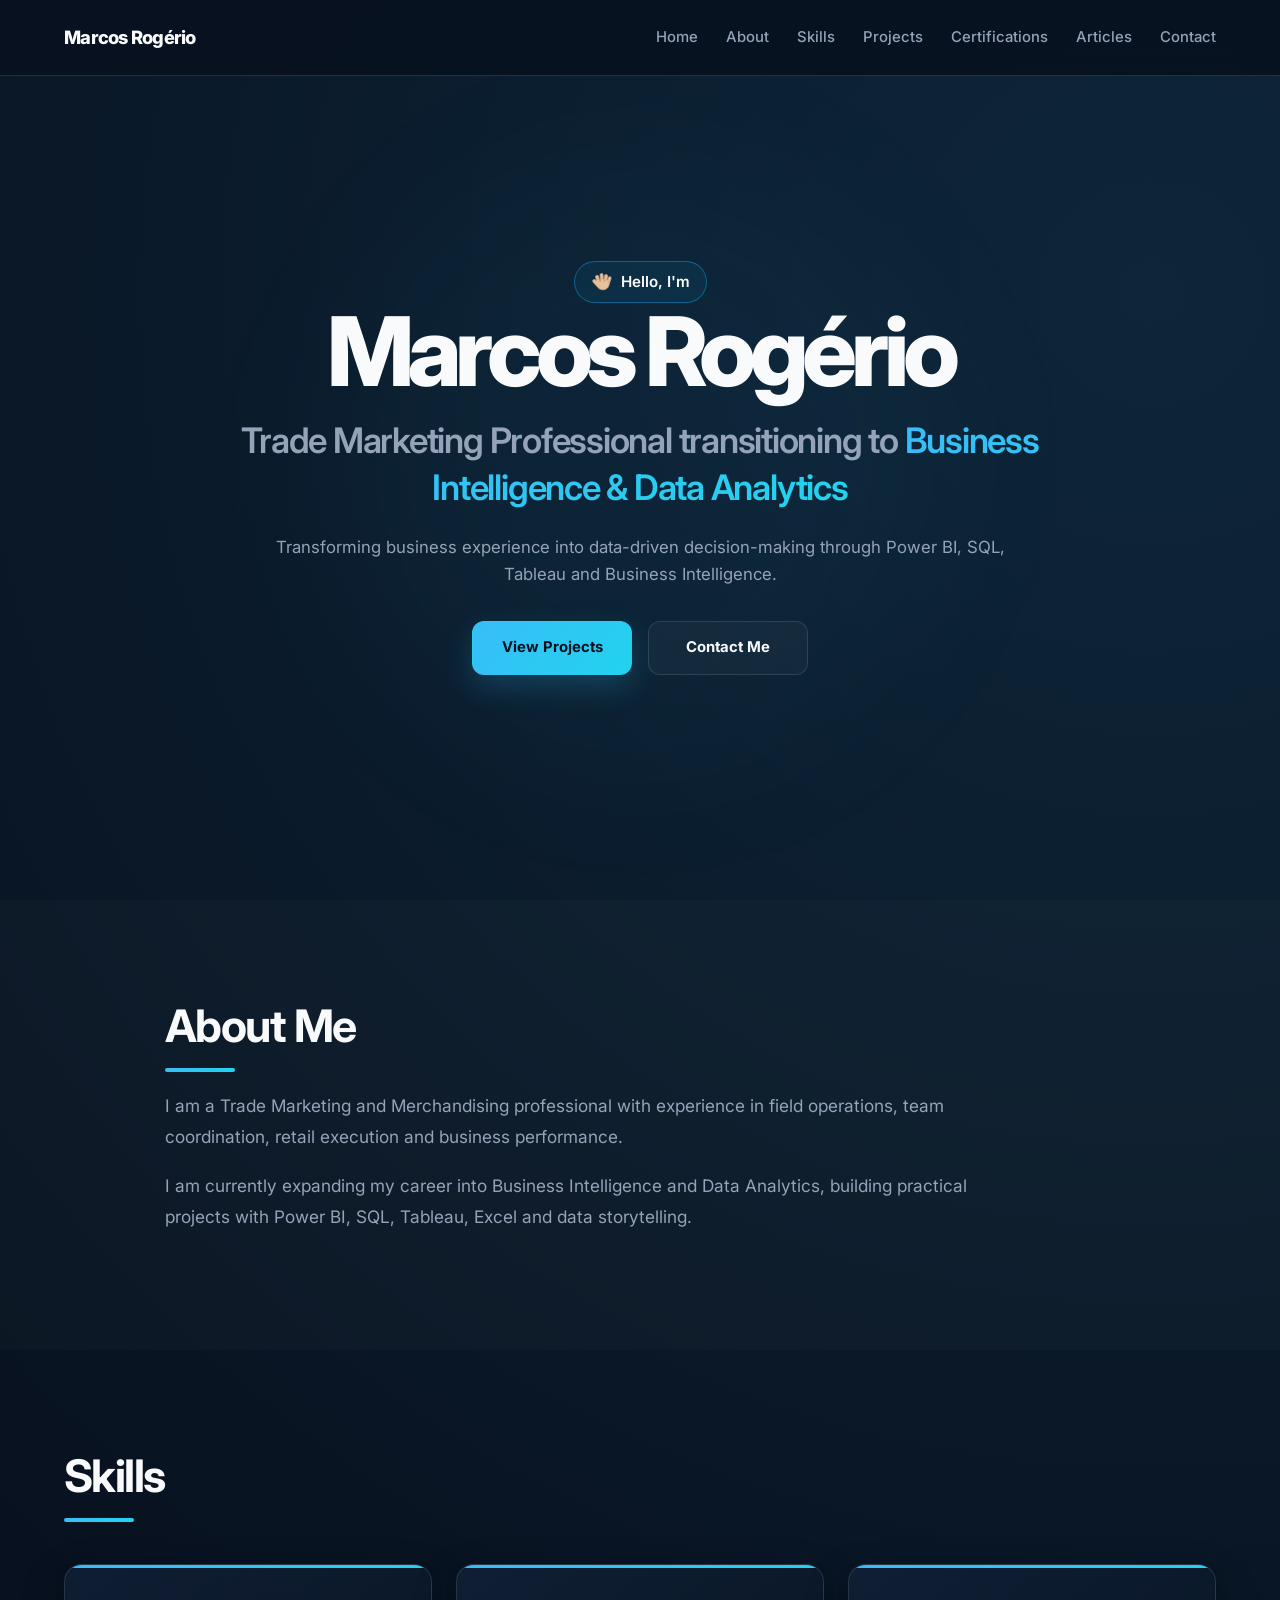
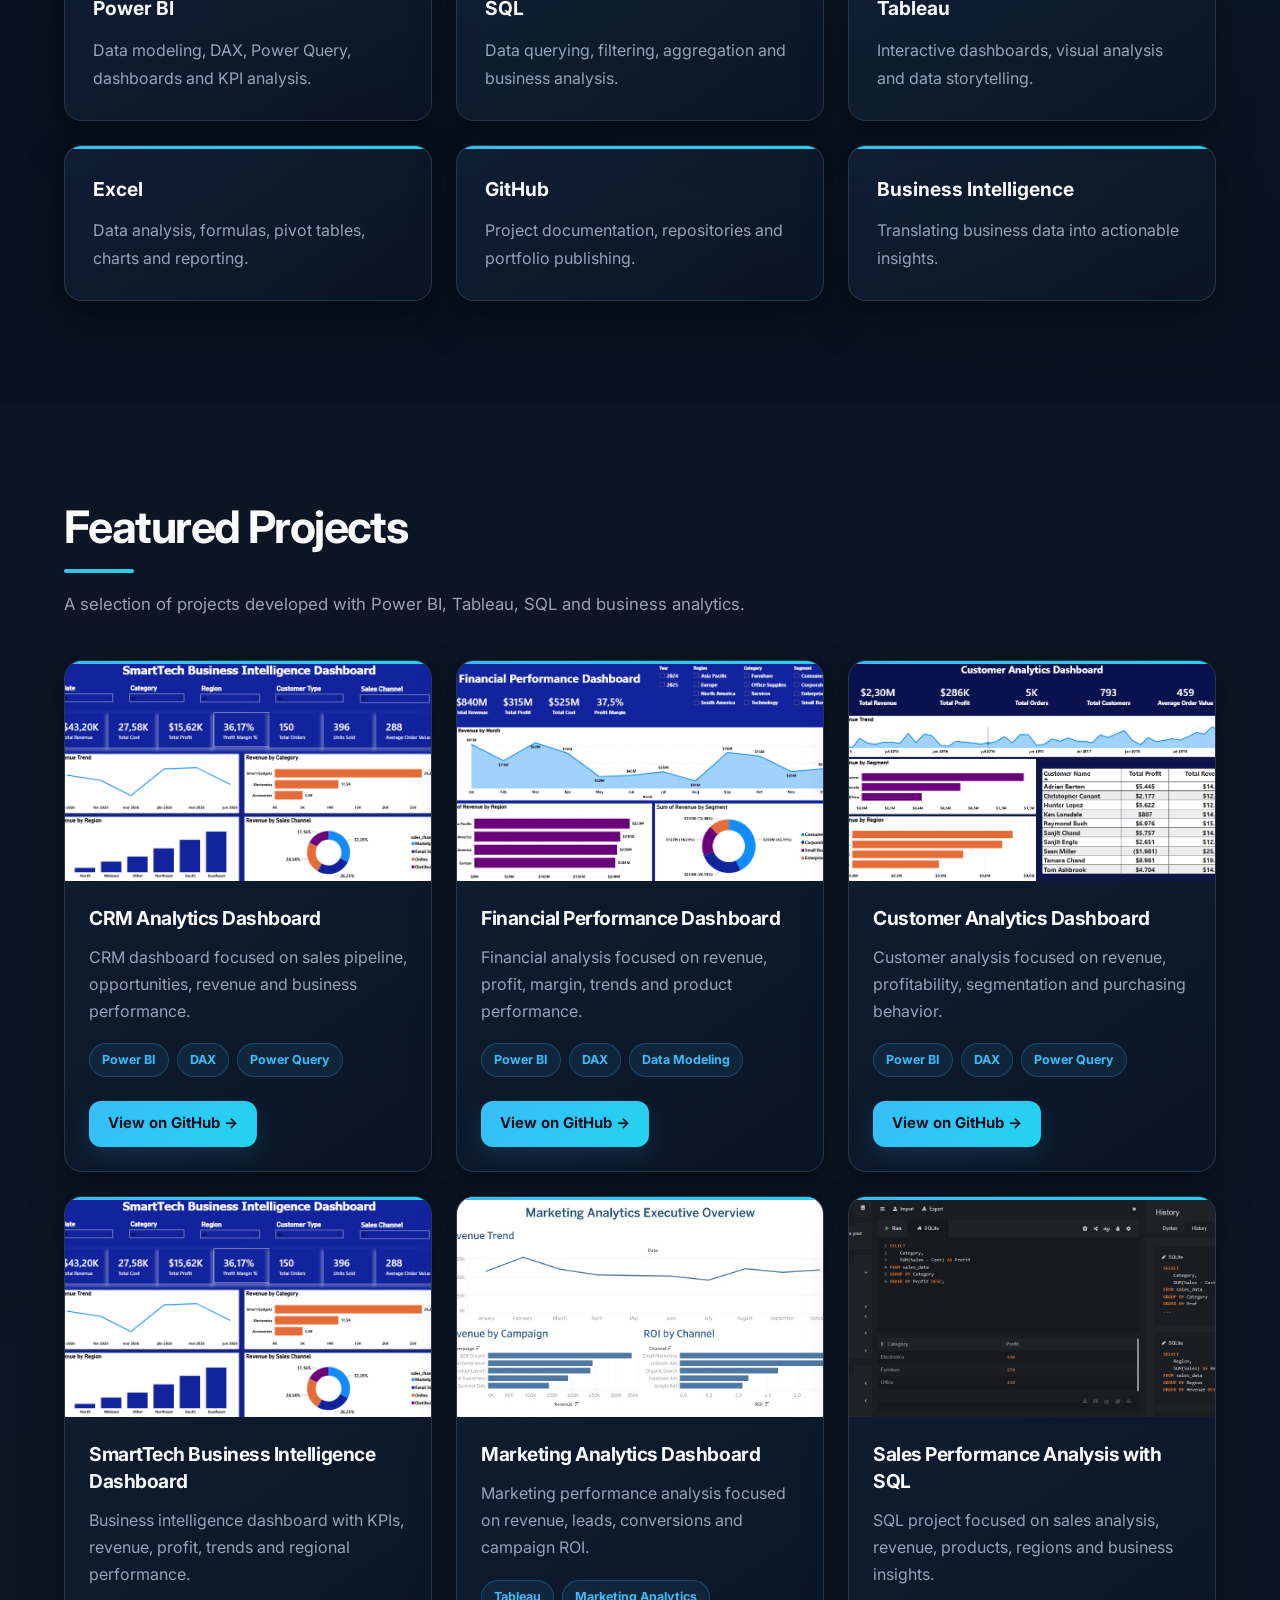
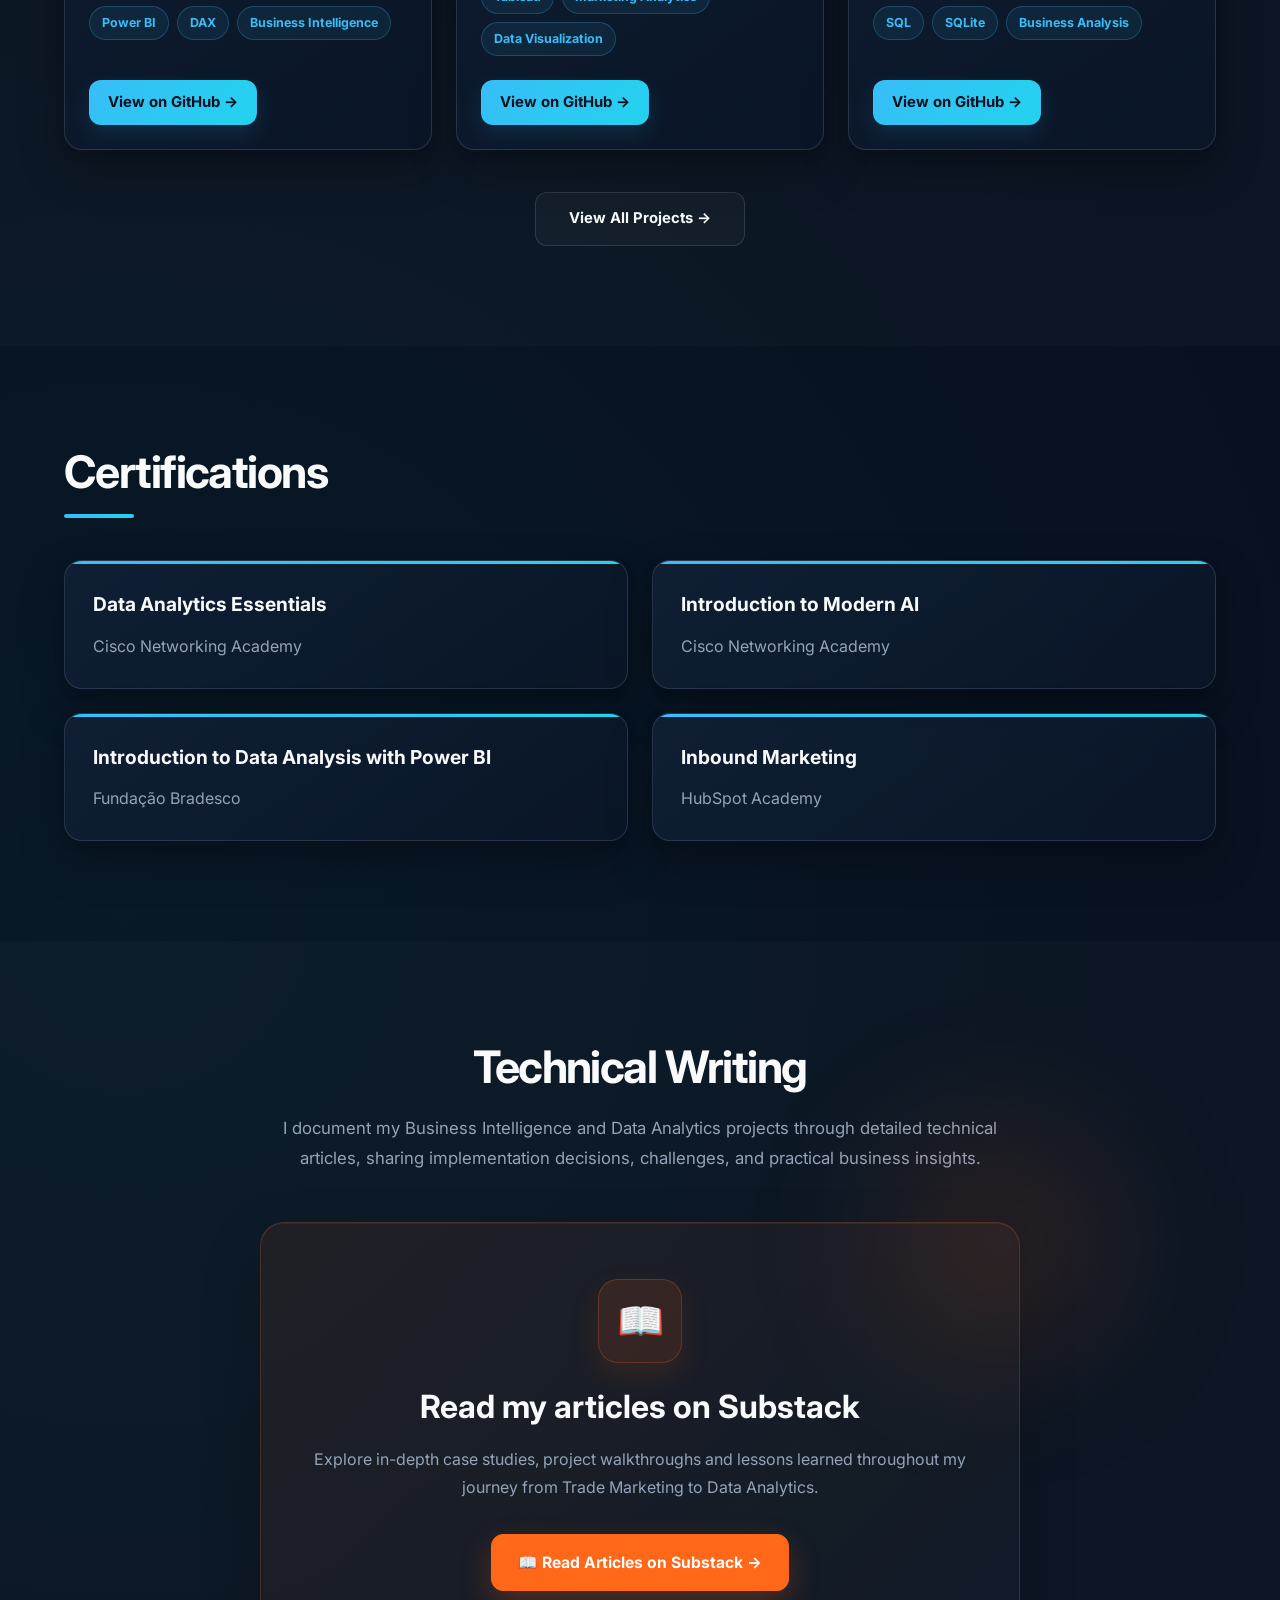
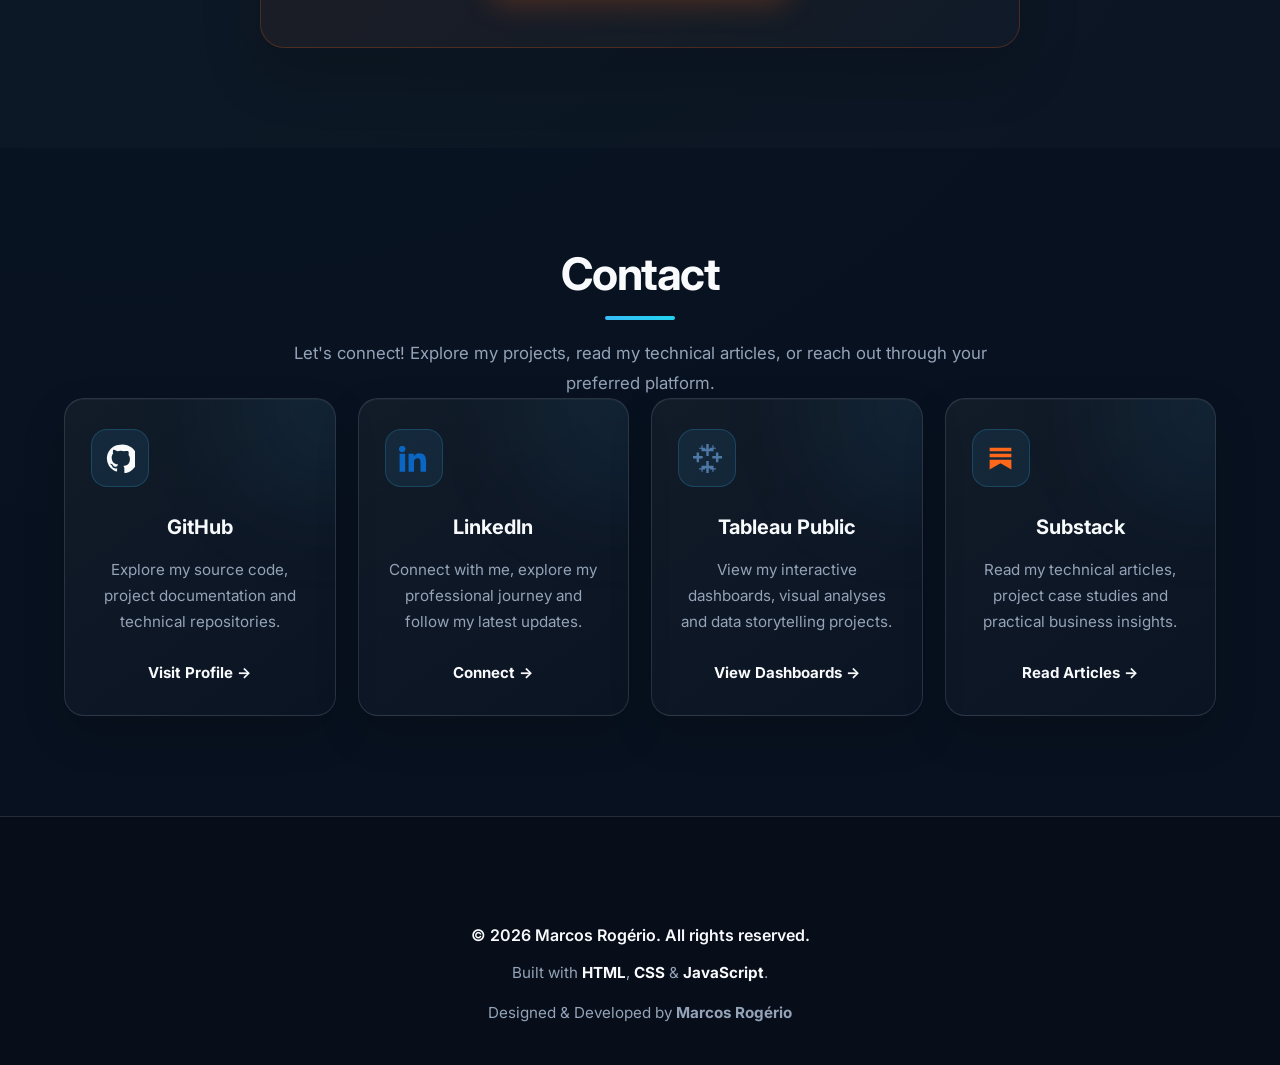
==== index.html @ d287474d "Finalize portfolio version 1.0" ====
<!doctype html>
<html lang="en">
  <head>
    <meta charset="UTF-8" />

    <meta name="viewport" content="width=device-width, initial-scale=1.0" />

    <meta
      name="description"
      content="Marcos Rogério's professional portfolio focused on Business Intelligence, Data Analytics, Power BI, SQL and Tableau."
    />

    <title>Marcos Rogério | Data Analytics</title>

    <link rel="stylesheet" href="assets/css/style.css" />
  </head>

  <body>
    <!-- Header -->
    <header class="header">
      <div class="container navbar">
        <a href="#home" class="logo"> Marcos Rogério </a>

        <nav class="nav-menu">
          <a href="#home">Home</a>
          <a href="#about">About</a>
          <a href="#skills">Skills</a>
          <a href="projects.html">Projects</a>
          <a href="#certifications">Certifications</a>
          <a href="#articles">Articles</a>
          <a href="#contact">Contact</a>
        </nav>
      </div>
    </header>

    <main>
      <!-- Hero Section -->
      <section id="home" class="section hero">
        <div class="container hero-content">
          <div class="hero-greeting">
            <span class="waving-hand" aria-hidden="true">
              <svg
                viewBox="0 0 64 64"
                xmlns="http://www.w3.org/2000/svg"
                role="img"
              >
                <g fill="#e6c19c" stroke="#c99d76" stroke-width="2">
                  <rect
                    x="27"
                    y="7"
                    width="9"
                    height="31"
                    rx="4.5"
                    transform="rotate(-4 31.5 22.5)"
                  />

                  <rect
                    x="38"
                    y="10"
                    width="9"
                    height="29"
                    rx="4.5"
                    transform="rotate(8 42.5 24.5)"
                  />

                  <rect
                    x="48"
                    y="16"
                    width="8"
                    height="25"
                    rx="4"
                    transform="rotate(18 52 28.5)"
                  />

                  <rect
                    x="16"
                    y="12"
                    width="9"
                    height="29"
                    rx="4.5"
                    transform="rotate(-16 20.5 26.5)"
                  />

                  <path
                    d="M17 29
             C13 25 9 23 6 26
             C3 29 6 33 10 37
             L20 48
             C25 54 35 57 43 53
             C51 49 54 42 52 34
             L49 27
             C47 23 42 24 41 28
             L40 32
             L36 24
             C34 20 29 21 28 25
             L27 32
             L23 25
             C21 21 16 23 16 27
             Z"
                  />
                </g>
              </svg>
            </span>

            <span>Hello, I'm</span>
          </div>

          <h1>Marcos Rogério</h1>

          <h2>
            Trade Marketing Professional transitioning to
            <span>Business Intelligence & Data Analytics</span>
          </h2>

          <p>
            Transforming business experience into data-driven decision-making
            through Power BI, SQL, Tableau and Business Intelligence.
          </p>

          <div class="hero-buttons">
            <a href="#projects" class="btn-primary"> View Projects </a>

            <a href="#contact" class="btn-secondary"> Contact Me </a>
          </div>
        </div>
      </section>

      <!-- About Section -->
      <section id="about" class="section">
        <div class="container">
          <h2>About Me</h2>

          <p>
            I am a Trade Marketing and Merchandising professional with
            experience in field operations, team coordination, retail execution
            and business performance.
          </p>

          <p>
            I am currently expanding my career into Business Intelligence and
            Data Analytics, building practical projects with Power BI, SQL,
            Tableau, Excel and data storytelling.
          </p>
        </div>
      </section>

      <!-- Skills Section -->
      <section id="skills" class="section">
        <div class="container">
          <h2>Skills</h2>

          <div class="skills-grid">
            <div class="skill-card">
              <h3>Power BI</h3>
              <p>
                Data modeling, DAX, Power Query, dashboards and KPI analysis.
              </p>
            </div>

            <div class="skill-card">
              <h3>SQL</h3>
              <p>
                Data querying, filtering, aggregation and business analysis.
              </p>
            </div>

            <div class="skill-card">
              <h3>Tableau</h3>
              <p>
                Interactive dashboards, visual analysis and data storytelling.
              </p>
            </div>

            <div class="skill-card">
              <h3>Excel</h3>
              <p>
                Data analysis, formulas, pivot tables, charts and reporting.
              </p>
            </div>

            <div class="skill-card">
              <h3>GitHub</h3>
              <p>
                Project documentation, repositories and portfolio publishing.
              </p>
            </div>

            <div class="skill-card">
              <h3>Business Intelligence</h3>
              <p>Translating business data into actionable insights.</p>
            </div>
          </div>
        </div>
      </section>

      <!-- Projects Section -->
      <section id="projects" class="section">
        <div class="container">
          <h2>Featured Projects</h2>

          <p>
            A selection of projects developed with Power BI, Tableau, SQL and
            business analytics.
          </p>

          <div class="projects-grid" id="featured-projects"></div>
          <div class="projects-page-link">
            <a href="projects.html" class="btn-secondary">
              View All Projects →
            </a>
          </div>
        </div>
      </section>

      <!-- Certifications Section -->
      <section id="certifications" class="section">
        <div class="container">
          <h2>Certifications</h2>

          <div class="certifications-grid">
            <article class="certification-card">
              <h3>Data Analytics Essentials</h3>
              <p>Cisco Networking Academy</p>
            </article>

            <article class="certification-card">
              <h3>Introduction to Modern AI</h3>
              <p>Cisco Networking Academy</p>
            </article>

            <article class="certification-card">
              <h3>Introduction to Data Analysis with Power BI</h3>
              <p>Fundação Bradesco</p>
            </article>

            <article class="certification-card">
              <h3>Inbound Marketing</h3>
              <p>HubSpot Academy</p>
            </article>
          </div>
        </div>
      </section>

      <!-- Articles Section -->
      <section id="articles" class="section">
        <div class="container">
          <h2>Technical Writing</h2>

          <p>
            I document my Business Intelligence and Data Analytics projects
            through detailed technical articles, sharing implementation
            decisions, challenges, and practical business insights.
          </p>

          <div class="technical-writing-card">
            <div class="technical-writing-icon">📖</div>

            <h3>Read my articles on Substack</h3>

            <p>
              Explore in-depth case studies, project walkthroughs and lessons
              learned throughout my journey from Trade Marketing to Data
              Analytics.
            </p>

            <a
              href="https://substack.com/@marcosrogerio1978"
              target="_blank"
              rel="noopener noreferrer"
              class="substack-button"
            >
              📖 Read Articles on Substack →
            </a>
          </div>
        </div>
      </section>

      <!-- Contact Section -->
      <section id="contact" class="section">
        <div class="container">
          <h2>Contact</h2>

          <p class="contact-intro">
            Let's connect! Explore my projects, read my technical articles, or
            reach out through your preferred platform.
          </p>

          <div class="contact-grid">
            <a
              href="https://github.com/marcosrdevbr"
              target="_blank"
              rel="noopener noreferrer"
              class="contact-card"
            >
              <div class="contact-icon github-icon" aria-hidden="true">
                <svg viewBox="0 0 24 24" role="img">
                  <path
                    fill="currentColor"
                    d="M12 .7a11.3 11.3 0 0 0-3.6 22c.6.1.8-.2.8-.5v-2.1c-3.3.7-4-1.4-4-1.4-.5-1.3-1.3-1.7-1.3-1.7-1.1-.7.1-.7.1-.7 1.2.1 1.8 1.2 1.8 1.2 1.1 1.8 2.8 1.3 3.5 1 .1-.8.4-1.3.8-1.6-2.6-.3-5.4-1.3-5.4-5.8 0-1.3.5-2.3 1.2-3.2-.1-.3-.5-1.6.1-3.2 0 0 1-.3 3.3 1.2a11.4 11.4 0 0 1 6 0C17.5 5.7 18.5 6 18.5 6c.6 1.6.2 2.9.1 3.2.8.9 1.2 1.9 1.2 3.2 0 4.5-2.7 5.5-5.4 5.8.4.4.8 1.1.8 2.2v3.2c0 .3.2.6.8.5A11.3 11.3 0 0 0 12 .7Z"
                  />
                </svg>
              </div>

              <h3>GitHub</h3>

              <p>
                Explore my source code, project documentation and technical
                repositories.
              </p>

              <span>Visit Profile →</span>
            </a>

            <a
              href="https://www.linkedin.com/in/marcos-rog%C3%A9rio-017923302/"
              target="_blank"
              rel="noopener noreferrer"
              class="contact-card"
            >
              <div class="contact-icon linkedin-icon" aria-hidden="true">
                <svg viewBox="0 0 24 24" role="img">
                  <path
                    fill="currentColor"
                    d="M5.3 3.6A2.7 2.7 0 1 1 0 3.6a2.7 2.7 0 0 1 5.3 0ZM.5 8h4.6v15H.5V8Zm7.4 0h4.4v2.1h.1c.6-1.2 2.1-2.5 4.4-2.5 4.7 0 5.6 3.1 5.6 7.2V23h-4.6v-7.3c0-1.7 0-4-2.5-4s-2.9 1.9-2.9 3.9V23H7.9V8Z"
                  />
                </svg>
              </div>

              <h3>LinkedIn</h3>

              <p>
                Connect with me, explore my professional journey and follow my
                latest updates.
              </p>

              <span>Connect →</span>
            </a>

            <a
              href="https://public.tableau.com/app/profile/marcos.rogerio5761/vizzes"
              target="_blank"
              rel="noopener noreferrer"
              class="contact-card"
            >
              <div class="contact-icon tableau-icon" aria-hidden="true">
                <svg viewBox="0 0 24 24" role="img">
                  <path
                    fill="currentColor"
                    d="M11 0h2v4h3v2h-3v4h-2V6H8V4h3V0ZM3 7h2v3h3v2H5v3H3v-3H0v-2h3V7Zm16 0h2v3h3v2h-3v3h-2v-3h-3v-2h3V7ZM11 14h2v4h3v2h-3v4h-2v-4H8v-2h3v-4ZM7 1h1v2h2v1H8v2H7V4H5V3h2V1Zm9 0h1v2h2v1h-2v2h-1V4h-2V3h2V1ZM7 18h1v2h2v1H8v2H7v-2H5v-1h2v-2Zm9 0h1v2h2v1h-2v2h-1v-2h-2v-1h2v-2Z"
                  />
                </svg>
              </div>

              <h3>Tableau Public</h3>

              <p>
                View my interactive dashboards, visual analyses and data
                storytelling projects.
              </p>

              <span>View Dashboards →</span>
            </a>

            <a
              href="https://substack.com/@marcosrogerio1978"
              target="_blank"
              rel="noopener noreferrer"
              class="contact-card"
            >
              <div class="contact-icon substack-icon" aria-hidden="true">
                <svg viewBox="0 0 24 24" role="img">
                  <path
                    fill="currentColor"
                    d="M3 3h18v3H3V3Zm0 5h18v3H3V8Zm0 5h18v8l-9-5-9 5v-8Z"
                  />
                </svg>
              </div>

              <h3>Substack</h3>

              <p>
                Read my technical articles, project case studies and practical
                business insights.
              </p>

              <span>Read Articles →</span>
            </a>
          </div>
        </div>
      </section>
    </main>

    <!-- Footer -->
    <footer class="footer">
      <div class="container">
        <div class="footer-divider"></div>

        <p class="footer-copyright">
          © 2026 Marcos Rogério. All rights reserved.
        </p>

        <p class="footer-tech">
          Built with <strong>HTML</strong>, <strong>CSS</strong> &amp;
          <strong>JavaScript</strong>.
        </p>

        <p class="footer-author">
          Designed &amp; Developed by
          <span>Marcos Rogério</span>
        </p>
      </div>
    </footer>

    <script src="assets/js/projects.js"></script>
    <script src="assets/js/script.js"></script>
  </body>
</html>
---- assets/css/style.css ----
/* ==================================================
   GOOGLE FONT
================================================== */

@import url("https://fonts.googleapis.com/css2?family=Inter:wght@400;500;600;700;800&display=swap");

/* ==================================================
   VARIABLES
================================================== */

:root {
  --background: #08111f;
  --background-soft: #0b1728;
  --background-light: #0d1a2d;
  --card-background: #101f35;

  --primary: #38bdf8;
  --primary-dark: #0284c7;
  --secondary: #22d3ee;
  --substack: #ff6719;

  --text-primary: #f8fafc;
  --text-secondary: #94a3b8;
  --text-muted: #64748b;

  --border: rgba(148, 163, 184, 0.2);
  --border-highlight: rgba(56, 189, 248, 0.55);

  --shadow: 0 20px 45px rgba(0, 0, 0, 0.25), 0 4px 12px rgba(0, 0, 0, 0.12);

  --shadow-hover:
    0 28px 60px rgba(0, 0, 0, 0.34), 0 0 30px rgba(56, 189, 248, 0.08);

  --container-width: 1180px;
  --project-container-width: 1280px;
  --header-height: 76px;

  --radius-small: 8px;
  --radius-medium: 12px;
  --radius-large: 18px;
  --radius-extra-large: 24px;

  --transition-fast: 0.2s ease;
  --transition-normal: 0.3s ease;
  --transition-slow: 0.45s ease;
}

/* ==================================================
   RESET
================================================== */

* {
  margin: 0;
  padding: 0;
  box-sizing: border-box;
}

html {
  scroll-behavior: smooth;
  scroll-padding-top: var(--header-height);
}

body {
  min-height: 100vh;

  color: var(--text-primary);

  background:
    radial-gradient(
      circle at 90% 5%,
      rgba(56, 189, 248, 0.12),
      transparent 30%
    ),
    radial-gradient(
      circle at 10% 70%,
      rgba(34, 211, 238, 0.04),
      transparent 30%
    ),
    var(--background);

  font-family: "Inter", sans-serif;
  line-height: 1.6;

  overflow-x: hidden;
}

img {
  display: block;
  max-width: 100%;
}

a {
  color: inherit;
  text-decoration: none;
}

ul {
  list-style: none;
}

button,
input,
textarea {
  font: inherit;
}

button {
  border: 0;
}

::selection {
  color: #04111f;
  background: var(--primary);
}

/* ==================================================
   ACCESSIBILITY
================================================== */

a:focus-visible,
button:focus-visible {
  outline: 3px solid var(--primary);
  outline-offset: 4px;
}

/* ==================================================
   GENERAL
================================================== */

.container {
  width: min(90%, var(--container-width));
  margin: 0 auto;
}

.section {
  position: relative;
  padding: 100px 0;
}

.section:nth-of-type(even) {
  background: rgba(255, 255, 255, 0.015);
}

.section h2 {
  margin-bottom: 18px;

  font-size: clamp(2rem, 4vw, 2.8rem);
  letter-spacing: -0.035em;
  line-height: 1.2;
}

.section > .container > p {
  max-width: 760px;

  color: var(--text-secondary);

  font-size: 1.05rem;
}

.section h2::after {
  display: block;

  width: 70px;
  height: 4px;

  margin-top: 14px;

  border-radius: 999px;

  background: linear-gradient(90deg, var(--primary), var(--secondary));

  content: "";
}

.hero h2::after,
.project-detail-section h2::after,
.project-information-card h2::after,
.project-next-step h2::after {
  display: none;
}

/* ==================================================
   HEADER
================================================== */

.header {
  position: fixed;
  z-index: 1000;
  top: 0;
  right: 0;
  left: 0;

  height: var(--header-height);

  border-bottom: 1px solid var(--border);

  background: rgba(8, 17, 31, 0.86);

  backdrop-filter: blur(18px);
  -webkit-backdrop-filter: blur(18px);

  transition:
    border-color var(--transition-normal),
    background var(--transition-normal);
}

.navbar {
  display: flex;
  align-items: center;
  justify-content: space-between;

  height: 100%;
}

.logo {
  font-size: 1.15rem;
  font-weight: 800;
  letter-spacing: -0.04em;

  transition:
    color var(--transition-normal),
    transform var(--transition-normal);
}

.logo:hover {
  color: var(--primary);
  transform: translateY(-1px);
}

.nav-menu {
  display: flex;
  align-items: center;
  gap: 28px;
}

.nav-menu a {
  position: relative;

  color: var(--text-secondary);

  font-size: 0.93rem;
  font-weight: 500;

  transition: color var(--transition-normal);
}

.nav-menu a:hover {
  color: var(--text-primary);
}

.nav-menu a::after {
  position: absolute;
  right: 0;
  bottom: -8px;
  left: 0;

  width: 0;
  height: 2px;

  margin: auto;

  border-radius: 999px;

  background: linear-gradient(90deg, var(--primary), var(--secondary));

  content: "";

  transition: width var(--transition-normal);
}

.nav-menu a:hover::after {
  width: 100%;
}

/* ==================================================
   HERO
================================================== */

.hero {
  display: flex;
  align-items: center;

  min-height: 100vh;

  padding-top: calc(var(--header-height) + 60px);
}

.hero::before {
  position: absolute;
  top: 18%;
  left: 50%;

  width: 600px;
  height: 600px;

  border-radius: 50%;

  background: rgba(56, 189, 248, 0.035);

  content: "";

  filter: blur(80px);
  pointer-events: none;
  transform: translateX(-50%);
}

.hero-content {
  position: relative;
  z-index: 1;

  max-width: 900px;

  text-align: center;

  animation: hero-entry 0.8s ease both;
}

.hero-tag {
  display: inline-flex;
  align-items: center;
  justify-content: center;

  margin-bottom: 22px;
  padding: 8px 16px;

  border: 1px solid rgba(56, 189, 248, 0.3);
  border-radius: 999px;

  color: var(--primary);
  background: rgba(56, 189, 248, 0.08);

  font-size: 0.95rem;
  font-weight: 600;

  box-shadow: inset 0 0 20px rgba(56, 189, 248, 0.03);
}

.hero h1 {
  margin-bottom: 18px;

  font-size: clamp(3rem, 8vw, 6rem);
  font-weight: 800;
  letter-spacing: -0.065em;
  line-height: 1;
}

.hero h2 {
  max-width: 900px;
  margin: 0 auto 22px;

  color: var(--text-secondary);

  font-size: clamp(1.35rem, 3vw, 2.2rem);
  font-weight: 600;
  line-height: 1.35;
}

.hero h2 span {
  color: var(--text-primary);

  background: linear-gradient(90deg, var(--primary), var(--secondary));
  background-clip: text;

  -webkit-background-clip: text;
  -webkit-text-fill-color: transparent;
}

.hero p {
  max-width: 720px;
  margin: 0 auto;

  color: var(--text-secondary);

  font-size: 1.08rem;
}

.hero-buttons {
  display: flex;
  justify-content: center;
  gap: 16px;

  margin-top: 34px;
}

/* ==================================================
   BUTTONS
================================================== */

.btn-primary,
.btn-secondary,
.project-button {
  display: inline-flex;
  align-items: center;
  justify-content: center;

  min-height: 44px;

  border-radius: var(--radius-medium);

  font-size: 0.93rem;
  font-weight: 700;

  transition:
    color var(--transition-normal),
    background var(--transition-normal),
    border-color var(--transition-normal),
    box-shadow var(--transition-normal),
    transform var(--transition-normal);
}

.btn-primary,
.btn-secondary {
  min-width: 160px;
  padding: 14px 24px;
}

.btn-primary {
  border: 1px solid transparent;

  color: #04111f;

  background: linear-gradient(135deg, var(--primary), var(--secondary));

  box-shadow: 0 12px 30px rgba(56, 189, 248, 0.2);
}

.btn-primary:hover {
  transform: translateY(-3px);

  box-shadow:
    0 18px 40px rgba(56, 189, 248, 0.3),
    0 0 18px rgba(56, 189, 248, 0.08);
}

.btn-secondary {
  border: 1px solid var(--border);

  color: var(--text-primary);

  background: rgba(255, 255, 255, 0.03);
}

.btn-secondary:hover {
  border-color: var(--primary);

  color: var(--primary);

  background: rgba(56, 189, 248, 0.05);

  transform: translateY(-3px);
}

/* ==================================================
   ABOUT
================================================== */

#about .container {
  max-width: 950px;
}

#about p {
  max-width: 850px;
  margin-bottom: 18px;

  color: var(--text-secondary);

  font-size: 1.08rem;
  line-height: 1.8;
}

/* ==================================================
   GRIDS
================================================== */

.skills-grid,
.projects-grid,
.certifications-grid,
.articles-grid {
  display: grid;
  gap: 24px;

  margin-top: 42px;
}

.skills-grid {
  grid-template-columns: repeat(3, minmax(0, 1fr));
}

.projects-grid {
  grid-template-columns: repeat(3, minmax(0, 1fr));
}

.certifications-grid,
.articles-grid {
  grid-template-columns: repeat(2, minmax(0, 1fr));
}

/* ==================================================
   STANDARD CARDS
================================================== */

.skill-card,
.certification-card,
.article-card {
  position: relative;
  overflow: hidden;

  padding: 28px;

  border: 1px solid var(--border);
  border-radius: var(--radius-large);

  background: linear-gradient(
    145deg,
    rgba(16, 31, 53, 0.95),
    rgba(10, 22, 39, 0.95)
  );

  box-shadow: var(--shadow);

  transition:
    border-color var(--transition-normal),
    box-shadow var(--transition-normal),
    transform var(--transition-normal);
}

.skill-card::before,
.certification-card::before,
.article-card::before {
  position: absolute;
  top: 0;
  left: 0;

  width: 100%;
  height: 3px;

  background: linear-gradient(90deg, var(--primary), var(--secondary));

  content: "";
}

.skill-card:hover,
.certification-card:hover,
.article-card:hover {
  border-color: var(--border-highlight);

  box-shadow: var(--shadow-hover);

  transform: translateY(-7px);
}

.skill-card h3,
.certification-card h3,
.article-card h3 {
  margin-bottom: 12px;

  font-size: 1.2rem;
}

.skill-card p,
.certification-card p,
.article-card p {
  color: var(--text-secondary);

  line-height: 1.75;
}

/* ==================================================
   PROJECT CARDS
================================================== */

.project-card {
  position: relative;
  display: flex;
  overflow: hidden;
  flex-direction: column;

  min-width: 0;

  border: 1px solid var(--border);
  border-radius: var(--radius-large);

  background: linear-gradient(
    145deg,
    rgba(16, 31, 53, 0.98),
    rgba(10, 22, 39, 0.98)
  );

  box-shadow: var(--shadow);

  transition:
    border-color var(--transition-normal),
    box-shadow var(--transition-normal),
    transform var(--transition-normal);
}

.project-card::before {
  position: absolute;
  z-index: 2;
  top: 0;
  left: 0;

  width: 100%;
  height: 3px;

  background: linear-gradient(90deg, var(--primary), var(--secondary));

  content: "";
}

.project-card:hover {
  border-color: var(--border-highlight);

  box-shadow: var(--shadow-hover);

  transform: translateY(-8px);
}

.project-card[role="link"] {
  cursor: pointer;
}

.project-card[role="link"]:focus-visible {
  outline: 3px solid var(--primary);
  outline-offset: 5px;
}

.project-image {
  width: 100%;
  height: 220px;

  object-fit: cover;

  transition:
    filter var(--transition-slow),
    transform var(--transition-slow);
}

.project-card:hover .project-image {
  filter: brightness(1.05);
  transform: scale(1.025);
}

.project-content {
  display: flex;
  flex: 1;
  flex-direction: column;

  padding: 24px;
}

.project-content h3 {
  margin-bottom: 12px;

  font-size: 1.2rem;
  letter-spacing: -0.025em;
  line-height: 1.4;
}

.project-content > p {
  color: var(--text-secondary);

  line-height: 1.7;
}

.project-technologies {
  display: flex;
  flex-wrap: wrap;
  gap: 8px;

  margin-top: 18px;
  margin-bottom: 20px;
}

.project-tag {
  display: inline-flex;
  align-items: center;

  margin: 0;
  padding: 6px 12px;

  border: 1px solid rgba(56, 189, 248, 0.25);
  border-radius: 999px;

  color: var(--primary);
  background: rgba(56, 189, 248, 0.08);

  font-size: 0.78rem;
  font-weight: 700;

  transition:
    background var(--transition-fast),
    border-color var(--transition-fast),
    transform var(--transition-fast);
}

.project-tag:hover {
  border-color: rgba(56, 189, 248, 0.55);

  background: rgba(56, 189, 248, 0.13);

  transform: translateY(-1px);
}

.project-links {
  display: flex;
  flex-wrap: wrap;
  gap: 10px;

  margin-top: auto;
  padding-top: 4px;
}

.project-button {
  padding: 10px 18px;

  border: 1px solid transparent;

  color: #08111f;

  background: linear-gradient(135deg, var(--primary), var(--secondary));

  box-shadow: 0 9px 22px rgba(56, 189, 248, 0.13);
}

.project-button:hover {
  color: #08111f;

  box-shadow: 0 13px 28px rgba(56, 189, 248, 0.23);

  transform: translateY(-2px);
}

.project-button-substack {
  color: #ffffff;

  background: var(--substack);

  box-shadow: 0 9px 22px rgba(255, 103, 25, 0.15);
}

.project-button-substack:hover {
  color: #ffffff;

  box-shadow: 0 13px 28px rgba(255, 103, 25, 0.25);
}

/* ==================================================
   PROJECTS PAGE
================================================== */

.projects-page-hero {
  padding-top: calc(var(--header-height) + 90px);
  padding-bottom: 60px;

  text-align: center;
}

.projects-page-hero .container {
  max-width: 850px;
}

.projects-page-hero h1 {
  margin-bottom: 18px;

  font-size: clamp(2.8rem, 7vw, 5rem);
  letter-spacing: -0.055em;
  line-height: 1.05;
}

.projects-page-hero p {
  margin: 0 auto;

  color: var(--text-secondary);

  font-size: 1.05rem;
  line-height: 1.8;
}

.project-filters {
  display: flex;
  flex-wrap: wrap;
  justify-content: center;
  gap: 12px;

  margin-bottom: 42px;
}

.filter-button {
  padding: 10px 20px;

  border: 1px solid var(--border);
  border-radius: 999px;

  color: var(--text-secondary);

  background: rgba(255, 255, 255, 0.03);

  cursor: pointer;

  font-weight: 700;

  transition:
    color var(--transition-normal),
    background var(--transition-normal),
    border-color var(--transition-normal),
    box-shadow var(--transition-normal),
    transform var(--transition-normal);
}

.filter-button:hover {
  border-color: var(--primary);

  color: var(--primary);

  background: rgba(56, 189, 248, 0.08);

  transform: translateY(-2px);
}

.filter-button.active {
  border-color: var(--primary);

  color: #08111f;

  background: linear-gradient(135deg, var(--primary), var(--secondary));

  box-shadow: 0 10px 25px rgba(56, 189, 248, 0.18);
}

/* ==================================================
   PROJECT DETAIL PAGE
================================================== */

.project-detail-page {
  padding-top: calc(var(--header-height) + 70px);
}

.project-detail-page .container {
  width: min(92%, var(--project-container-width));
}

.back-link {
  display: inline-flex;
  align-items: center;

  margin-bottom: 38px;

  color: var(--text-secondary);

  font-size: 0.95rem;
  font-weight: 600;

  transition:
    color var(--transition-normal),
    transform var(--transition-normal);
}

.back-link:hover {
  color: var(--primary);
  transform: translateX(-5px);
}

.project-detail-header {
  display: flex;
  justify-content: space-between;
  gap: 40px;

  max-width: 1180px;
  margin-bottom: 54px;
}

.project-detail-heading {
  max-width: 1100px;

  animation: content-entry 0.65s ease both;
}

.project-detail-heading h1 {
  max-width: 1150px;

  margin: 18px 0 20px;

  font-size: clamp(2.8rem, 6vw, 5.4rem);
  letter-spacing: -0.055em;
  line-height: 1.02;

  text-wrap: balance;
}

.project-detail-heading > p {
  max-width: 850px;

  color: var(--text-secondary);

  font-size: 1.12rem;
  line-height: 1.8;
}

.project-detail-actions {
  display: flex;
  flex-wrap: wrap;
  gap: 12px;

  margin-top: 30px;
}

.project-detail-showcase {
  position: relative;
  overflow: hidden;

  width: 100%;

  padding: 34px;

  border: 1px solid var(--border);
  border-radius: var(--radius-extra-large);

  background:
    radial-gradient(
      circle at top right,
      rgba(56, 189, 248, 0.14),
      transparent 38%
    ),
    linear-gradient(145deg, rgba(16, 31, 53, 0.98), rgba(8, 17, 31, 0.98));

  box-shadow: var(--shadow);

  animation: content-entry 0.75s 0.08s ease both;
}

.project-detail-showcase::before {
  position: absolute;
  top: 0;
  left: 0;

  width: 100%;
  height: 4px;

  background: linear-gradient(90deg, var(--primary), var(--secondary));

  content: "";
}

.project-detail-image {
  width: 100%;

  border-radius: var(--radius-medium);

  object-fit: contain;

  transition:
    filter var(--transition-slow),
    transform var(--transition-slow);
}

.project-detail-showcase:hover .project-detail-image {
  filter: brightness(1.03);
  transform: scale(1.008);
}

.project-detail-layout {
  display: grid;
  grid-template-columns: minmax(0, 1fr) 370px;
  align-items: start;
  gap: 36px;

  margin-top: 58px;
}

.project-detail-main {
  display: grid;
  gap: 30px;
}

.project-detail-section,
.project-information-card {
  padding: 36px;

  border: 1px solid var(--border);
  border-radius: 20px;

  background: linear-gradient(
    145deg,
    rgba(16, 31, 53, 0.96),
    rgba(10, 22, 39, 0.96)
  );

  box-shadow: var(--shadow);

  transition:
    border-color var(--transition-normal),
    box-shadow var(--transition-normal),
    transform var(--transition-normal);
}

.project-detail-section:hover,
.project-information-card:hover {
  border-color: rgba(56, 189, 248, 0.34);

  box-shadow: var(--shadow-hover);

  transform: translateY(-3px);
}

.project-detail-section h2,
.project-information-card h2 {
  margin: 8px 0 18px;

  font-size: clamp(1.55rem, 3vw, 2rem);
  letter-spacing: -0.025em;
  line-height: 1.2;
}

.project-detail-section p {
  margin-bottom: 16px;

  color: var(--text-secondary);

  font-size: 1rem;
  line-height: 1.8;
}

.project-section-label {
  display: inline-block;

  color: var(--primary);

  font-size: 0.75rem;
  font-weight: 800;
  letter-spacing: 0.12em;
  text-transform: uppercase;
}

.project-objectives {
  display: grid;
  gap: 14px;
}

.project-objectives li {
  position: relative;

  padding-left: 28px;

  color: var(--text-secondary);

  line-height: 1.7;
}

.project-objectives li::before {
  position: absolute;
  top: 2px;
  left: 0;

  color: var(--primary);

  content: "✓";

  font-size: 1rem;
  font-weight: 800;
}

.project-detail-technologies {
  margin-top: 24px;
  margin-bottom: 0;
}

.project-information-card {
  position: sticky;
  top: calc(var(--header-height) + 24px);
}

.project-information-list {
  display: grid;

  margin-top: 24px;
}

.project-information-item {
  display: flex;
  align-items: center;
  justify-content: space-between;
  gap: 18px;

  padding: 16px 0;

  border-bottom: 1px solid var(--border);
}

.project-information-item:first-child {
  border-top: 1px solid var(--border);
}

.project-information-item span {
  color: var(--text-secondary);

  font-size: 0.9rem;
}

.project-information-item strong {
  color: var(--text-primary);

  font-size: 0.92rem;
  text-align: right;
}

.project-information-link {
  color: var(--primary);

  font-size: 0.92rem;
  font-weight: 700;

  transition: color var(--transition-normal);
}

.project-information-link:hover {
  color: var(--secondary);
}

.project-sidebar-technologies {
  margin-top: 28px;
}

.project-sidebar-technologies > span {
  display: block;

  margin-bottom: 14px;

  color: var(--text-secondary);

  font-size: 0.85rem;
  font-weight: 700;
}

.project-sidebar-technologies .project-technologies {
  margin: 0;
}

.project-sidebar-actions {
  display: grid;
  gap: 10px;

  margin-top: 28px;
}

.project-sidebar-actions .project-button {
  width: 100%;

  text-align: center;
}

.project-next-step {
  display: flex;
  align-items: center;
  justify-content: space-between;
  gap: 30px;

  min-height: 230px;

  margin-top: 58px;
  padding: 48px;

  border: 1px solid rgba(56, 189, 248, 0.32);
  border-radius: 20px;

  background:
    radial-gradient(
      circle at top right,
      rgba(56, 189, 248, 0.2),
      transparent 44%
    ),
    linear-gradient(145deg, rgba(16, 31, 53, 0.98), rgba(8, 17, 31, 0.98));

  box-shadow: var(--shadow);
}

.project-next-step-content {
  max-width: 730px;
}

.project-next-step h2 {
  margin: 10px 0 14px;

  font-size: clamp(2rem, 5vw, 3.4rem);
  letter-spacing: -0.04em;
}

.project-next-step p {
  max-width: 650px;

  color: var(--text-secondary);

  font-size: 1.05rem;
  line-height: 1.7;
}

.project-next-step .btn-primary {
  flex-shrink: 0;
}

/* ==================================================
   PROJECT NOT FOUND
================================================== */

.project-not-found {
  max-width: 720px;

  margin: 90px auto;

  text-align: center;
}

.project-not-found h1 {
  margin: 20px 0;

  font-size: clamp(2.5rem, 7vw, 4.5rem);
}

.project-not-found p {
  margin-bottom: 30px;

  color: var(--text-secondary);
}

/* ==================================================
   CONTACT
================================================== */

#contact {
  text-align: center;
}

#contact h2::after {
  margin-right: auto;
  margin-left: auto;
}

#contact .container > p {
  margin: 0 auto;
}

.contact-links {
  display: flex;
  flex-wrap: wrap;
  justify-content: center;
  gap: 16px;

  margin-top: 34px;
}

.contact-links a {
  padding: 12px 22px;

  border: 1px solid var(--border);
  border-radius: var(--radius-medium);

  color: var(--text-secondary);

  background: rgba(255, 255, 255, 0.03);

  font-weight: 600;

  transition:
    color var(--transition-normal),
    background var(--transition-normal),
    border-color var(--transition-normal),
    box-shadow var(--transition-normal),
    transform var(--transition-normal);
}

.contact-links a:hover {
  border-color: var(--primary);

  color: var(--primary);

  background: rgba(56, 189, 248, 0.05);

  box-shadow: 0 12px 24px rgba(0, 0, 0, 0.16);

  transform: translateY(-3px);
}

/* ==================================================
   FOOTER
================================================== */

.footer {
  padding: 28px 0;

  border-top: 1px solid var(--border);

  color: var(--text-secondary);

  background: rgba(0, 0, 0, 0.15);

  text-align: center;
  font-size: 0.9rem;
}

/* ==================================================
   ANIMATIONS
================================================== */

@keyframes hero-entry {
  from {
    opacity: 0;
    transform: translateY(22px);
  }

  to {
    opacity: 1;
    transform: translateY(0);
  }
}

@keyframes content-entry {
  from {
    opacity: 0;
    transform: translateY(18px);
  }

  to {
    opacity: 1;
    transform: translateY(0);
  }
}

/* ==================================================
   SCROLLBAR
================================================== */

::-webkit-scrollbar {
  width: 10px;
}

::-webkit-scrollbar-track {
  background: var(--background);
}

::-webkit-scrollbar-thumb {
  border: 2px solid var(--background);
  border-radius: 999px;

  background: #24364e;
}

::-webkit-scrollbar-thumb:hover {
  background: var(--primary-dark);
}

/* ==================================================
   RESPONSIVE — TABLET
================================================== */

@media (max-width: 950px) {
  .nav-menu {
    gap: 16px;
  }

  .nav-menu a {
    font-size: 0.82rem;
  }

  .skills-grid,
  .projects-grid {
    grid-template-columns: repeat(2, minmax(0, 1fr));
  }

  .project-detail-layout {
    grid-template-columns: 1fr;
  }

  .project-information-card {
    position: static;
  }
}

/* ==================================================
   RESPONSIVE — MOBILE
================================================== */

@media (max-width: 760px) {
  :root {
    --header-height: 68px;
  }

  .section {
    padding: 78px 0;
  }

  .navbar {
    justify-content: center;
  }

  .logo {
    text-align: center;
  }

  .nav-menu {
    display: none;
  }

  .hero {
    min-height: auto;

    padding-top: 150px;
    padding-bottom: 100px;
  }

  .hero-buttons {
    flex-direction: column;
    align-items: center;
  }

  .btn-primary,
  .btn-secondary {
    width: min(100%, 320px);
  }

  .skills-grid,
  .projects-grid,
  .certifications-grid,
  .articles-grid {
    grid-template-columns: 1fr;
  }

  .projects-page-hero {
    padding-top: calc(var(--header-height) + 70px);
  }

  .project-detail-page {
    padding-top: calc(var(--header-height) + 50px);
  }

  .project-detail-heading h1 {
    font-size: 2.75rem;
  }

  .project-detail-showcase {
    padding: 14px;

    border-radius: var(--radius-large);
  }

  .project-detail-layout {
    margin-top: 38px;
  }

  .project-detail-section,
  .project-information-card {
    padding: 26px;
  }

  .project-detail-actions {
    flex-direction: column;
  }

  .project-detail-actions .project-button {
    width: 100%;
  }

  .project-next-step {
    align-items: stretch;
    flex-direction: column;

    min-height: auto;

    padding: 30px;
  }

  .project-next-step .btn-primary {
    width: 100%;
  }
}

/* ==================================================
   RESPONSIVE — SMALL MOBILE
================================================== */

@media (max-width: 480px) {
  .container,
  .project-detail-page .container {
    width: min(92%, var(--project-container-width));
  }

  .hero h1 {
    font-size: 3rem;
  }

  .hero h2 {
    font-size: 1.25rem;
  }

  .hero p {
    font-size: 1rem;
  }

  .skill-card,
  .certification-card,
  .article-card {
    padding: 22px;
  }

  .project-content {
    padding: 22px;
  }

  .project-image {
    height: 200px;
  }

  .project-filters {
    align-items: stretch;
    flex-direction: column;
  }

  .filter-button {
    width: 100%;
  }

  .project-detail-heading h1 {
    font-size: 2.2rem;
  }

  .project-detail-heading > p {
    font-size: 1rem;
  }

  .project-detail-section,
  .project-information-card {
    padding: 22px;
  }

  .project-information-item {
    align-items: flex-start;
    flex-direction: column;
    gap: 5px;
  }

  .project-information-item strong {
    text-align: left;
  }

  .project-next-step h2 {
    font-size: 2rem;
  }

  .contact-links {
    flex-direction: column;
  }

  .contact-links a {
    width: 100%;
  }
}
/* ==================================================
   VIEW ALL PROJECTS
================================================== */

.projects-page-link {
  display: flex;
  justify-content: center;

  margin-top: 42px;
}

.projects-page-link .btn-secondary {
  min-width: 210px;
}

@media (max-width: 480px) {
  .projects-page-link .btn-secondary {
    width: 100%;
  }
}

/* ==================================================
   REDUCED MOTION
================================================== */

@media (prefers-reduced-motion: reduce) {
  html {
    scroll-behavior: auto;
  }

  *,
  *::before,
  *::after {
    animation-duration: 0.01ms !important;
    animation-iteration-count: 1 !important;
    scroll-behavior: auto !important;
    transition-duration: 0.01ms !important;
  }
}
/* =========================================================
   TECHNICAL WRITING — SUBSTACK
========================================================= */

#articles {
  position: relative;
  overflow: hidden;
}

#articles .container > h2,
#articles .container > p {
  text-align: center;
}

#articles .container > p {
  max-width: 760px;
  margin: 0 auto 48px;
  color: var(--text-secondary);
  line-height: 1.8;
}

.technical-writing-card {
  position: relative;
  max-width: 900px;
  margin: 0 auto;
  padding: 56px 48px;
  text-align: center;

  background: linear-gradient(
    135deg,
    rgba(255, 103, 25, 0.08),
    rgba(255, 255, 255, 0.02)
  );

  border: 1px solid rgba(255, 103, 25, 0.22);
  border-radius: 24px;

  box-shadow:
    0 24px 60px rgba(0, 0, 0, 0.18),
    inset 0 1px 0 rgba(255, 255, 255, 0.05);

  transition:
    transform 0.35s ease,
    border-color 0.35s ease,
    box-shadow 0.35s ease;
}

.technical-writing-card::before {
  content: "";
  position: absolute;
  top: -100px;
  right: -100px;
  width: 240px;
  height: 240px;

  background: rgba(255, 103, 25, 0.12);
  filter: blur(70px);
  border-radius: 50%;

  pointer-events: none;
}

.technical-writing-card:hover {
  transform: translateY(-6px);
  border-color: rgba(255, 103, 25, 0.45);

  box-shadow:
    0 30px 75px rgba(0, 0, 0, 0.24),
    0 0 40px rgba(255, 103, 25, 0.08);
}

.technical-writing-icon {
  display: flex;
  align-items: center;
  justify-content: center;

  width: 72px;
  height: 72px;
  margin: 0 auto 24px;

  font-size: 32px;

  background: rgba(255, 103, 25, 0.12);
  border: 1px solid rgba(255, 103, 25, 0.24);
  border-radius: 20px;

  box-shadow: 0 12px 30px rgba(255, 103, 25, 0.12);
}

.technical-writing-card h3 {
  margin-bottom: 18px;

  font-size: clamp(1.5rem, 3vw, 2rem);
  line-height: 1.25;
}

.technical-writing-card > p {
  max-width: 680px;
  margin: 0 auto 32px;

  color: var(--text-secondary);
  line-height: 1.8;
}

.substack-button {
  display: inline-flex;
  align-items: center;
  justify-content: center;
  gap: 10px;

  padding: 15px 26px;

  color: #ffffff;
  background: #ff6719;

  border: 1px solid #ff6719;
  border-radius: 12px;

  font-size: 0.98rem;
  font-weight: 700;
  text-decoration: none;

  box-shadow: 0 12px 30px rgba(255, 103, 25, 0.25);

  transition:
    transform 0.25s ease,
    background-color 0.25s ease,
    border-color 0.25s ease,
    box-shadow 0.25s ease;
}

.substack-button:hover {
  color: #ffffff;
  background: #e9570f;
  border-color: #e9570f;

  transform: translateY(-3px);

  box-shadow:
    0 16px 36px rgba(255, 103, 25, 0.34),
    0 0 24px rgba(255, 103, 25, 0.12);
}

.substack-button:focus-visible {
  outline: 3px solid rgba(255, 103, 25, 0.35);
  outline-offset: 4px;
}

/* Responsive */

@media (max-width: 768px) {
  #articles .container > p {
    margin-bottom: 36px;
  }

  .technical-writing-card {
    padding: 42px 24px;
    border-radius: 20px;
  }

  .technical-writing-icon {
    width: 64px;
    height: 64px;
    font-size: 28px;
  }

  .substack-button {
    width: 100%;
    padding: 15px 18px;
  }
}

@media (max-width: 480px) {
  .technical-writing-card {
    padding: 36px 20px;
  }

  .technical-writing-card h3 {
    font-size: 1.4rem;
  }
}
.technical-writing-card {
  max-width: 760px;
}
.technical-writing-icon {
  width: 84px;
  height: 84px;
  font-size: 38px;
}
/* Remove the decorative line only from Technical Writing */
#articles h2::before,
#articles h2::after {
  display: none;
  content: none;
}
/* =========================================================
   HERO GREETING — WAVING HAND
========================================================= */

.hero-greeting {
  display: inline-flex;
  align-items: center;
  justify-content: center;
  gap: 8px;

  padding: 9px 16px;

  color: var(--accent);
  background: rgba(14, 165, 233, 0.08);

  border: 1px solid rgba(14, 165, 233, 0.45);
  border-radius: 999px;

  font-size: 0.95rem;
  font-weight: 600;
  line-height: 1;
}

.waving-hand {
  display: inline-flex;
  width: 22px;
  height: 22px;

  transform-origin: 70% 80%;
  animation: wave-hand 2.4s ease-in-out infinite;
}

.waving-hand svg {
  display: block;
  width: 100%;
  height: 100%;
}

@keyframes wave-hand {
  0%,
  60%,
  100% {
    transform: rotate(0deg);
  }

  10% {
    transform: rotate(16deg);
  }

  20% {
    transform: rotate(-10deg);
  }

  30% {
    transform: rotate(14deg);
  }

  40% {
    transform: rotate(-6deg);
  }

  50% {
    transform: rotate(8deg);
  }
}

@media (prefers-reduced-motion: reduce) {
  .waving-hand {
    animation: none;
  }
}
/* =========================================================
   CONTACT — PREMIUM PLATFORM CARDS
========================================================= */

#contact {
  position: relative;
}

#contact .container > h2,
.contact-intro {
  text-align: center;
}

.contact-intro {
  max-width: 1100;
  margin: 0 auto 46px;
  color: var(--text-secondary);
  line-height: 1.8;
}

.contact-grid {
  display: grid;
  grid-template-columns: repeat(4, minmax(0, 1fr));
  gap: 22px;
}

.contact-card {
  position: relative;
  display: flex;
  flex-direction: column;
  min-height: 290px;
  padding: 30px 26px;

  color: var(--text-primary);
  text-decoration: none;

  background: linear-gradient(
    145deg,
    rgba(255, 255, 255, 0.045),
    rgba(255, 255, 255, 0.015)
  );

  border: 1px solid rgba(148, 163, 184, 0.2);
  border-radius: 20px;

  box-shadow:
    0 18px 45px rgba(0, 0, 0, 0.14),
    inset 0 1px 0 rgba(255, 255, 255, 0.04);

  overflow: hidden;

  transition:
    transform 0.3s ease,
    border-color 0.3s ease,
    box-shadow 0.3s ease;
}

.contact-card::before {
  content: "";
  position: absolute;
  top: -80px;
  right: -80px;

  width: 180px;
  height: 180px;

  background: rgba(56, 189, 248, 0.08);
  border-radius: 50%;
  filter: blur(55px);

  pointer-events: none;
}

.contact-card:hover {
  transform: translateY(-7px);
  border-color: rgba(56, 189, 248, 0.45);

  box-shadow:
    0 26px 60px rgba(0, 0, 0, 0.22),
    0 0 32px rgba(56, 189, 248, 0.08);
}

.contact-icon {
  display: flex;
  align-items: center;
  justify-content: center;

  width: 58px;
  height: 58px;
  margin-bottom: 24px;

  border-radius: 16px;

  background: rgba(56, 189, 248, 0.09);
  border: 1px solid rgba(56, 189, 248, 0.2);

  transition:
    transform 0.3s ease,
    background-color 0.3s ease;
}

.contact-card:hover .contact-icon {
  transform: scale(1.08);
  background: rgba(56, 189, 248, 0.14);
}

.contact-icon svg {
  width: 29px;
  height: 29px;
}

.github-icon {
  color: #f8fafc;
}

.linkedin-icon {
  color: #0a66c2;
}

.tableau-icon {
  color: #4e79a7;
}

.substack-icon {
  color: #ff6719;
}

.contact-card h3 {
  margin-bottom: 14px;
  font-size: 1.25rem;
}

.contact-card p {
  margin-bottom: 26px;

  color: var(--text-secondary);
  font-size: 0.95rem;
  line-height: 1.7;
}

.contact-card span {
  margin-top: auto;

  color: var(--accent);
  font-size: 0.94rem;
  font-weight: 700;

  transition: transform 0.25s ease;
}

.contact-card:hover span {
  transform: translateX(4px);
}

/* Tablet */

@media (max-width: 1024px) {
  .contact-grid {
    grid-template-columns: repeat(2, minmax(0, 1fr));
  }
}

/* Mobile */

@media (max-width: 640px) {
  .contact-intro {
    margin-bottom: 34px;
  }

  .contact-grid {
    grid-template-columns: 1fr;
  }

  .contact-card {
    min-height: 250px;
    padding: 28px 24px;
  }
}
/* =========================================================
   FOOTER
========================================================= */

.footer {
  padding: 70px 0 40px;
  text-align: center;
}

.footer-divider {
  width: 120px;
  height: 2px;
  margin: 0 auto 34px;

  background: linear-gradient(90deg, transparent, var(--accent), transparent);

  opacity: 0.8;
}

.footer-copyright {
  margin-bottom: 12px;

  color: var(--text-primary);
  font-size: 1rem;
  font-weight: 600;
}

.footer-tech {
  margin-bottom: 16px;

  color: var(--text-secondary);
  font-size: 0.95rem;
}

.footer-tech strong {
  color: var(--text-primary);
}

.footer-author {
  color: var(--text-secondary);
  font-size: 0.95rem;
}

.footer-author span {
  color: var(--accent);
  font-weight: 700;
}
/* =========================================================
   CERTIFICATIONS
========================================================= */

.cert-provider {
  margin-bottom: 8px;

  color: var(--text-secondary);

  font-size: 1rem;
}

.cert-date {
  display: inline-block;

  font-size: 0.85rem;
  font-weight: 600;

  color: var(--accent);

  letter-spacing: 0.4px;

  text-transform: uppercase;
}
/* =========================================================
   CERTIFICATIONS
========================================================= */

.cert-provider {
  margin-bottom: 8px;

  color: var(--text-secondary);

  font-size: 1rem;
}

.cert-date {
  display: inline-block;

  font-size: 0.85rem;
  font-weight: 600;

  color: var(--accent);

  letter-spacing: 0.4px;

  text-transform: uppercase;
}
/* =========================================================
   CERTIFICATIONS
========================================================= */

.cert-provider {
  margin-bottom: 8px;

  color: var(--text-secondary);

  font-size: 1rem;
}

.cert-date {
  display: inline-block;

  font-size: 0.85rem;
  font-weight: 600;

  color: var(--accent);

  letter-spacing: 0.4px;

  text-transform: uppercase;
}
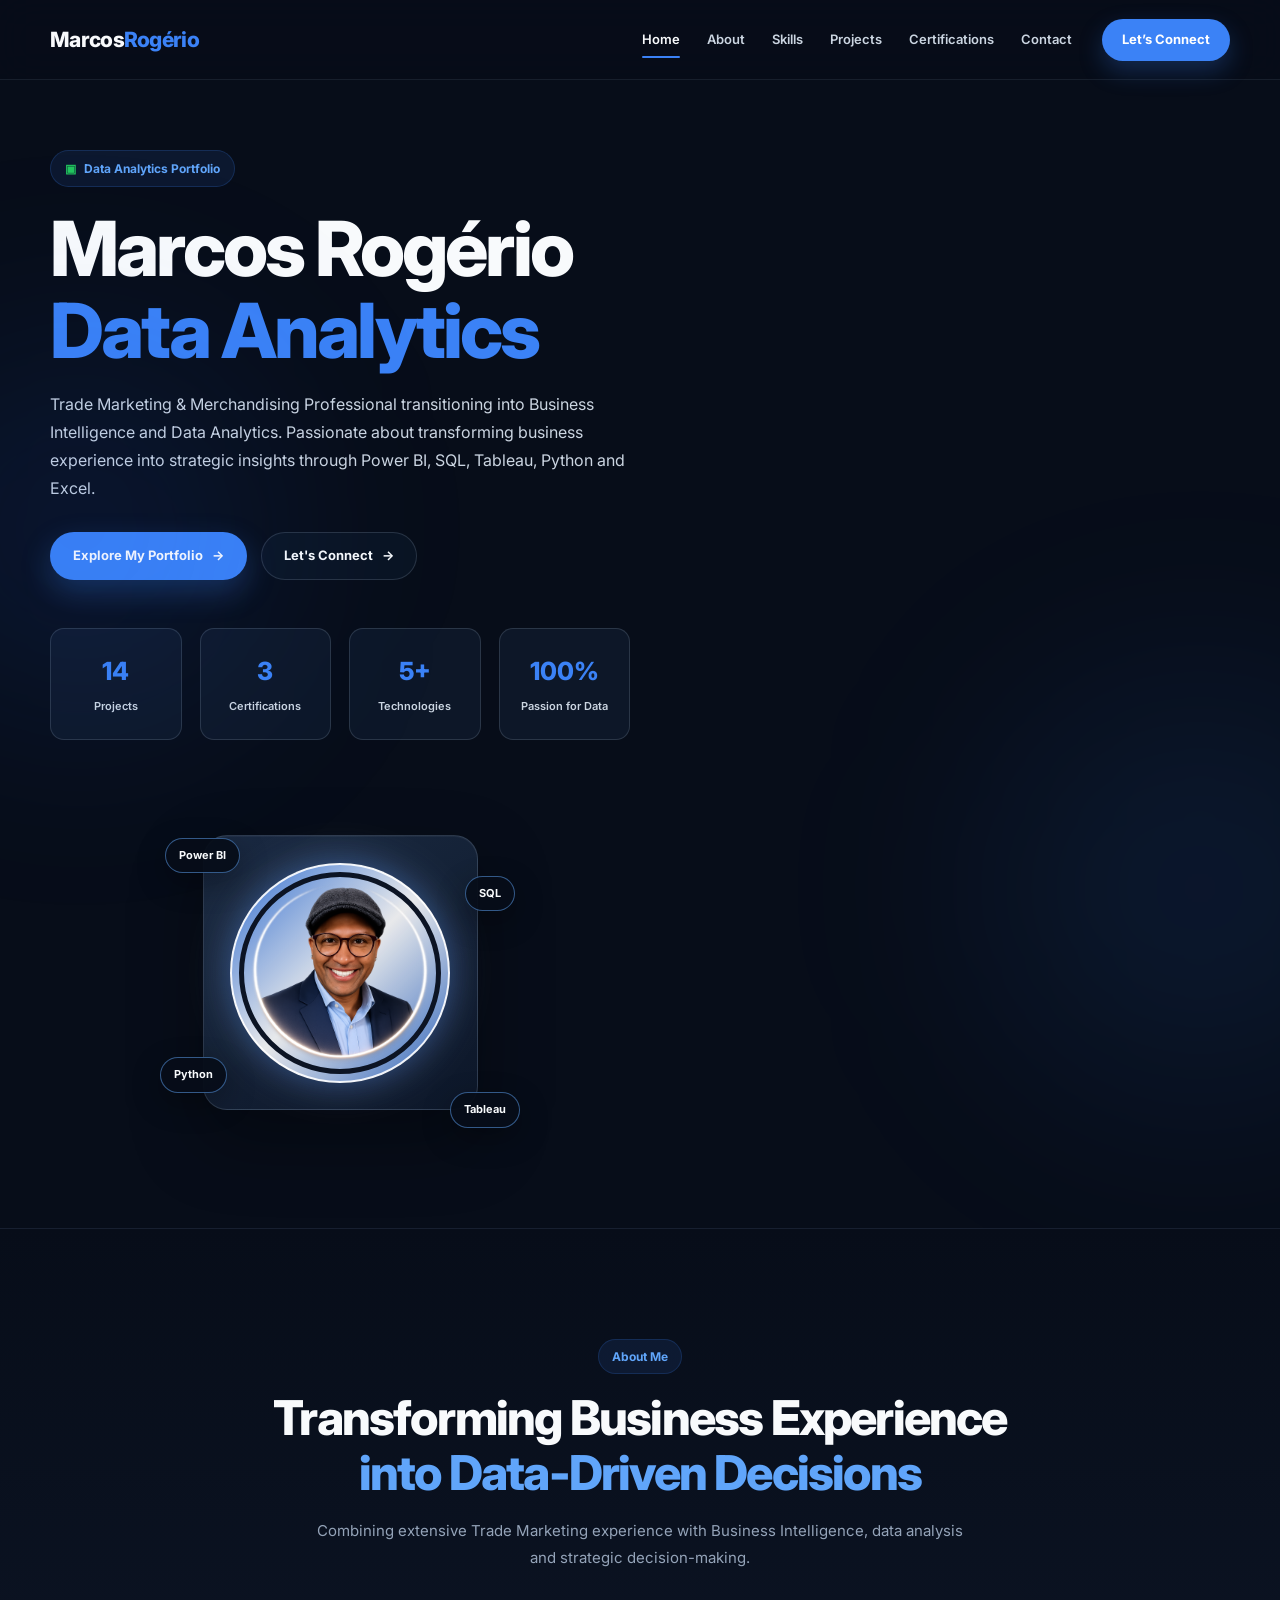
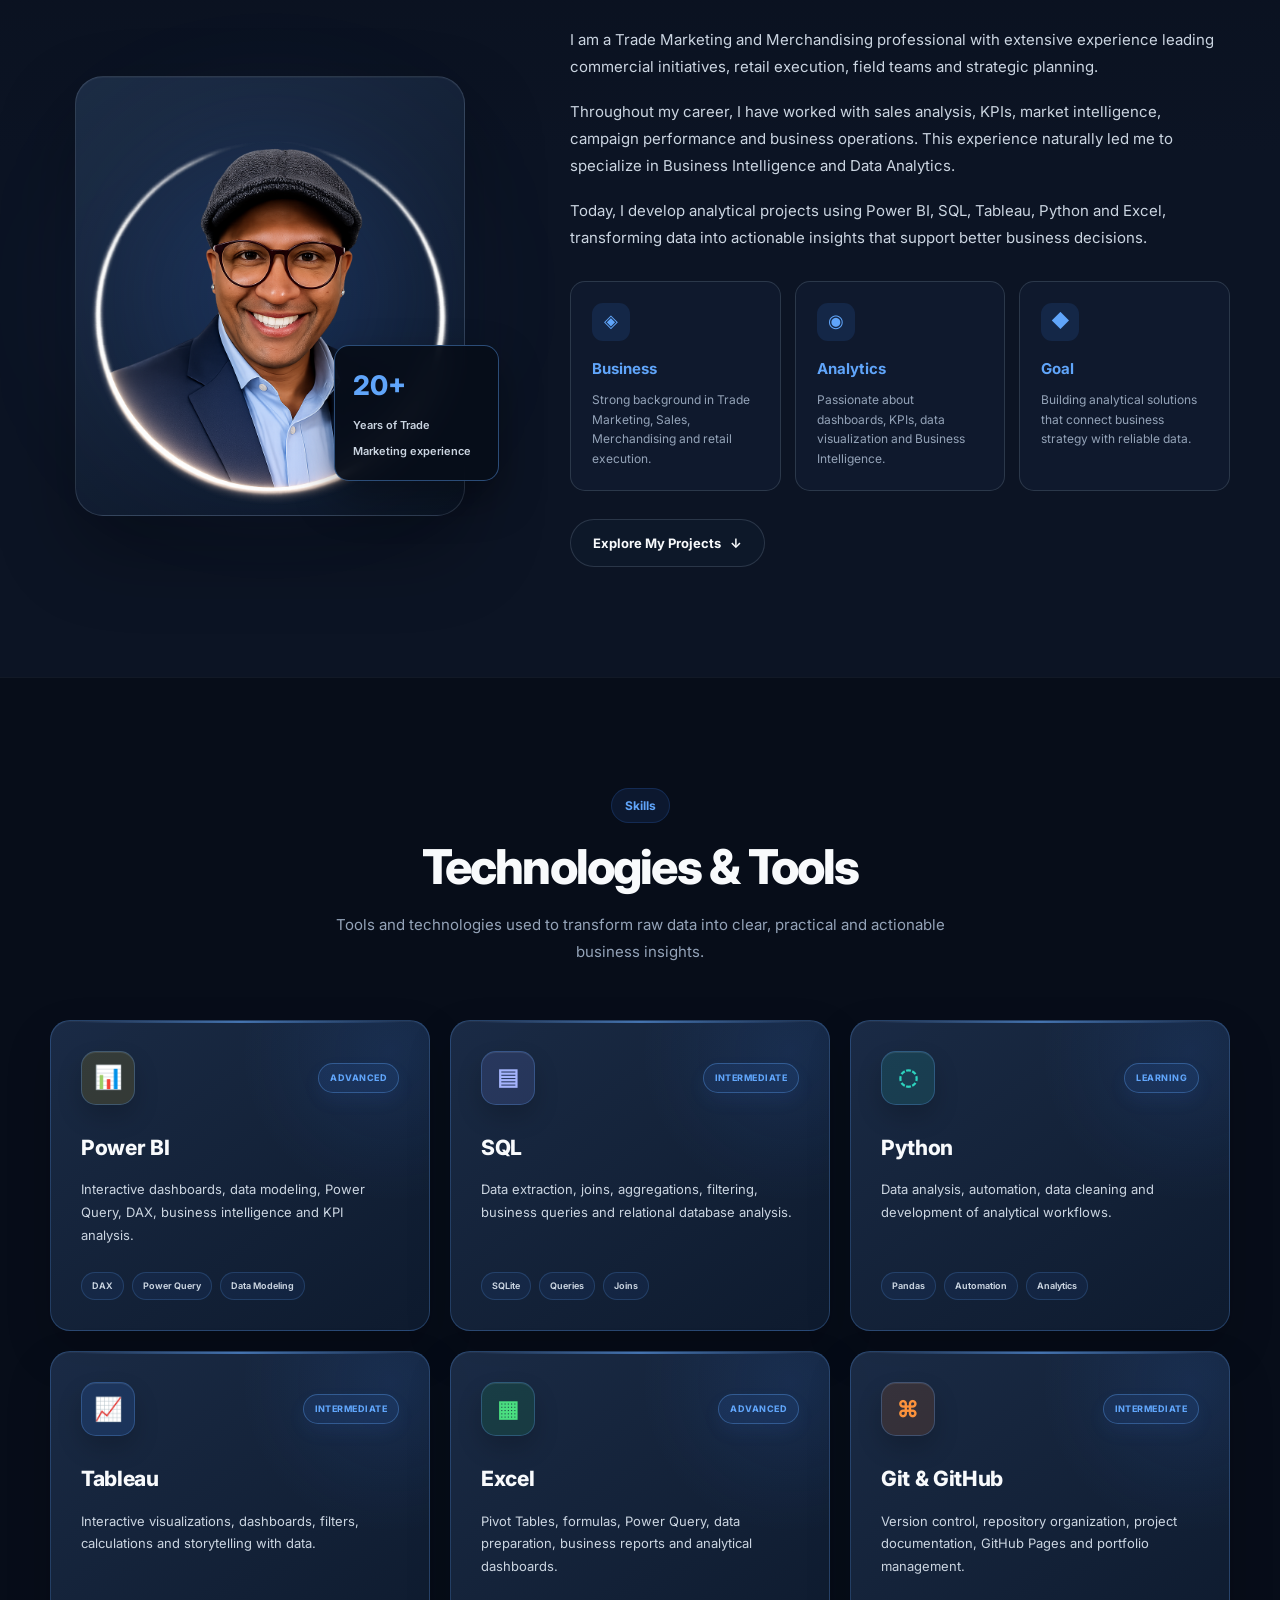
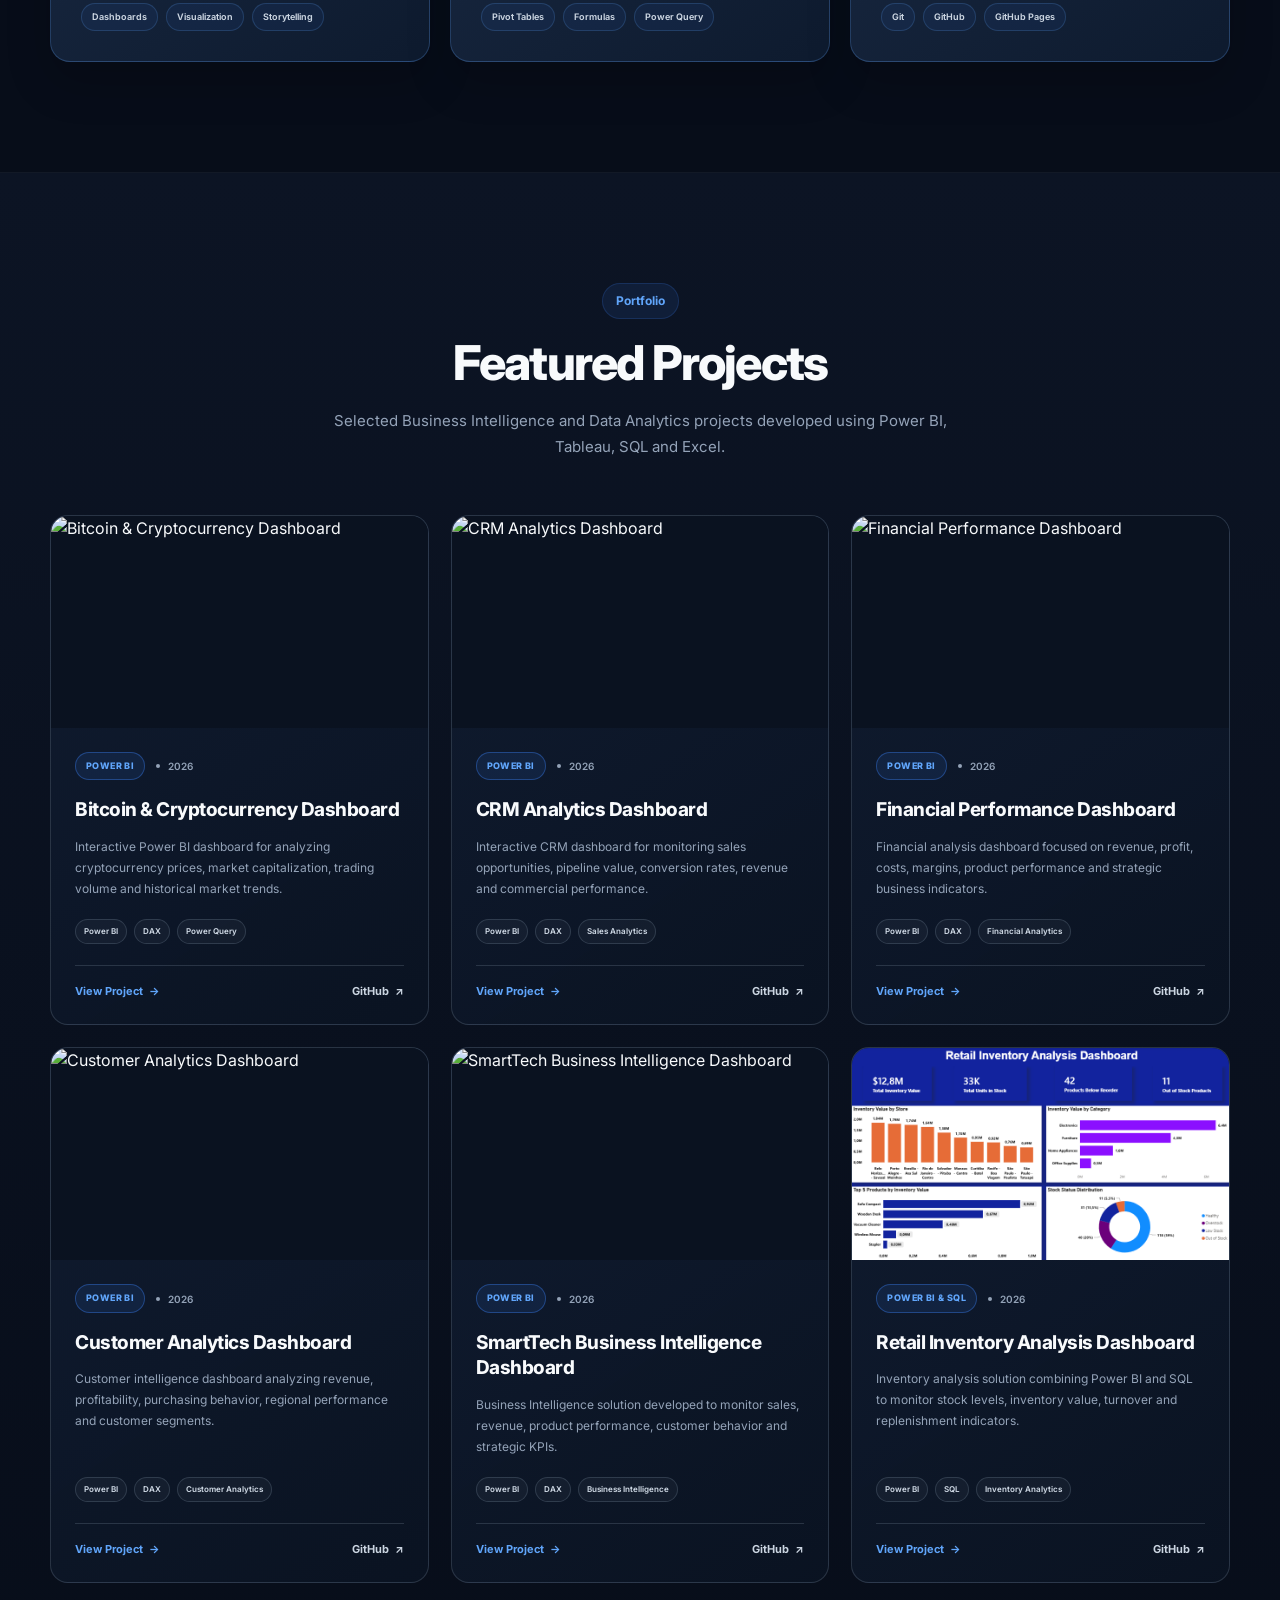
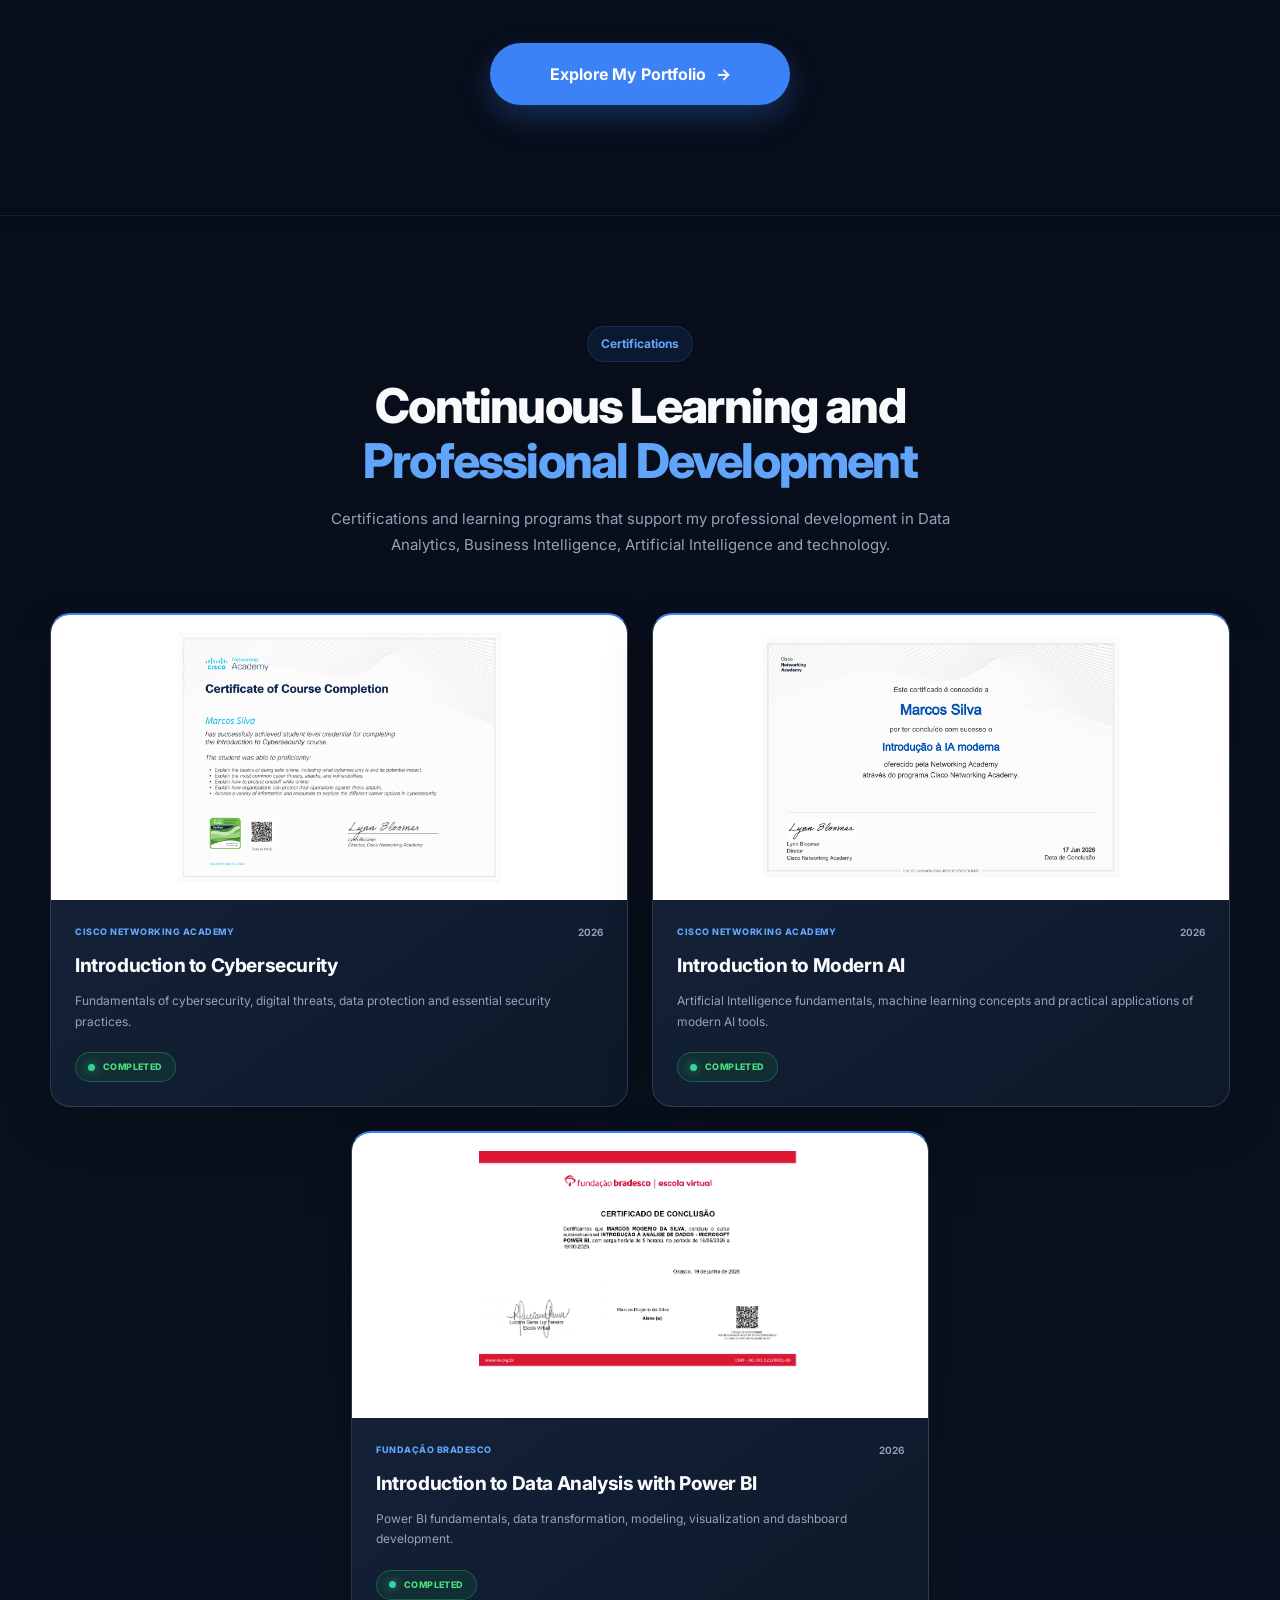
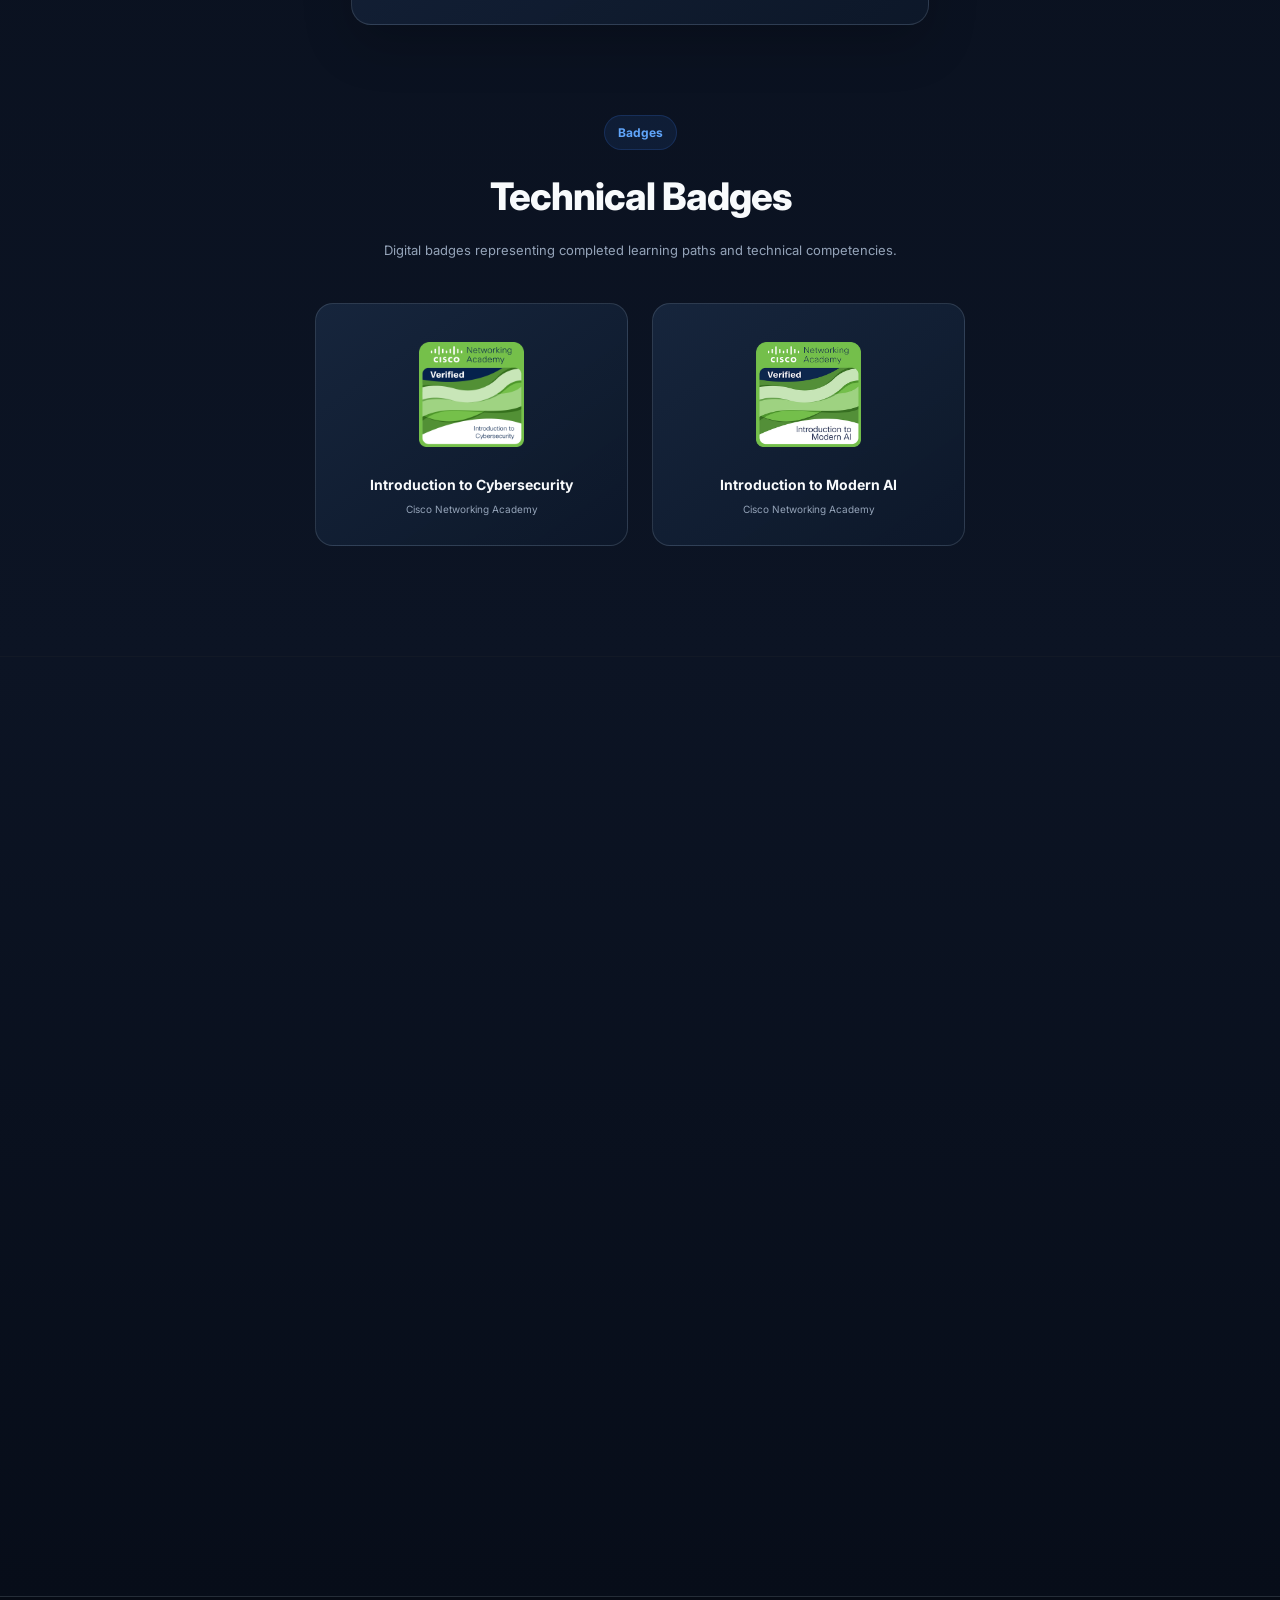
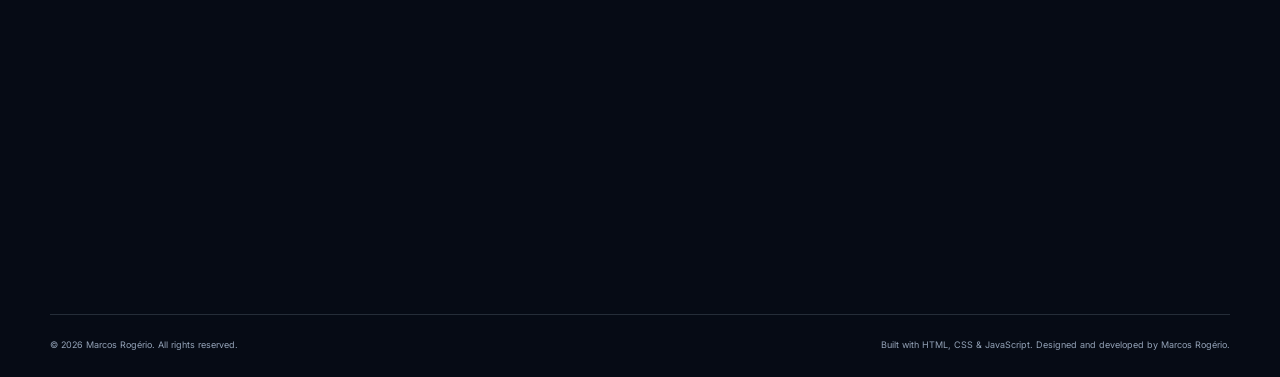
==== commit 61460a29: "Release Portfolio Website v1.0" ====
--- a/index.html
+++ b/index.html
@@ -7,411 +7,1078 @@
 
     <meta
       name="description"
-      content="Marcos Rogério's professional portfolio focused on Business Intelligence, Data Analytics, Power BI, SQL and Tableau."
+      content="Professional portfolio of Marcos Rogério, a Trade Marketing and Merchandising professional transitioning into Business Intelligence and Data Analytics."
     />
 
     <title>Marcos Rogério | Data Analytics</title>
 
+    <!-- Google Fonts -->
+    <link rel="preconnect" href="https://fonts.googleapis.com" />
+
+    <link rel="preconnect" href="https://fonts.gstatic.com" crossorigin />
+
+    <link
+      href="https://fonts.googleapis.com/css2?family=Inter:wght@400;500;600;700;800&display=swap"
+      rel="stylesheet"
+    />
+
+    <!-- CSS -->
     <link rel="stylesheet" href="assets/css/style.css" />
   </head>
 
   <body>
-    <!-- Header -->
-    <header class="header">
+    <!-- ======================================================
+       HEADER
+  ======================================================= -->
+
+    <header class="header" id="header">
       <div class="container navbar">
-        <a href="#home" class="logo"> Marcos Rogério </a>
-
-        <nav class="nav-menu">
-          <a href="#home">Home</a>
-          <a href="#about">About</a>
-          <a href="#skills">Skills</a>
-          <a href="projects.html">Projects</a>
-          <a href="#certifications">Certifications</a>
-          <a href="#articles">Articles</a>
-          <a href="#contact">Contact</a>
+        <!-- Logo -->
+        <a href="#home" class="logo" aria-label="Go to home">
+          Marcos<span>Rogério</span>
+        </a>
+
+        <!-- Navigation -->
+        <nav class="navigation" id="navigation">
+          <a href="#home" class="nav-link active"> Home </a>
+
+          <a href="#about" class="nav-link"> About </a>
+
+          <a href="#skills" class="nav-link"> Skills </a>
+
+          <a href="#projects" class="nav-link"> Projects </a>
+
+          <a href="#certifications" class="nav-link"> Certifications </a>
+
+          <a href="#contact" class="nav-link"> Contact </a>
         </nav>
+
+        <!-- Contact Button -->
+        <a href="#contact" class="header-button"> Let’s Connect </a>
+
+        <!-- Mobile Menu Button -->
+        <button
+          class="menu-button"
+          id="menuButton"
+          type="button"
+          aria-label="Open navigation menu"
+          aria-expanded="false"
+        >
+          <span></span>
+          <span></span>
+          <span></span>
+        </button>
       </div>
     </header>
 
+    <!-- ======================================================
+       MAIN CONTENT
+  ======================================================= -->
+
     <main>
-      <!-- Hero Section -->
-      <section id="home" class="section hero">
-        <div class="container hero-content">
-          <div class="hero-greeting">
-            <span class="waving-hand" aria-hidden="true">
-              <svg
-                viewBox="0 0 64 64"
-                xmlns="http://www.w3.org/2000/svg"
-                role="img"
-              >
-                <g fill="#e6c19c" stroke="#c99d76" stroke-width="2">
-                  <rect
-                    x="27"
-                    y="7"
-                    width="9"
-                    height="31"
-                    rx="4.5"
-                    transform="rotate(-4 31.5 22.5)"
+      <!-- ====================================================
+         HERO
+    ===================================================== -->
+
+      <section class="hero" id="home">
+        <div class="container hero-container">
+          <!-- Hero Content -->
+          <div class="hero-content">
+            <div class="hero-label">
+              <span class="hero-label-icon">▣</span>
+              Data Analytics Portfolio
+            </div>
+
+            <h1 class="hero-title">
+              Marcos Rogério
+              <span>Data Analytics</span>
+            </h1>
+
+            <p class="hero-description">
+              Trade Marketing &amp; Merchandising Professional transitioning
+              into Business Intelligence and Data Analytics. Passionate about
+              transforming business experience into strategic insights through
+              Power BI, SQL, Tableau, Python and Excel.
+            </p>
+
+            <div class="hero-buttons">
+
+  <a
+    href="projects.html"
+    class="button button-primary explore-projects-button"
+  >
+    Explore My Portfolio
+    <span>→</span>
+  </a>
+
+  <a
+    href="#contact"
+    class="button button-secondary"
+  >
+    Let's Connect
+    <span>→</span>
+  </a>
+
+</div>
+          <!-- Hero Visual -->
+          <div class="hero-visual">
+            <!-- Statistics -->
+            <div class="hero-statistics">
+
+  <article class="stat-card">
+    <strong
+      class="counter"
+      data-target="14"
+      data-suffix=""
+    >
+      0
+    </strong>
+
+    <span>
+      Projects
+    </span>
+  </article>
+
+
+  <article class="stat-card">
+    <strong
+      class="counter"
+      data-target="3"
+      data-suffix=""
+    >
+      0
+    </strong>
+
+    <span>
+      Certifications
+    </span>
+  </article>
+
+
+  <article class="stat-card">
+    <strong
+      class="counter"
+      data-target="5"
+      data-suffix="+"
+    >
+      0
+    </strong>
+
+    <span>
+      Technologies
+    </span>
+  </article>
+
+
+  <article class="stat-card">
+    <strong
+      class="counter"
+      data-target="100"
+      data-suffix="%"
+    >
+      0
+    </strong>
+
+    <span>
+      Passion for Data
+    </span>
+  </article>
+
+</div>
+          <!-- Profile Image -->
+            <div class="profile-wrapper">
+              <span class="technology-badge badge-power-bi"> Power BI </span>
+
+              <span class="technology-badge badge-sql"> SQL </span>
+
+              <span class="technology-badge badge-python"> Python </span>
+
+              <span class="technology-badge badge-tableau"> Tableau </span>
+
+                
+              <div class="profile-card">
+                <div class="profile-image-border">
+                  <img
+                    src="assets/images/profile.png"
+                    alt="Marcos Rogério"
+                    class="profile-image"
                   />
-
-                  <rect
-                    x="38"
-                    y="10"
-                    width="9"
-                    height="29"
-                    rx="4.5"
-                    transform="rotate(8 42.5 24.5)"
-                  />
-
-                  <rect
-                    x="48"
-                    y="16"
-                    width="8"
-                    height="25"
-                    rx="4"
-                    transform="rotate(18 52 28.5)"
-                  />
-
-                  <rect
-                    x="16"
-                    y="12"
-                    width="9"
-                    height="29"
-                    rx="4.5"
-                    transform="rotate(-16 20.5 26.5)"
-                  />
-
-                  <path
-                    d="M17 29
-             C13 25 9 23 6 26
-             C3 29 6 33 10 37
-             L20 48
-             C25 54 35 57 43 53
-             C51 49 54 42 52 34
-             L49 27
-             C47 23 42 24 41 28
-             L40 32
-             L36 24
-             C34 20 29 21 28 25
-             L27 32
-             L23 25
-             C21 21 16 23 16 27
-             Z"
-                  />
-                </g>
-              </svg>
-            </span>
-
-            <span>Hello, I'm</span>
-          </div>
-
-          <h1>Marcos Rogério</h1>
-
-          <h2>
-            Trade Marketing Professional transitioning to
-            <span>Business Intelligence & Data Analytics</span>
-          </h2>
-
-          <p>
-            Transforming business experience into data-driven decision-making
-            through Power BI, SQL, Tableau and Business Intelligence.
-          </p>
-
-          <div class="hero-buttons">
-            <a href="#projects" class="btn-primary"> View Projects </a>
-
-            <a href="#contact" class="btn-secondary"> Contact Me </a>
+                </div>
+              </div>
+            </div>
           </div>
         </div>
+
+        <!-- Decorative Elements -->
+        <div class="hero-glow hero-glow-one"></div>
+        <div class="hero-glow hero-glow-two"></div>
       </section>
 
-      <!-- About Section -->
-      <section id="about" class="section">
+      <!-- ====================================================
+         TEMPORARY SECTIONS
+
+         Estas seções serão construídas nas próximas etapas.
+    ===================================================== -->
+
+      <!-- ====================================================
+     ABOUT
+===================================================== -->
+
+      <section class="about section" id="about">
         <div class="container">
-          <h2>About Me</h2>
-
-          <p>
-            I am a Trade Marketing and Merchandising professional with
-            experience in field operations, team coordination, retail execution
-            and business performance.
-          </p>
-
-          <p>
-            I am currently expanding my career into Business Intelligence and
-            Data Analytics, building practical projects with Power BI, SQL,
-            Tableau, Excel and data storytelling.
-          </p>
-        </div>
-      </section>
-
-      <!-- Skills Section -->
-      <section id="skills" class="section">
-        <div class="container">
-          <h2>Skills</h2>
-
-          <div class="skills-grid">
-            <div class="skill-card">
-              <h3>Power BI</h3>
-              <p>
-                Data modeling, DAX, Power Query, dashboards and KPI analysis.
-              </p>
+          <!-- Section Heading -->
+          <div class="section-heading">
+            <span class="section-label"> About Me </span>
+
+            <h2 class="section-title">
+              Transforming Business Experience
+              <span>into Data-Driven Decisions</span>
+            </h2>
+
+            <p class="section-description">
+              Combining extensive Trade Marketing experience with Business
+              Intelligence, data analysis and strategic decision-making.
+            </p>
+          </div>
+
+          <!-- About Content -->
+          <div class="about-grid">
+            <!-- About Image -->
+            <div class="about-visual">
+              <div class="about-image-card">
+                <div class="about-image-glow"></div>
+
+                <img
+                  src="assets/images/profile.png"
+                  alt="Marcos Rogério"
+                  class="about-image"
+                />
+
+                <div class="about-experience-card">
+                  <strong>20+</strong>
+
+                  <span> Years of Trade Marketing experience </span>
+                </div>
+              </div>
             </div>
 
-            <div class="skill-card">
-              <h3>SQL</h3>
-              <p>
-                Data querying, filtering, aggregation and business analysis.
-              </p>
-            </div>
-
-            <div class="skill-card">
-              <h3>Tableau</h3>
-              <p>
-                Interactive dashboards, visual analysis and data storytelling.
-              </p>
-            </div>
-
-            <div class="skill-card">
-              <h3>Excel</h3>
-              <p>
-                Data analysis, formulas, pivot tables, charts and reporting.
-              </p>
-            </div>
-
-            <div class="skill-card">
-              <h3>GitHub</h3>
-              <p>
-                Project documentation, repositories and portfolio publishing.
-              </p>
-            </div>
-
-            <div class="skill-card">
-              <h3>Business Intelligence</h3>
-              <p>Translating business data into actionable insights.</p>
+            <!-- About Text -->
+            <div class="about-content">
+              <div class="about-text">
+                <p>
+                  I am a Trade Marketing and Merchandising professional with
+                  extensive experience leading commercial initiatives, retail
+                  execution, field teams and strategic planning.
+                </p>
+
+                <p>
+                  Throughout my career, I have worked with sales analysis, KPIs,
+                  market intelligence, campaign performance and business
+                  operations. This experience naturally led me to specialize in
+                  Business Intelligence and Data Analytics.
+                </p>
+
+                <p>
+                  Today, I develop analytical projects using Power BI, SQL,
+                  Tableau, Python and Excel, transforming data into actionable
+                  insights that support better business decisions.
+                </p>
+              </div>
+
+              <!-- About Highlights -->
+              <div class="about-highlights">
+                <article class="about-highlight-card">
+                  <div class="about-highlight-icon">◈</div>
+
+                  <h3>Business</h3>
+
+                  <p>
+                    Strong background in Trade Marketing, Sales, Merchandising
+                    and retail execution.
+                  </p>
+                </article>
+
+                <article class="about-highlight-card">
+                  <div class="about-highlight-icon">◉</div>
+
+                  <h3>Analytics</h3>
+
+                  <p>
+                    Passionate about dashboards, KPIs, data visualization and
+                    Business Intelligence.
+                  </p>
+                </article>
+
+                <article class="about-highlight-card">
+                  <div class="about-highlight-icon">◆</div>
+
+                  <h3>Goal</h3>
+
+                  <p>
+                    Building analytical solutions that connect business strategy
+                    with reliable data.
+                  </p>
+                </article>
+              </div>
+
+              <!-- About Button -->
+              <a href="#projects" class="button button-secondary about-button">
+                Explore My Projects
+                <span>↓</span>
+              </a>
             </div>
           </div>
         </div>
       </section>
 
-      <!-- Projects Section -->
-      <section id="projects" class="section">
+      <!-- ====================================================
+     SKILLS
+===================================================== -->
+
+      <section class="skills section" id="skills">
         <div class="container">
-          <h2>Featured Projects</h2>
-
-          <p>
-            A selection of projects developed with Power BI, Tableau, SQL and
-            business analytics.
-          </p>
-
-          <div class="projects-grid" id="featured-projects"></div>
-          <div class="projects-page-link">
-            <a href="projects.html" class="btn-secondary">
-              View All Projects →
-            </a>
+          <!-- Section Heading -->
+          <div class="section-heading">
+            <span class="section-label"> Skills </span>
+
+            <h2 class="section-title">Technologies &amp; Tools</h2>
+
+            <p class="section-description">
+              Tools and technologies used to transform raw data into clear,
+              practical and actionable business insights.
+            </p>
           </div>
-        </div>
-      </section>
-
-      <!-- Certifications Section -->
-      <section id="certifications" class="section">
-        <div class="container">
-          <h2>Certifications</h2>
-
-          <div class="certifications-grid">
-            <article class="certification-card">
-              <h3>Data Analytics Essentials</h3>
-              <p>Cisco Networking Academy</p>
+
+          <!-- Skills Grid -->
+          <div class="skills-grid">
+            <!-- Power BI -->
+            <article class="skill-card skill-card-powerbi">
+              <div class="skill-card-top">
+                <div class="skill-icon skill-icon-powerbi">📊</div>
+
+                <span class="skill-level"> Advanced </span>
+              </div>
+
+              <h3>Power BI</h3>
+
+              <p>
+                Interactive dashboards, data modeling, Power Query, DAX,
+                business intelligence and KPI analysis.
+              </p>
+
+              <div class="skill-tags">
+                <span>DAX</span>
+                <span>Power Query</span>
+                <span>Data Modeling</span>
+              </div>
             </article>
 
-            <article class="certification-card">
-              <h3>Introduction to Modern AI</h3>
-              <p>Cisco Networking Academy</p>
+            <!-- SQL -->
+            <article class="skill-card skill-card-sql">
+              <div class="skill-card-top">
+                <div class="skill-icon skill-icon-sql">▤</div>
+
+                <span class="skill-level"> Intermediate </span>
+              </div>
+
+              <h3>SQL</h3>
+
+              <p>
+                Data extraction, joins, aggregations, filtering, business
+                queries and relational database analysis.
+              </p>
+
+              <div class="skill-tags">
+                <span>SQLite</span>
+                <span>Queries</span>
+                <span>Joins</span>
+              </div>
             </article>
 
-            <article class="certification-card">
-              <h3>Introduction to Data Analysis with Power BI</h3>
-              <p>Fundação Bradesco</p>
+            <!-- Python -->
+            <article class="skill-card skill-card-python">
+              <div class="skill-card-top">
+                <div class="skill-icon skill-icon-python">◌</div>
+
+                <span class="skill-level"> Learning </span>
+              </div>
+
+              <h3>Python</h3>
+
+              <p>
+                Data analysis, automation, data cleaning and development of
+                analytical workflows.
+              </p>
+
+              <div class="skill-tags">
+                <span>Pandas</span>
+                <span>Automation</span>
+                <span>Analytics</span>
+              </div>
             </article>
 
-            <article class="certification-card">
-              <h3>Inbound Marketing</h3>
-              <p>HubSpot Academy</p>
+            <!-- Tableau -->
+            <article class="skill-card skill-card-tableau">
+              <div class="skill-card-top">
+                <div class="skill-icon skill-icon-tableau">📈</div>
+
+                <span class="skill-level"> Intermediate </span>
+              </div>
+
+              <h3>Tableau</h3>
+
+              <p>
+                Interactive visualizations, dashboards, filters, calculations
+                and storytelling with data.
+              </p>
+
+              <div class="skill-tags">
+                <span>Dashboards</span>
+                <span>Visualization</span>
+                <span>Storytelling</span>
+              </div>
+            </article>
+
+            <!-- Excel -->
+            <article class="skill-card skill-card-excel">
+              <div class="skill-card-top">
+                <div class="skill-icon skill-icon-excel">▦</div>
+
+                <span class="skill-level"> Advanced </span>
+              </div>
+
+              <h3>Excel</h3>
+
+              <p>
+                Pivot Tables, formulas, Power Query, data preparation, business
+                reports and analytical dashboards.
+              </p>
+
+              <div class="skill-tags">
+                <span>Pivot Tables</span>
+                <span>Formulas</span>
+                <span>Power Query</span>
+              </div>
+            </article>
+
+            <!-- Git and GitHub -->
+            <article class="skill-card skill-card-git">
+              <div class="skill-card-top">
+                <div class="skill-icon skill-icon-git">⌘</div>
+
+                <span class="skill-level"> Intermediate </span>
+              </div>
+
+              <h3>Git &amp; GitHub</h3>
+
+              <p>
+                Version control, repository organization, project documentation,
+                GitHub Pages and portfolio management.
+              </p>
+
+              <div class="skill-tags">
+                <span>Git</span>
+                <span>GitHub</span>
+                <span>GitHub Pages</span>
+              </div>
             </article>
           </div>
         </div>
       </section>
 
-      <!-- Articles Section -->
-      <section id="articles" class="section">
-        <div class="container">
-          <h2>Technical Writing</h2>
-
-          <p>
-            I document my Business Intelligence and Data Analytics projects
-            through detailed technical articles, sharing implementation
-            decisions, challenges, and practical business insights.
-          </p>
-
-          <div class="technical-writing-card">
-            <div class="technical-writing-icon">📖</div>
-
-            <h3>Read my articles on Substack</h3>
-
-            <p>
-              Explore in-depth case studies, project walkthroughs and lessons
-              learned throughout my journey from Trade Marketing to Data
-              Analytics.
-            </p>
-
-            <a
-              href="https://substack.com/@marcosrogerio1978"
-              target="_blank"
-              rel="noopener noreferrer"
-              class="substack-button"
-            >
-              📖 Read Articles on Substack →
-            </a>
-          </div>
+      <!-- ====================================================
+     PROJECTS
+===================================================== -->
+
+<section class="projects section" id="projects">
+
+  <div class="container">
+
+    <div class="section-heading">
+
+      <span class="section-label">
+        Portfolio
+      </span>
+
+      <h2 class="section-title">
+        Featured Projects
+      </h2>
+
+      <p class="section-description">
+        Selected Business Intelligence and Data Analytics projects
+        developed using Power BI, Tableau, SQL and Excel.
+      </p>
+
+    </div>
+
+
+    <div
+      class="projects-grid"
+      id="projectsGrid"
+    ></div>
+
+
+    <div class="projects-button">
+
+      <a
+        href="projects.html"
+        class="button button-primary"
+      >
+         Explore My Portfolio
+  <span>→</span>
+</a>
+
+    </div>
+
+  </div>
+
+</section>
+
+      <!-- ====================================================
+     CERTIFICATIONS
+===================================================== -->
+
+<section class="certifications section" id="certifications">
+
+  <div class="container">
+
+    <!-- Section Heading -->
+    <div class="section-heading">
+
+      <span class="section-label">
+        Certifications
+      </span>
+
+      <h2 class="section-title">
+        Continuous Learning and
+        <span>Professional Development</span>
+      </h2>
+
+      <p class="section-description">
+        Certifications and learning programs that support my professional
+        development in Data Analytics, Business Intelligence, Artificial
+        Intelligence and technology.
+      </p>
+
+    </div>
+
+
+    <!-- Certifications generated by JavaScript -->
+    <div
+      class="certifications-grid"
+      id="certificationsGrid"
+    ></div>
+
+
+    <!-- Technical Badges -->
+    <div class="badges-section">
+
+      <div class="badges-heading">
+
+        <span class="section-label">
+          Badges
+        </span>
+
+        <h3 class="badges-title">
+          Technical Badges
+        </h3>
+
+        <p class="badges-description">
+          Digital badges representing completed learning paths and
+          technical competencies.
+        </p>
+
+      </div>
+
+
+      <div
+        class="badges-grid"
+        id="badgesGrid"
+      ></div>
+
+    </div>
+
+  </div>
+
+</section>
+      <!-- ====================================================
+     CONTACT
+===================================================== -->
+
+<section class="contact section" id="contact">
+
+  <div class="container">
+
+    <div class="contact-grid">
+
+      <!-- Contact Introduction -->
+      <div class="contact-content">
+
+        <span class="section-label">
+          Contact
+        </span>
+
+        <h2 class="contact-title">
+          Let’s connect and transform
+          <span>data into better decisions</span>
+        </h2>
+
+        <p class="contact-description">
+          I am open to professional opportunities, connections and
+          conversations involving Business Intelligence, Data Analytics,
+          Trade Marketing and data-driven projects.
+        </p>
+
+
+        <!-- Areas of Interest -->
+        <div class="contact-interests">
+
+          <span>Business Intelligence</span>
+          <span>Data Analytics</span>
+          <span>Power BI</span>
+          <span>SQL</span>
+          <span>Tableau</span>
+
         </div>
-      </section>
-
-      <!-- Contact Section -->
-      <section id="contact" class="section">
-        <div class="container">
-          <h2>Contact</h2>
-
-          <p class="contact-intro">
-            Let's connect! Explore my projects, read my technical articles, or
-            reach out through your preferred platform.
-          </p>
-
-          <div class="contact-grid">
-            <a
-              href="https://github.com/marcosrdevbr"
-              target="_blank"
-              rel="noopener noreferrer"
-              class="contact-card"
-            >
-              <div class="contact-icon github-icon" aria-hidden="true">
-                <svg viewBox="0 0 24 24" role="img">
-                  <path
-                    fill="currentColor"
-                    d="M12 .7a11.3 11.3 0 0 0-3.6 22c.6.1.8-.2.8-.5v-2.1c-3.3.7-4-1.4-4-1.4-.5-1.3-1.3-1.7-1.3-1.7-1.1-.7.1-.7.1-.7 1.2.1 1.8 1.2 1.8 1.2 1.1 1.8 2.8 1.3 3.5 1 .1-.8.4-1.3.8-1.6-2.6-.3-5.4-1.3-5.4-5.8 0-1.3.5-2.3 1.2-3.2-.1-.3-.5-1.6.1-3.2 0 0 1-.3 3.3 1.2a11.4 11.4 0 0 1 6 0C17.5 5.7 18.5 6 18.5 6c.6 1.6.2 2.9.1 3.2.8.9 1.2 1.9 1.2 3.2 0 4.5-2.7 5.5-5.4 5.8.4.4.8 1.1.8 2.2v3.2c0 .3.2.6.8.5A11.3 11.3 0 0 0 12 .7Z"
-                  />
-                </svg>
-              </div>
-
-              <h3>GitHub</h3>
-
-              <p>
-                Explore my source code, project documentation and technical
-                repositories.
-              </p>
-
-              <span>Visit Profile →</span>
-            </a>
-
-            <a
-              href="https://www.linkedin.com/in/marcos-rog%C3%A9rio-017923302/"
-              target="_blank"
-              rel="noopener noreferrer"
-              class="contact-card"
-            >
-              <div class="contact-icon linkedin-icon" aria-hidden="true">
-                <svg viewBox="0 0 24 24" role="img">
-                  <path
-                    fill="currentColor"
-                    d="M5.3 3.6A2.7 2.7 0 1 1 0 3.6a2.7 2.7 0 0 1 5.3 0ZM.5 8h4.6v15H.5V8Zm7.4 0h4.4v2.1h.1c.6-1.2 2.1-2.5 4.4-2.5 4.7 0 5.6 3.1 5.6 7.2V23h-4.6v-7.3c0-1.7 0-4-2.5-4s-2.9 1.9-2.9 3.9V23H7.9V8Z"
-                  />
-                </svg>
-              </div>
-
-              <h3>LinkedIn</h3>
-
-              <p>
-                Connect with me, explore my professional journey and follow my
-                latest updates.
-              </p>
-
-              <span>Connect →</span>
-            </a>
-
-            <a
-              href="https://public.tableau.com/app/profile/marcos.rogerio5761/vizzes"
-              target="_blank"
-              rel="noopener noreferrer"
-              class="contact-card"
-            >
-              <div class="contact-icon tableau-icon" aria-hidden="true">
-                <svg viewBox="0 0 24 24" role="img">
-                  <path
-                    fill="currentColor"
-                    d="M11 0h2v4h3v2h-3v4h-2V6H8V4h3V0ZM3 7h2v3h3v2H5v3H3v-3H0v-2h3V7Zm16 0h2v3h3v2h-3v3h-2v-3h-3v-2h3V7ZM11 14h2v4h3v2h-3v4h-2v-4H8v-2h3v-4ZM7 1h1v2h2v1H8v2H7V4H5V3h2V1Zm9 0h1v2h2v1h-2v2h-1V4h-2V3h2V1ZM7 18h1v2h2v1H8v2H7v-2H5v-1h2v-2Zm9 0h1v2h2v1h-2v2h-1v-2h-2v-1h2v-2Z"
-                  />
-                </svg>
-              </div>
-
-              <h3>Tableau Public</h3>
-
-              <p>
-                View my interactive dashboards, visual analyses and data
-                storytelling projects.
-              </p>
-
-              <span>View Dashboards →</span>
-            </a>
-
-            <a
-              href="https://substack.com/@marcosrogerio1978"
-              target="_blank"
-              rel="noopener noreferrer"
-              class="contact-card"
-            >
-              <div class="contact-icon substack-icon" aria-hidden="true">
-                <svg viewBox="0 0 24 24" role="img">
-                  <path
-                    fill="currentColor"
-                    d="M3 3h18v3H3V3Zm0 5h18v3H3V8Zm0 5h18v8l-9-5-9 5v-8Z"
-                  />
-                </svg>
-              </div>
-
-              <h3>Substack</h3>
-
-              <p>
-                Read my technical articles, project case studies and practical
-                business insights.
-              </p>
-
-              <span>Read Articles →</span>
-            </a>
-          </div>
+
+
+        <!-- Professional Information -->
+        <div class="contact-information">
+
+          <article class="contact-information-card">
+
+            <div class="contact-information-icon">
+              ◉
+            </div>
+
+            <div>
+
+              <span class="contact-information-label">
+                Location
+              </span>
+
+              <strong>
+                São Paulo, Brazil
+              </strong>
+
+            </div>
+
+          </article>
+
+
+          <article class="contact-information-card">
+
+            <div class="contact-information-icon">
+              ◈
+            </div>
+
+            <div>
+
+              <span class="contact-information-label">
+                Professional Focus
+              </span>
+
+              <strong>
+                Business Intelligence &amp; Data Analytics
+              </strong>
+
+            </div>
+
+          </article>
+
+
+          <article class="contact-information-card">
+
+            <div class="contact-information-icon">
+              ◆
+            </div>
+
+            <div>
+
+              <span class="contact-information-label">
+                Availability
+              </span>
+
+              <strong>
+                Remote, Hybrid and On-site Opportunities
+              </strong>
+
+            </div>
+
+          </article>
+
         </div>
-      </section>
+
+      </div>
+
+
+      <!-- Contact Card -->
+      <div class="contact-card">
+
+        <div class="contact-card-status">
+
+          <span class="contact-status-dot"></span>
+
+          Available for new opportunities
+
+        </div>
+
+
+        <div class="contact-card-divider"></div>
+
+
+        <div class="contact-links">
+
+          <!-- Email -->
+          <a
+            href="mailto:thebestofblack@gmail.com"
+            class="contact-link"
+          >
+
+            <span class="contact-link-icon">
+              ✉
+            </span>
+
+            <span class="contact-link-content">
+
+              <small>
+                Email
+              </small>
+
+              <strong>
+                Send me a message
+              </strong>
+
+            </span>
+
+            <span class="contact-link-arrow">
+              →
+            </span>
+
+          </a>
+
+
+          <!-- LinkedIn -->
+          <a
+            href="https://www.linkedin.com/in/marcos-rog%C3%A9rio-017923302/"
+            class="contact-link"
+            target="_blank"
+            rel="noopener noreferrer"
+          >
+
+            <span class="contact-link-icon">
+              in
+            </span>
+
+            <span class="contact-link-content">
+
+              <small>
+                LinkedIn
+              </small>
+
+              <strong>
+                Connect professionally
+              </strong>
+
+            </span>
+
+            <span class="contact-link-arrow">
+              ↗
+            </span>
+
+          </a>
+
+
+          <!-- GitHub -->
+          <a
+            href="https://github.com/marcosrdevbr"
+            class="contact-link"
+            target="_blank"
+            rel="noopener noreferrer"
+          >
+
+            <span class="contact-link-icon">
+              &lt;/&gt;
+            </span>
+
+            <span class="contact-link-content">
+
+              <small>
+                GitHub
+              </small>
+
+              <strong>
+                Explore my projects
+              </strong>
+
+            </span>
+
+            <span class="contact-link-arrow">
+              ↗
+            </span>
+
+          </a>
+
+
+          <!-- Tableau -->
+          <a
+            href="https://public.tableau.com/app/profile/marcos.rogerio5761/vizzes"
+            class="contact-link"
+            target="_blank"
+            rel="noopener noreferrer"
+          >
+
+            <span class="contact-link-icon">
+              ◫
+            </span>
+
+            <span class="contact-link-content">
+
+              <small>
+                Tableau Public
+              </small>
+
+              <strong>
+                View my dashboards
+              </strong>
+
+            </span>
+
+            <span class="contact-link-arrow">
+              ↗
+            </span>
+
+          </a>
+
+        </div>
+
+
+        <!-- Resume Button -->
+        <a
+          href="assets/documents/marcos-rogerio-resume.pdf"
+          class="contact-resume-button"
+          download
+        >
+          Download Resume
+          <span>↓</span>
+        </a>
+
+      </div>
+
+    </div>
+
+  </div>
+
+</section>
     </main>
 
-    <!-- Footer -->
-    <footer class="footer">
-      <div class="container">
-        <div class="footer-divider"></div>
-
-        <p class="footer-copyright">
-          © 2026 Marcos Rogério. All rights reserved.
+    <!-- ======================================================
+     FOOTER
+======================================================= -->
+
+<footer class="footer">
+
+  <div class="container">
+
+    <div class="footer-grid">
+
+      <!-- Footer Brand -->
+      <div class="footer-brand">
+
+        <a href="#home" class="footer-logo">
+          Marcos<span>Rogério</span>
+        </a>
+
+        <p>
+          Trade Marketing and Merchandising professional transitioning
+          into Business Intelligence and Data Analytics.
         </p>
 
-        <p class="footer-tech">
-          Built with <strong>HTML</strong>, <strong>CSS</strong> &amp;
-          <strong>JavaScript</strong>.
-        </p>
-
-        <p class="footer-author">
-          Designed &amp; Developed by
-          <span>Marcos Rogério</span>
-        </p>
+        <div class="footer-technologies">
+
+          <span>Power BI</span>
+          <span>SQL</span>
+          <span>Tableau</span>
+          <span>Python</span>
+
+        </div>
+
       </div>
-    </footer>
-
-    <script src="assets/js/projects.js"></script>
+
+
+      <!-- Navigation -->
+      <div class="footer-column">
+
+        <h3>
+          Navigation
+        </h3>
+
+        <nav class="footer-navigation">
+
+          <a href="#home">
+            Home
+          </a>
+
+          <a href="#about">
+            About
+          </a>
+
+          <a href="#skills">
+            Skills
+          </a>
+
+          <a href="#projects">
+            Projects
+          </a>
+
+          <a href="#certifications">
+            Certifications
+          </a>
+
+          <a href="#contact">
+            Contact
+          </a>
+
+        </nav>
+
+      </div>
+
+
+      <!-- Explore -->
+      <div class="footer-column">
+
+        <h3>
+          Explore
+        </h3>
+
+        <nav class="footer-navigation">
+
+          <a href="projects.html">
+            All Projects
+          </a>
+
+          <a
+            href="https://github.com/marcosrdevbr?tab=repositories"
+            target="_blank"
+            rel="noopener noreferrer"
+          >
+            GitHub Repositories ↗
+          </a>
+
+          <a
+            href="SEU-TABLEAU-PUBLIC-AQUI"
+            target="_blank"
+            rel="noopener noreferrer"
+          >
+            Tableau Public ↗
+          </a>
+
+          <a
+            href="assets/documents/marcos-rogerio-resume.pdf"
+            download
+          >
+            Download Resume ↓
+          </a>
+
+        </nav>
+
+      </div>
+
+
+      <!-- Connect -->
+      <div class="footer-column">
+
+        <h3>
+          Connect
+        </h3>
+
+        <nav class="footer-navigation">
+
+          <a
+            href="https://github.com/marcosrdevbr"
+            target="_blank"
+            rel="noopener noreferrer"
+          >
+            GitHub ↗
+          </a>
+
+          <a
+            href="SEU-LINKEDIN-AQUI"
+            target="_blank"
+            rel="noopener noreferrer"
+          >
+            LinkedIn ↗
+          </a>
+
+          <a
+            href="SEU-TABLEAU-PUBLIC-AQUI"
+            target="_blank"
+            rel="noopener noreferrer"
+          >
+            Tableau ↗
+          </a>
+
+          <a href="mailto:SEU-EMAIL-AQUI">
+            Email ↗
+          </a>
+
+        </nav>
+
+      </div>
+
+    </div>
+
+
+    <!-- Footer Bottom -->
+    <div class="footer-bottom">
+
+      <p>
+        © <span id="currentYear">2026</span>
+        Marcos Rogério. All rights reserved.
+      </p>
+
+      <p>
+        Built with HTML, CSS &amp; JavaScript.
+        Designed and developed by Marcos Rogério.
+      </p>
+
+    </div>
+
+  </div>
+
+</footer>
+
+    <!-- ======================================================
+       BACK TO TOP BUTTON
+  ======================================================= -->
+
+    <button
+      class="back-to-top"
+      id="backToTop"
+      type="button"
+      aria-label="Back to top"
+      title="Back to top"
+    >
+      ↑
+    </button>
+
+    <!-- Certifications Data and Rendering -->
+    <script src="assets/js/certifications.js"></script>
+
+    <!-- Main JavaScript -->
     <script src="assets/js/script.js"></script>
   </body>
 </html>
+
+<!-- ======================================================
+     JAVASCRIPT FILES
+====================================================== -->
+
+<script src="assets/js/projects.js"></script>
+
+<script src="assets/js/certifications.js"></script>
+
+<script src="assets/js/script.js"></script>
+
+</body>
+</html>
--- a/assets/css/style.css
+++ b/assets/css/style.css
@@ -1,53 +1,33 @@
-/* ==================================================
-   GOOGLE FONT
-================================================== */
-
-@import url("https://fonts.googleapis.com/css2?family=Inter:wght@400;500;600;700;800&display=swap");
-
-/* ==================================================
-   VARIABLES
-================================================== */
+/* ==========================================================
+   CSS VARIABLES
+========================================================== */
 
 :root {
-  --background: #08111f;
-  --background-soft: #0b1728;
-  --background-light: #0d1a2d;
-  --card-background: #101f35;
-
-  --primary: #38bdf8;
-  --primary-dark: #0284c7;
-  --secondary: #22d3ee;
-  --substack: #ff6719;
+  --background-primary: #070d19;
+  --background-secondary: #0c1424;
+  --background-card: #111d31;
+  --background-card-hover: #16243b;
+
+  --primary-color: #3b82f6;
+  --primary-light: #60a5fa;
+  --primary-dark: #2563eb;
 
   --text-primary: #f8fafc;
-  --text-secondary: #94a3b8;
-  --text-muted: #64748b;
-
-  --border: rgba(148, 163, 184, 0.2);
-  --border-highlight: rgba(56, 189, 248, 0.55);
-
-  --shadow: 0 20px 45px rgba(0, 0, 0, 0.25), 0 4px 12px rgba(0, 0, 0, 0.12);
-
-  --shadow-hover:
-    0 28px 60px rgba(0, 0, 0, 0.34), 0 0 30px rgba(56, 189, 248, 0.08);
+  --text-secondary: #cbd5e1;
+  --text-muted: #94a3b8;
+
+  --border-color: rgba(148, 163, 184, 0.22);
+  --border-highlight: rgba(59, 130, 246, 0.5);
 
   --container-width: 1180px;
-  --project-container-width: 1280px;
-  --header-height: 76px;
-
-  --radius-small: 8px;
-  --radius-medium: 12px;
-  --radius-large: 18px;
-  --radius-extra-large: 24px;
-
-  --transition-fast: 0.2s ease;
-  --transition-normal: 0.3s ease;
-  --transition-slow: 0.45s ease;
-}
-
-/* ==================================================
+  --header-height: 80px;
+
+  --transition: 0.3s ease;
+}
+
+/* ==========================================================
    RESET
-================================================== */
+========================================================== */
 
 * {
   margin: 0;
@@ -63,25 +43,18 @@
 body {
   min-height: 100vh;
 
+  overflow-x: hidden;
+
+  background: var(--background-primary);
   color: var(--text-primary);
 
-  background:
-    radial-gradient(
-      circle at 90% 5%,
-      rgba(56, 189, 248, 0.12),
-      transparent 30%
-    ),
-    radial-gradient(
-      circle at 10% 70%,
-      rgba(34, 211, 238, 0.04),
-      transparent 30%
-    ),
-    var(--background);
-
   font-family: "Inter", sans-serif;
+
   line-height: 1.6;
-
-  overflow-x: hidden;
+}
+
+body.menu-open {
+  overflow: hidden;
 }
 
 img {
@@ -92,10 +65,6 @@
 a {
   color: inherit;
   text-decoration: none;
-}
-
-ul {
-  list-style: none;
 }
 
 button,
@@ -105,1533 +74,1388 @@
 }
 
 button {
-  border: 0;
-}
-
-::selection {
-  color: #04111f;
-  background: var(--primary);
-}
-
-/* ==================================================
-   ACCESSIBILITY
-================================================== */
-
-a:focus-visible,
-button:focus-visible {
-  outline: 3px solid var(--primary);
-  outline-offset: 4px;
-}
-
-/* ==================================================
-   GENERAL
-================================================== */
+  border: none;
+}
+
+/* ==========================================================
+   GENERAL CLASSES
+========================================================== */
 
 .container {
-  width: min(90%, var(--container-width));
-  margin: 0 auto;
-}
+  width: min(100% - 40px, var(--container-width));
+  margin-inline: auto;
+}
+
+/* ==========================================================
+   HEADER
+========================================================== */
+
+.header {
+  position: fixed;
+
+  top: 0;
+  left: 0;
+
+  width: 100%;
+  height: var(--header-height);
+
+  z-index: 1000;
+
+  background: rgba(7, 13, 25, 0.86);
+
+  border-bottom: 1px solid rgba(148, 163, 184, 0.12);
+
+  backdrop-filter: blur(18px);
+  -webkit-backdrop-filter: blur(18px);
+
+  transition:
+    background var(--transition),
+    border-color var(--transition),
+    box-shadow var(--transition);
+}
+
+.header.scrolled {
+  background: rgba(7, 13, 25, 0.96);
+
+  border-color: rgba(148, 163, 184, 0.2);
+
+  box-shadow: 0 12px 40px rgba(0, 0, 0, 0.25);
+}
+
+.navbar {
+  height: 100%;
+
+  display: flex;
+  align-items: center;
+  justify-content: space-between;
+
+  gap: 30px;
+}
+
+/* ==========================================================
+   LOGO
+========================================================== */
+
+.logo {
+  flex-shrink: 0;
+
+  font-size: 21px;
+  font-weight: 800;
+
+  letter-spacing: -0.7px;
+
+  color: var(--text-primary);
+}
+
+.logo span {
+  color: var(--primary-color);
+}
+
+/* ==========================================================
+   NAVIGATION
+========================================================== */
+
+.navigation {
+  display: flex;
+  align-items: center;
+
+  gap: 27px;
+
+  margin-left: auto;
+}
+
+.nav-link {
+  position: relative;
+
+  padding-block: 8px;
+
+  color: var(--text-secondary);
+
+  font-size: 13px;
+  font-weight: 600;
+
+  transition: color var(--transition);
+}
+
+.nav-link::after {
+  content: "";
+
+  position: absolute;
+
+  left: 0;
+  bottom: 0;
+
+  width: 0;
+  height: 2px;
+
+  border-radius: 10px;
+
+  background: var(--primary-color);
+
+  transition: width var(--transition);
+}
+
+.nav-link:hover,
+.nav-link.active {
+  color: var(--text-primary);
+}
+
+.nav-link:hover::after,
+.nav-link.active::after {
+  width: 100%;
+}
+
+/* ==========================================================
+   HEADER BUTTON
+========================================================== */
+
+.header-button {
+  flex-shrink: 0;
+
+  display: inline-flex;
+  align-items: center;
+  justify-content: center;
+
+  min-height: 42px;
+
+  padding: 0 20px;
+
+  border-radius: 999px;
+
+  background: var(--primary-color);
+  color: #ffffff;
+
+  font-size: 13px;
+  font-weight: 700;
+
+  box-shadow: 0 10px 25px rgba(59, 130, 246, 0.25);
+
+  transition:
+    background var(--transition),
+    transform var(--transition),
+    box-shadow var(--transition);
+}
+
+.header-button:hover {
+  background: var(--primary-dark);
+
+  transform: translateY(-2px);
+
+  box-shadow: 0 14px 30px rgba(59, 130, 246, 0.35);
+}
+
+/* ==========================================================
+   MOBILE MENU BUTTON
+========================================================== */
+
+.menu-button {
+  display: none;
+
+  width: 42px;
+  height: 42px;
+
+  align-items: center;
+  justify-content: center;
+  flex-direction: column;
+
+  gap: 5px;
+
+  border-radius: 10px;
+
+  background: var(--background-card);
+
+  cursor: pointer;
+}
+
+.menu-button span {
+  width: 20px;
+  height: 2px;
+
+  border-radius: 10px;
+
+  background: var(--text-primary);
+
+  transition:
+    transform var(--transition),
+    opacity var(--transition);
+}
+
+.menu-button.active span:nth-child(1) {
+  transform: translateY(7px) rotate(45deg);
+}
+
+.menu-button.active span:nth-child(2) {
+  opacity: 0;
+}
+
+.menu-button.active span:nth-child(3) {
+  transform: translateY(-7px) rotate(-45deg);
+}
+
+/* ==========================================================
+   HERO
+========================================================== */
+
+.hero {
+  position: relative;
+
+  min-height: 100vh;
+
+  display: flex;
+  align-items: center;
+
+  padding-top: calc(var(--header-height) + 70px);
+  padding-bottom: 80px;
+
+  overflow: hidden;
+}
+
+.hero-container {
+  position: relative;
+  z-index: 2;
+
+  display: grid;
+
+  grid-template-columns:
+    minmax(0, 1.05fr)
+    minmax(430px, 0.95fr);
+
+  align-items: center;
+
+  gap: 75px;
+}
+
+/* ==========================================================
+   HERO CONTENT
+========================================================== */
+
+.hero-content {
+  max-width: 650px;
+}
+
+.hero-label {
+  width: fit-content;
+
+  display: inline-flex;
+  align-items: center;
+
+  gap: 8px;
+
+  margin-bottom: 22px;
+
+  padding: 8px 14px;
+
+  border: 1px solid rgba(59, 130, 246, 0.2);
+  border-radius: 999px;
+
+  background: rgba(59, 130, 246, 0.1);
+
+  color: var(--primary-light);
+
+  font-size: 12px;
+  font-weight: 700;
+}
+
+.hero-label-icon {
+  color: #22c55e;
+}
+
+.hero-title {
+  max-width: 650px;
+
+  margin-bottom: 20px;
+
+  color: var(--text-primary);
+
+  font-size: clamp(46px, 6vw, 76px);
+  font-weight: 800;
+
+  line-height: 1.03;
+  letter-spacing: -3px;
+}
+
+.hero-title span {
+  display: block;
+
+  margin-top: 4px;
+
+  color: var(--primary-color);
+}
+
+.hero-description {
+  max-width: 610px;
+
+  margin-bottom: 30px;
+
+  color: var(--text-secondary);
+
+  font-size: 16px;
+  line-height: 1.75;
+}
+
+.hero-buttons {
+  display: flex;
+  align-items: center;
+  flex-wrap: wrap;
+
+  gap: 14px;
+}
+
+/* ==========================================================
+   BUTTONS
+========================================================== */
+
+.button {
+  min-height: 48px;
+
+  display: inline-flex;
+  align-items: center;
+  justify-content: center;
+
+  gap: 9px;
+
+  padding: 0 22px;
+
+  border: 1px solid transparent;
+  border-radius: 999px;
+
+  font-size: 13px;
+  font-weight: 700;
+
+  transition:
+    background var(--transition),
+    border-color var(--transition),
+    color var(--transition),
+    transform var(--transition),
+    box-shadow var(--transition);
+}
+
+.button:hover {
+  transform: translateY(-3px);
+}
+
+.button-primary {
+  background: var(--primary-color);
+  color: #ffffff;
+
+  box-shadow: 0 12px 30px rgba(59, 130, 246, 0.28);
+}
+
+.button-primary:hover {
+  background: var(--primary-dark);
+
+  box-shadow: 0 16px 35px rgba(59, 130, 246, 0.38);
+}
+
+.button-secondary {
+  border-color: var(--border-color);
+
+  background: rgba(17, 29, 49, 0.45);
+  color: var(--text-primary);
+}
+
+.button-secondary:hover {
+  border-color: var(--primary-color);
+
+  background: rgba(59, 130, 246, 0.08);
+}
+
+/* ==========================================================
+   HERO VISUAL
+========================================================== */
+
+.hero-visual {
+  display: flex;
+  flex-direction: column;
+
+  align-items: center;
+
+  gap: 58px;
+}
+
+/* ==========================================================
+   STATISTICS
+========================================================== */
+
+.hero-statistics {
+  width: 100%;
+
+  display: grid;
+
+  grid-template-columns: repeat(4, 1fr);
+
+  gap: 18px;
+
+  margin-top: 48px;
+}
+
+.stat-card {
+  min-height: 112px;
+
+  display: flex;
+  align-items: center;
+  justify-content: center;
+  flex-direction: column;
+
+  gap: 7px;
+
+  padding: 18px 10px;
+
+  border: 1px solid var(--border-color);
+  border-radius: 14px;
+
+  background: rgba(17, 29, 49, 0.66);
+
+  text-align: center;
+
+  transition:
+    border-color var(--transition),
+    background var(--transition),
+    transform var(--transition);
+}
+
+.stat-card:hover {
+  border-color: var(--border-highlight);
+
+  background: var(--background-card-hover);
+
+  transform: translateY(-5px);
+}
+
+.stat-card strong {
+  color: var(--primary-color);
+
+  font-size: 25px;
+  font-weight: 800;
+}
+
+.stat-card span {
+  color: var(--text-secondary);
+
+  font-size: 11px;
+  font-weight: 600;
+}
+
+/* ==========================================================
+   PROFILE
+========================================================== */
+
+.profile-wrapper {
+  position: relative;
+
+  width: 350px;
+  height: 350px;
+
+  display: flex;
+  align-items: center;
+  justify-content: center;
+}
+
+.profile-card {
+  width: 275px;
+  height: 275px;
+
+  display: flex;
+  align-items: center;
+  justify-content: center;
+
+  border: 1px solid var(--border-color);
+  border-radius: 24px;
+
+  background: linear-gradient(
+    145deg,
+    rgba(30, 46, 71, 0.9),
+    rgba(13, 24, 42, 0.95)
+  );
+
+  box-shadow:
+    0 30px 70px rgba(0, 0, 0, 0.35),
+    inset 0 1px 0 rgba(255, 255, 255, 0.04);
+}
+
+.profile-image-border {
+  width: 220px;
+  height: 220px;
+
+  padding: 7px;
+
+  border: 2px solid rgba(255, 255, 255, 0.9);
+  border-radius: 50%;
+
+  background: linear-gradient(
+    135deg,
+    rgba(59, 130, 246, 0.8),
+    rgba(255, 255, 255, 0.9),
+    rgba(59, 130, 246, 0.7)
+  );
+
+  box-shadow:
+    0 0 30px rgba(59, 130, 246, 0.35),
+    0 0 55px rgba(255, 255, 255, 0.15);
+}
+
+.profile-image {
+  width: 100%;
+  height: 100%;
+
+  object-fit: cover;
+  object-position: center top;
+
+  border: 5px solid var(--background-secondary);
+  border-radius: 50%;
+}
+
+/* ==========================================================
+   TECHNOLOGY BADGES
+========================================================== */
+
+.technology-badge {
+  position: absolute;
+  z-index: 3;
+
+  padding: 8px 13px;
+
+  border: 1px solid rgba(96, 165, 250, 0.5);
+  border-radius: 999px;
+
+  background: rgba(7, 13, 25, 0.94);
+  color: var(--text-primary);
+
+  font-size: 11px;
+  font-weight: 700;
+
+  box-shadow: 0 10px 30px rgba(0, 0, 0, 0.3);
+}
+
+.badge-power-bi {
+  top: 40px;
+  left: 0;
+}
+
+.badge-sql {
+  top: 78px;
+  right: 0;
+}
+
+.badge-python {
+  bottom: 55px;
+  left: -5px;
+}
+
+.badge-tableau {
+  right: -5px;
+  bottom: 20px;
+}
+
+
+/* ==========================================================
+   HERO BACKGROUND EFFECTS
+========================================================== */
+
+.hero-glow {
+  position: absolute;
+
+  border-radius: 50%;
+
+  filter: blur(110px);
+
+  pointer-events: none;
+}
+
+.hero-glow-one {
+  top: 20%;
+  left: -150px;
+
+  width: 360px;
+  height: 360px;
+
+  background: rgba(37, 99, 235, 0.12);
+}
+
+.hero-glow-two {
+  right: -180px;
+  bottom: 5%;
+
+  width: 420px;
+  height: 420px;
+
+  background: rgba(59, 130, 246, 0.09);
+}
+
+/* ==========================================================
+   TEMPORARY SECTIONS
+========================================================== */
+
+.temporary-section {
+  min-height: 500px;
+
+  display: flex;
+  align-items: center;
+  justify-content: center;
+
+  border-top: 1px solid rgba(148, 163, 184, 0.08);
+
+  background: var(--background-secondary);
+}
+
+.temporary-section span {
+  color: var(--text-muted);
+
+  font-size: 22px;
+  font-weight: 700;
+}
+
+/* ==========================================================
+   BACK TO TOP BUTTON
+========================================================== */
+
+.back-to-top {
+  position: fixed;
+
+  right: 24px;
+  bottom: 24px;
+
+  z-index: 900;
+
+  width: 46px;
+  height: 46px;
+
+  display: flex;
+  align-items: center;
+  justify-content: center;
+
+  border-radius: 50%;
+
+  background: var(--primary-color);
+  color: #ffffff;
+
+  font-size: 20px;
+  font-weight: 800;
+
+  cursor: pointer;
+
+  opacity: 0;
+  visibility: hidden;
+
+  transform: translateY(18px);
+
+  box-shadow: 0 14px 35px rgba(59, 130, 246, 0.38);
+
+  transition:
+    opacity var(--transition),
+    visibility var(--transition),
+    transform var(--transition),
+    background var(--transition);
+}
+
+.back-to-top.show {
+  opacity: 1;
+  visibility: visible;
+
+  transform: translateY(0);
+}
+
+.back-to-top:hover {
+  background: var(--primary-dark);
+
+  transform: translateY(-4px);
+}
+
+/* ==========================================================
+   RESPONSIVE — NOTEBOOKS
+========================================================== */
+
+@media (max-width: 1100px) {
+  .navigation {
+    gap: 18px;
+  }
+
+  .nav-link {
+    font-size: 12px;
+  }
+
+  .hero-container {
+    grid-template-columns: 1fr 1fr;
+
+    gap: 40px;
+  }
+
+  .hero-title {
+    font-size: clamp(44px, 6vw, 65px);
+  }
+
+  .profile-wrapper {
+    transform: scale(0.92);
+  }
+}
+
+/* ==========================================================
+   RESPONSIVE — TABLETS
+========================================================== */
+
+@media (max-width: 900px) {
+  :root {
+    --header-height: 72px;
+  }
+
+  .header-button {
+    display: none;
+  }
+
+  .menu-button {
+    display: flex;
+  }
+
+  .navigation {
+    position: fixed;
+
+    top: var(--header-height);
+    right: -100%;
+
+    width: min(330px, 85%);
+    height: calc(100vh - var(--header-height));
+
+    display: flex;
+    align-items: flex-start;
+    flex-direction: column;
+
+    gap: 3px;
+
+    padding: 30px;
+
+    background: rgba(7, 13, 25, 0.98);
+
+    border-left: 1px solid var(--border-color);
+
+    transition: right var(--transition);
+  }
+
+  .navigation.open {
+    right: 0;
+  }
+
+  .nav-link {
+    width: 100%;
+
+    padding: 14px 5px;
+
+    font-size: 15px;
+  }
+
+  .hero {
+    padding-top: calc(var(--header-height) + 70px);
+  }
+
+  .hero-container {
+    grid-template-columns: 1fr;
+
+    text-align: center;
+  }
+
+  .hero-content {
+    max-width: 720px;
+
+    margin-inline: auto;
+  }
+
+  .hero-label {
+    margin-inline: auto;
+  }
+
+  .hero-description {
+    margin-inline: auto;
+  }
+
+  .hero-buttons {
+    justify-content: center;
+  }
+
+  .hero-visual {
+    width: 100%;
+  }
+
+  .hero-statistics {
+    max-width: 650px;
+  }
+}
+
+/* ==========================================================
+   RESPONSIVE — MOBILE
+========================================================== */
+
+@media (max-width: 600px) {
+  .container {
+    width: min(100% - 30px, var(--container-width));
+  }
+
+  .logo {
+    font-size: 19px;
+  }
+
+  .hero {
+    min-height: auto;
+
+    padding-top: calc(var(--header-height) + 55px);
+    padding-bottom: 70px;
+  }
+
+  .hero-container {
+    gap: 45px;
+  }
+
+  .hero-title {
+    font-size: clamp(42px, 14vw, 58px);
+
+    letter-spacing: -2px;
+  }
+
+  .hero-description {
+    font-size: 14px;
+  }
+
+  .hero-buttons {
+    flex-direction: column;
+  }
+
+  .button {
+    width: 100%;
+  }
+
+  .hero-statistics {
+    grid-template-columns: repeat(2, 1fr);
+  }
+
+  .stat-card {
+    min-height: 100px;
+  }
+
+  .profile-wrapper {
+    width: 300px;
+    height: 310px;
+
+    transform: none;
+  }
+
+  .profile-card {
+    width: 235px;
+    height: 235px;
+  }
+
+  .profile-image-border {
+    width: 190px;
+    height: 190px;
+  }
+
+  .technology-badge {
+    padding: 7px 10px;
+
+    font-size: 10px;
+  }
+
+  .badge-power-bi {
+    left: 0;
+  }
+
+  .badge-sql {
+    right: 0;
+  }
+
+  .badge-python {
+    left: 0;
+  }
+
+  .badge-tableau {
+    right: 0;
+  }
+
+  .back-to-top {
+    right: 16px;
+    bottom: 16px;
+
+    width: 43px;
+    height: 43px;
+  }
+}
+/* ==========================================================
+   GENERAL SECTIONS
+========================================================== */
 
 .section {
   position: relative;
-  padding: 100px 0;
-}
-
-.section:nth-of-type(even) {
-  background: rgba(255, 255, 255, 0.015);
-}
-
-.section h2 {
+
+  padding: 110px 0;
+
+  overflow: hidden;
+}
+
+.section-heading {
+  max-width: 760px;
+
+  margin: 0 auto 55px;
+
+  text-align: center;
+}
+
+.section-label {
+  display: inline-flex;
+  align-items: center;
+  justify-content: center;
+
+  margin-bottom: 16px;
+
+  padding: 7px 13px;
+
+  border: 1px solid rgba(59, 130, 246, 0.18);
+  border-radius: 999px;
+
+  background: rgba(59, 130, 246, 0.1);
+  color: var(--primary-light);
+
+  font-size: 12px;
+  font-weight: 700;
+}
+
+.section-title {
   margin-bottom: 18px;
 
-  font-size: clamp(2rem, 4vw, 2.8rem);
-  letter-spacing: -0.035em;
-  line-height: 1.2;
-}
-
-.section > .container > p {
-  max-width: 760px;
-
-  color: var(--text-secondary);
-
-  font-size: 1.05rem;
-}
-
-.section h2::after {
+  color: var(--text-primary);
+
+  font-size: clamp(32px, 4vw, 48px);
+  font-weight: 800;
+
+  line-height: 1.15;
+  letter-spacing: -1.8px;
+}
+
+.section-title span {
   display: block;
 
-  width: 70px;
-  height: 4px;
-
-  margin-top: 14px;
-
-  border-radius: 999px;
-
-  background: linear-gradient(90deg, var(--primary), var(--secondary));
-
-  content: "";
-}
-
-.hero h2::after,
-.project-detail-section h2::after,
-.project-information-card h2::after,
-.project-next-step h2::after {
-  display: none;
-}
-
-/* ==================================================
-   HEADER
-================================================== */
-
-.header {
-  position: fixed;
-  z-index: 1000;
-  top: 0;
-  right: 0;
-  left: 0;
-
-  height: var(--header-height);
-
-  border-bottom: 1px solid var(--border);
-
-  background: rgba(8, 17, 31, 0.86);
-
-  backdrop-filter: blur(18px);
-  -webkit-backdrop-filter: blur(18px);
-
-  transition:
-    border-color var(--transition-normal),
-    background var(--transition-normal);
-}
-
-.navbar {
-  display: flex;
-  align-items: center;
-  justify-content: space-between;
-
-  height: 100%;
-}
-
-.logo {
-  font-size: 1.15rem;
-  font-weight: 800;
-  letter-spacing: -0.04em;
-
-  transition:
-    color var(--transition-normal),
-    transform var(--transition-normal);
-}
-
-.logo:hover {
-  color: var(--primary);
-  transform: translateY(-1px);
-}
-
-.nav-menu {
-  display: flex;
-  align-items: center;
-  gap: 28px;
-}
-
-.nav-menu a {
+  color: var(--primary-light);
+}
+
+.section-description {
+  max-width: 660px;
+
+  margin-inline: auto;
+
+  color: var(--text-muted);
+
+  font-size: 15px;
+  line-height: 1.75;
+}
+
+/* ==========================================================
+   ABOUT
+========================================================== */
+
+.about {
+  background: linear-gradient(
+    180deg,
+    var(--background-primary) 0%,
+    var(--background-secondary) 50%,
+    var(--background-secondary) 100%
+  );
+
+  border-top: 1px solid rgba(148, 163, 184, 0.08);
+}
+
+.about-grid {
+  display: grid;
+
+  grid-template-columns:
+    minmax(320px, 0.8fr)
+    minmax(0, 1.2fr);
+
+  align-items: center;
+
+  gap: 80px;
+}
+
+/* ==========================================================
+   ABOUT IMAGE
+========================================================== */
+
+.about-visual {
+  display: flex;
+  align-items: center;
+  justify-content: center;
+}
+
+.about-image-card {
   position: relative;
 
-  color: var(--text-secondary);
-
-  font-size: 0.93rem;
-  font-weight: 500;
-
-  transition: color var(--transition-normal);
-}
-
-.nav-menu a:hover {
-  color: var(--text-primary);
-}
-
-.nav-menu a::after {
-  position: absolute;
-  right: 0;
-  bottom: -8px;
-  left: 0;
-
-  width: 0;
-  height: 2px;
-
-  margin: auto;
-
-  border-radius: 999px;
-
-  background: linear-gradient(90deg, var(--primary), var(--secondary));
-
-  content: "";
-
-  transition: width var(--transition-normal);
-}
-
-.nav-menu a:hover::after {
-  width: 100%;
-}
-
-/* ==================================================
-   HERO
-================================================== */
-
-.hero {
-  display: flex;
-  align-items: center;
-
-  min-height: 100vh;
-
-  padding-top: calc(var(--header-height) + 60px);
-}
-
-.hero::before {
-  position: absolute;
-  top: 18%;
-  left: 50%;
-
-  width: 600px;
-  height: 600px;
-
-  border-radius: 50%;
-
-  background: rgba(56, 189, 248, 0.035);
-
-  content: "";
-
-  filter: blur(80px);
-  pointer-events: none;
-  transform: translateX(-50%);
-}
-
-.hero-content {
-  position: relative;
-  z-index: 1;
-
-  max-width: 900px;
-
-  text-align: center;
-
-  animation: hero-entry 0.8s ease both;
-}
-
-.hero-tag {
-  display: inline-flex;
-  align-items: center;
+  width: 390px;
+  height: 440px;
+
+  display: flex;
+  align-items: flex-end;
   justify-content: center;
 
-  margin-bottom: 22px;
-  padding: 8px 16px;
-
-  border: 1px solid rgba(56, 189, 248, 0.3);
-  border-radius: 999px;
-
-  color: var(--primary);
-  background: rgba(56, 189, 248, 0.08);
-
-  font-size: 0.95rem;
-  font-weight: 600;
-
-  box-shadow: inset 0 0 20px rgba(56, 189, 248, 0.03);
-}
-
-.hero h1 {
-  margin-bottom: 18px;
-
-  font-size: clamp(3rem, 8vw, 6rem);
-  font-weight: 800;
-  letter-spacing: -0.065em;
-  line-height: 1;
-}
-
-.hero h2 {
-  max-width: 900px;
-  margin: 0 auto 22px;
-
-  color: var(--text-secondary);
-
-  font-size: clamp(1.35rem, 3vw, 2.2rem);
-  font-weight: 600;
-  line-height: 1.35;
-}
-
-.hero h2 span {
-  color: var(--text-primary);
-
-  background: linear-gradient(90deg, var(--primary), var(--secondary));
-  background-clip: text;
-
-  -webkit-background-clip: text;
-  -webkit-text-fill-color: transparent;
-}
-
-.hero p {
-  max-width: 720px;
-  margin: 0 auto;
-
-  color: var(--text-secondary);
-
-  font-size: 1.08rem;
-}
-
-.hero-buttons {
-  display: flex;
-  justify-content: center;
-  gap: 16px;
-
-  margin-top: 34px;
-}
-
-/* ==================================================
-   BUTTONS
-================================================== */
-
-.btn-primary,
-.btn-secondary,
-.project-button {
-  display: inline-flex;
-  align-items: center;
-  justify-content: center;
-
-  min-height: 44px;
-
-  border-radius: var(--radius-medium);
-
-  font-size: 0.93rem;
-  font-weight: 700;
-
-  transition:
-    color var(--transition-normal),
-    background var(--transition-normal),
-    border-color var(--transition-normal),
-    box-shadow var(--transition-normal),
-    transform var(--transition-normal);
-}
-
-.btn-primary,
-.btn-secondary {
-  min-width: 160px;
-  padding: 14px 24px;
-}
-
-.btn-primary {
-  border: 1px solid transparent;
-
-  color: #04111f;
-
-  background: linear-gradient(135deg, var(--primary), var(--secondary));
-
-  box-shadow: 0 12px 30px rgba(56, 189, 248, 0.2);
-}
-
-.btn-primary:hover {
-  transform: translateY(-3px);
-
-  box-shadow:
-    0 18px 40px rgba(56, 189, 248, 0.3),
-    0 0 18px rgba(56, 189, 248, 0.08);
-}
-
-.btn-secondary {
-  border: 1px solid var(--border);
-
-  color: var(--text-primary);
-
-  background: rgba(255, 255, 255, 0.03);
-}
-
-.btn-secondary:hover {
-  border-color: var(--primary);
-
-  color: var(--primary);
-
-  background: rgba(56, 189, 248, 0.05);
-
-  transform: translateY(-3px);
-}
-
-/* ==================================================
-   ABOUT
-================================================== */
-
-#about .container {
-  max-width: 950px;
-}
-
-#about p {
-  max-width: 850px;
-  margin-bottom: 18px;
-
-  color: var(--text-secondary);
-
-  font-size: 1.08rem;
-  line-height: 1.8;
-}
-
-/* ==================================================
-   GRIDS
-================================================== */
-
-.skills-grid,
-.projects-grid,
-.certifications-grid,
-.articles-grid {
-  display: grid;
-  gap: 24px;
-
-  margin-top: 42px;
-}
-
-.skills-grid {
-  grid-template-columns: repeat(3, minmax(0, 1fr));
-}
-
-.projects-grid {
-  grid-template-columns: repeat(3, minmax(0, 1fr));
-}
-
-.certifications-grid,
-.articles-grid {
-  grid-template-columns: repeat(2, minmax(0, 1fr));
-}
-
-/* ==================================================
-   STANDARD CARDS
-================================================== */
-
-.skill-card,
-.certification-card,
-.article-card {
-  position: relative;
-  overflow: hidden;
-
-  padding: 28px;
-
-  border: 1px solid var(--border);
-  border-radius: var(--radius-large);
+  border: 1px solid var(--border-color);
+  border-radius: 28px;
 
   background: linear-gradient(
     145deg,
-    rgba(16, 31, 53, 0.95),
-    rgba(10, 22, 39, 0.95)
+    rgba(30, 46, 71, 0.95),
+    rgba(11, 21, 37, 0.98)
   );
 
-  box-shadow: var(--shadow);
+  box-shadow:
+    0 35px 80px rgba(0, 0, 0, 0.28),
+    inset 0 1px 0 rgba(255, 255, 255, 0.04);
+
+  overflow: visible;
+}
+
+.about-image-glow {
+  position: absolute;
+
+  top: 50%;
+  left: 50%;
+
+  width: 280px;
+  height: 280px;
+
+  border-radius: 50%;
+
+  background: rgba(59, 130, 246, 0.18);
+
+  filter: blur(75px);
+
+  transform: translate(-50%, -50%);
+}
+
+.about-image {
+  position: relative;
+  z-index: 2;
+
+  width: 100%;
+  height: 100%;
+
+  object-fit: contain;
+  object-position: center bottom;
+
+  border-radius: 0 0 28px 28px;
+}
+
+.about-experience-card {
+  position: absolute;
+  z-index: 4;
+
+  right: -35px;
+  bottom: 34px;
+
+  width: 165px;
+
+  padding: 18px;
+
+  border: 1px solid rgba(96, 165, 250, 0.42);
+  border-radius: 15px;
+
+  background: rgba(7, 13, 25, 0.94);
+
+  box-shadow: 0 18px 40px rgba(0, 0, 0, 0.35);
+
+  backdrop-filter: blur(14px);
+  -webkit-backdrop-filter: blur(14px);
+}
+
+.about-experience-card strong {
+  display: block;
+
+  margin-bottom: 4px;
+
+  color: var(--primary-light);
+
+  font-size: 27px;
+  font-weight: 800;
+}
+
+.about-experience-card span {
+  color: var(--text-secondary);
+
+  font-size: 11px;
+  font-weight: 600;
+
+  line-height: 1.45;
+}
+
+/* ==========================================================
+   ABOUT CONTENT
+========================================================== */
+
+.about-content {
+  min-width: 0;
+}
+
+.about-text {
+  display: flex;
+  flex-direction: column;
+
+  gap: 18px;
+
+  margin-bottom: 30px;
+}
+
+.about-text p {
+  color: var(--text-secondary);
+
+  font-size: 15px;
+  line-height: 1.8;
+}
+
+.about-highlights {
+  display: grid;
+  grid-template-columns: repeat(3, 1fr);
+
+  gap: 14px;
+
+  margin-bottom: 28px;
+}
+
+.about-highlight-card {
+  min-height: 190px;
+
+  padding: 21px;
+
+  border: 1px solid var(--border-color);
+  border-radius: 15px;
+
+  background: rgba(17, 29, 49, 0.72);
 
   transition:
-    border-color var(--transition-normal),
-    box-shadow var(--transition-normal),
-    transform var(--transition-normal);
-}
-
-.skill-card::before,
-.certification-card::before,
-.article-card::before {
-  position: absolute;
-  top: 0;
-  left: 0;
-
-  width: 100%;
-  height: 3px;
-
-  background: linear-gradient(90deg, var(--primary), var(--secondary));
-
-  content: "";
-}
-
-.skill-card:hover,
-.certification-card:hover,
-.article-card:hover {
+    border-color var(--transition),
+    background var(--transition),
+    transform var(--transition);
+}
+
+.about-highlight-card:hover {
   border-color: var(--border-highlight);
 
-  box-shadow: var(--shadow-hover);
-
-  transform: translateY(-7px);
-}
-
-.skill-card h3,
-.certification-card h3,
-.article-card h3 {
-  margin-bottom: 12px;
-
-  font-size: 1.2rem;
-}
-
-.skill-card p,
-.certification-card p,
-.article-card p {
-  color: var(--text-secondary);
-
-  line-height: 1.75;
-}
-
-/* ==================================================
-   PROJECT CARDS
-================================================== */
-
-.project-card {
+  background: var(--background-card-hover);
+
+  transform: translateY(-5px);
+}
+
+.about-highlight-icon {
+  width: 38px;
+  height: 38px;
+
+  display: flex;
+  align-items: center;
+  justify-content: center;
+
+  margin-bottom: 16px;
+
+  border-radius: 11px;
+
+  background: rgba(59, 130, 246, 0.13);
+  color: var(--primary-light);
+
+  font-size: 18px;
+}
+
+.about-highlight-card h3 {
+  margin-bottom: 9px;
+
+  color: var(--primary-light);
+
+  font-size: 15px;
+  font-weight: 700;
+}
+
+.about-highlight-card p {
+  color: var(--text-muted);
+
+  font-size: 12px;
+  line-height: 1.65;
+}
+
+.about-button {
+  width: fit-content;
+}
+
+/* ==========================================================
+   SKILLS
+========================================================== */
+
+.skills {
+  background: var(--background-primary);
+
+  border-top: 1px solid rgba(148, 163, 184, 0.08);
+}
+
+.skills-grid {
+  display: grid;
+  grid-template-columns: repeat(3, 1fr);
+
+  gap: 20px;
+}
+
+/* ==========================================================
+   SKILL CARD
+========================================================== */
+
+.skill-card {
   position: relative;
-  display: flex;
-  overflow: hidden;
+
+  min-height: 310px;
+
+  display: flex;
   flex-direction: column;
 
-  min-width: 0;
-
-  border: 1px solid var(--border);
-  border-radius: var(--radius-large);
-
-  background: linear-gradient(
-    145deg,
-    rgba(16, 31, 53, 0.98),
-    rgba(10, 22, 39, 0.98)
-  );
-
-  box-shadow: var(--shadow);
-
-  transition:
-    border-color var(--transition-normal),
-    box-shadow var(--transition-normal),
-    transform var(--transition-normal);
-}
-
-.project-card::before {
-  position: absolute;
-  z-index: 2;
-  top: 0;
-  left: 0;
-
-  width: 100%;
-  height: 3px;
-
-  background: linear-gradient(90deg, var(--primary), var(--secondary));
-
-  content: "";
-}
-
-.project-card:hover {
-  border-color: var(--border-highlight);
-
-  box-shadow: var(--shadow-hover);
-
-  transform: translateY(-8px);
-}
-
-.project-card[role="link"] {
-  cursor: pointer;
-}
-
-.project-card[role="link"]:focus-visible {
-  outline: 3px solid var(--primary);
-  outline-offset: 5px;
-}
-
-.project-image {
-  width: 100%;
-  height: 220px;
-
-  object-fit: cover;
-
-  transition:
-    filter var(--transition-slow),
-    transform var(--transition-slow);
-}
-
-.project-card:hover .project-image {
-  filter: brightness(1.05);
-  transform: scale(1.025);
-}
-
-.project-content {
-  display: flex;
-  flex: 1;
-  flex-direction: column;
-
-  padding: 24px;
-}
-
-.project-content h3 {
-  margin-bottom: 12px;
-
-  font-size: 1.2rem;
-  letter-spacing: -0.025em;
-  line-height: 1.4;
-}
-
-.project-content > p {
-  color: var(--text-secondary);
-
-  line-height: 1.7;
-}
-
-.project-technologies {
-  display: flex;
-  flex-wrap: wrap;
-  gap: 8px;
-
-  margin-top: 18px;
-  margin-bottom: 20px;
-}
-
-.project-tag {
-  display: inline-flex;
-  align-items: center;
-
-  margin: 0;
-  padding: 6px 12px;
-
-  border: 1px solid rgba(56, 189, 248, 0.25);
-  border-radius: 999px;
-
-  color: var(--primary);
-  background: rgba(56, 189, 248, 0.08);
-
-  font-size: 0.78rem;
-  font-weight: 700;
-
-  transition:
-    background var(--transition-fast),
-    border-color var(--transition-fast),
-    transform var(--transition-fast);
-}
-
-.project-tag:hover {
-  border-color: rgba(56, 189, 248, 0.55);
-
-  background: rgba(56, 189, 248, 0.13);
-
-  transform: translateY(-1px);
-}
-
-.project-links {
-  display: flex;
-  flex-wrap: wrap;
-  gap: 10px;
-
-  margin-top: auto;
-  padding-top: 4px;
-}
-
-.project-button {
-  padding: 10px 18px;
-
-  border: 1px solid transparent;
-
-  color: #08111f;
-
-  background: linear-gradient(135deg, var(--primary), var(--secondary));
-
-  box-shadow: 0 9px 22px rgba(56, 189, 248, 0.13);
-}
-
-.project-button:hover {
-  color: #08111f;
-
-  box-shadow: 0 13px 28px rgba(56, 189, 248, 0.23);
-
-  transform: translateY(-2px);
-}
-
-.project-button-substack {
-  color: #ffffff;
-
-  background: var(--substack);
-
-  box-shadow: 0 9px 22px rgba(255, 103, 25, 0.15);
-}
-
-.project-button-substack:hover {
-  color: #ffffff;
-
-  box-shadow: 0 13px 28px rgba(255, 103, 25, 0.25);
-}
-
-/* ==================================================
-   PROJECTS PAGE
-================================================== */
-
-.projects-page-hero {
-  padding-top: calc(var(--header-height) + 90px);
-  padding-bottom: 60px;
-
-  text-align: center;
-}
-
-.projects-page-hero .container {
-  max-width: 850px;
-}
-
-.projects-page-hero h1 {
-  margin-bottom: 18px;
-
-  font-size: clamp(2.8rem, 7vw, 5rem);
-  letter-spacing: -0.055em;
-  line-height: 1.05;
-}
-
-.projects-page-hero p {
-  margin: 0 auto;
-
-  color: var(--text-secondary);
-
-  font-size: 1.05rem;
-  line-height: 1.8;
-}
-
-.project-filters {
-  display: flex;
-  flex-wrap: wrap;
-  justify-content: center;
-  gap: 12px;
-
-  margin-bottom: 42px;
-}
-
-.filter-button {
-  padding: 10px 20px;
-
-  border: 1px solid var(--border);
-  border-radius: 999px;
-
-  color: var(--text-secondary);
-
-  background: rgba(255, 255, 255, 0.03);
-
-  cursor: pointer;
-
-  font-weight: 700;
-
-  transition:
-    color var(--transition-normal),
-    background var(--transition-normal),
-    border-color var(--transition-normal),
-    box-shadow var(--transition-normal),
-    transform var(--transition-normal);
-}
-
-.filter-button:hover {
-  border-color: var(--primary);
-
-  color: var(--primary);
-
-  background: rgba(56, 189, 248, 0.08);
-
-  transform: translateY(-2px);
-}
-
-.filter-button.active {
-  border-color: var(--primary);
-
-  color: #08111f;
-
-  background: linear-gradient(135deg, var(--primary), var(--secondary));
-
-  box-shadow: 0 10px 25px rgba(56, 189, 248, 0.18);
-}
-
-/* ==================================================
-   PROJECT DETAIL PAGE
-================================================== */
-
-.project-detail-page {
-  padding-top: calc(var(--header-height) + 70px);
-}
-
-.project-detail-page .container {
-  width: min(92%, var(--project-container-width));
-}
-
-.back-link {
-  display: inline-flex;
-  align-items: center;
-
-  margin-bottom: 38px;
-
-  color: var(--text-secondary);
-
-  font-size: 0.95rem;
-  font-weight: 600;
-
-  transition:
-    color var(--transition-normal),
-    transform var(--transition-normal);
-}
-
-.back-link:hover {
-  color: var(--primary);
-  transform: translateX(-5px);
-}
-
-.project-detail-header {
-  display: flex;
-  justify-content: space-between;
-  gap: 40px;
-
-  max-width: 1180px;
-  margin-bottom: 54px;
-}
-
-.project-detail-heading {
-  max-width: 1100px;
-
-  animation: content-entry 0.65s ease both;
-}
-
-.project-detail-heading h1 {
-  max-width: 1150px;
-
-  margin: 18px 0 20px;
-
-  font-size: clamp(2.8rem, 6vw, 5.4rem);
-  letter-spacing: -0.055em;
-  line-height: 1.02;
-
-  text-wrap: balance;
-}
-
-.project-detail-heading > p {
-  max-width: 850px;
-
-  color: var(--text-secondary);
-
-  font-size: 1.12rem;
-  line-height: 1.8;
-}
-
-.project-detail-actions {
-  display: flex;
-  flex-wrap: wrap;
-  gap: 12px;
-
-  margin-top: 30px;
-}
-
-.project-detail-showcase {
-  position: relative;
-  overflow: hidden;
-
-  width: 100%;
-
-  padding: 34px;
-
-  border: 1px solid var(--border);
-  border-radius: var(--radius-extra-large);
+  padding: 30px;
+
+  border: 1px solid rgba(96, 165, 250, 0.25);
+  border-radius: 20px;
 
   background:
     radial-gradient(
-      circle at top right,
-      rgba(56, 189, 248, 0.14),
+      circle at 90% 10%,
+      rgba(59, 130, 246, 0.11),
+      transparent 34%
+    ),
+    linear-gradient(145deg, rgba(27, 44, 71, 0.96), rgba(14, 27, 47, 0.98));
+
+  overflow: hidden;
+
+  box-shadow:
+    inset 0 1px 0 rgba(255, 255, 255, 0.045),
+    0 20px 45px rgba(0, 0, 0, 0.18);
+
+  transition:
+    border-color 0.35s ease,
+    background 0.35s ease,
+    transform 0.35s ease,
+    box-shadow 0.35s ease;
+}
+
+/* Linha luminosa superior */
+
+.skill-card::before {
+  content: "";
+
+  position: absolute;
+
+  top: 0;
+  left: 28px;
+  right: 28px;
+
+  height: 2px;
+
+  background: linear-gradient(
+    90deg,
+    transparent,
+    rgba(96, 165, 250, 0.9),
+    transparent
+  );
+
+  opacity: 0.65;
+
+  transition:
+    opacity 0.35s ease,
+    left 0.35s ease,
+    right 0.35s ease;
+}
+
+/* Brilho interno */
+
+.skill-card::after {
+  content: "";
+
+  position: absolute;
+
+  top: -120px;
+  right: -110px;
+
+  width: 260px;
+  height: 260px;
+
+  border-radius: 50%;
+
+  background: rgba(59, 130, 246, 0.13);
+
+  filter: blur(58px);
+
+  opacity: 0.45;
+
+  pointer-events: none;
+
+  transition:
+    opacity 0.35s ease,
+    transform 0.35s ease;
+}
+
+.skill-card:hover {
+  border-color: rgba(96, 165, 250, 0.62);
+
+  background:
+    radial-gradient(
+      circle at 90% 10%,
+      rgba(59, 130, 246, 0.19),
       transparent 38%
     ),
-    linear-gradient(145deg, rgba(16, 31, 53, 0.98), rgba(8, 17, 31, 0.98));
-
-  box-shadow: var(--shadow);
-
-  animation: content-entry 0.75s 0.08s ease both;
-}
-
-.project-detail-showcase::before {
-  position: absolute;
-  top: 0;
-  left: 0;
-
-  width: 100%;
-  height: 4px;
-
-  background: linear-gradient(90deg, var(--primary), var(--secondary));
-
-  content: "";
-}
-
-.project-detail-image {
-  width: 100%;
-
-  border-radius: var(--radius-medium);
-
-  object-fit: contain;
-
-  transition:
-    filter var(--transition-slow),
-    transform var(--transition-slow);
-}
-
-.project-detail-showcase:hover .project-detail-image {
-  filter: brightness(1.03);
-  transform: scale(1.008);
-}
-
-.project-detail-layout {
-  display: grid;
-  grid-template-columns: minmax(0, 1fr) 370px;
-  align-items: start;
-  gap: 36px;
-
-  margin-top: 58px;
-}
-
-.project-detail-main {
-  display: grid;
-  gap: 30px;
-}
-
-.project-detail-section,
-.project-information-card {
-  padding: 36px;
-
-  border: 1px solid var(--border);
-  border-radius: 20px;
-
-  background: linear-gradient(
-    145deg,
-    rgba(16, 31, 53, 0.96),
-    rgba(10, 22, 39, 0.96)
-  );
-
-  box-shadow: var(--shadow);
-
-  transition:
-    border-color var(--transition-normal),
-    box-shadow var(--transition-normal),
-    transform var(--transition-normal);
-}
-
-.project-detail-section:hover,
-.project-information-card:hover {
-  border-color: rgba(56, 189, 248, 0.34);
-
-  box-shadow: var(--shadow-hover);
-
-  transform: translateY(-3px);
-}
-
-.project-detail-section h2,
-.project-information-card h2 {
-  margin: 8px 0 18px;
-
-  font-size: clamp(1.55rem, 3vw, 2rem);
-  letter-spacing: -0.025em;
-  line-height: 1.2;
-}
-
-.project-detail-section p {
-  margin-bottom: 16px;
-
-  color: var(--text-secondary);
-
-  font-size: 1rem;
-  line-height: 1.8;
-}
-
-.project-section-label {
-  display: inline-block;
-
-  color: var(--primary);
-
-  font-size: 0.75rem;
+    linear-gradient(145deg, rgba(31, 51, 82, 0.98), rgba(17, 32, 55, 0.99));
+
+  transform: translateY(-9px);
+
+  box-shadow:
+    inset 0 1px 0 rgba(255, 255, 255, 0.06),
+    0 30px 65px rgba(0, 0, 0, 0.3),
+    0 0 30px rgba(59, 130, 246, 0.11);
+}
+
+.skill-card:hover::before {
+  left: 18px;
+  right: 18px;
+
+  opacity: 1;
+}
+
+.skill-card:hover::after {
+  opacity: 0.75;
+
+  transform: scale(1.12);
+}
+
+/* ==========================================================
+   SKILL CARD TOP
+========================================================== */
+
+.skill-card-top {
+  position: relative;
+  z-index: 2;
+
+  display: flex;
+  align-items: center;
+  justify-content: space-between;
+
+  gap: 15px;
+
+  margin-bottom: 26px;
+}
+
+/* ==========================================================
+   SKILL ICON
+========================================================== */
+
+.skill-icon {
+  width: 54px;
+  height: 54px;
+
+  display: flex;
+  align-items: center;
+  justify-content: center;
+
+  border: 1px solid rgba(96, 165, 250, 0.28);
+  border-radius: 15px;
+
+  font-size: 23px;
   font-weight: 800;
-  letter-spacing: 0.12em;
-  text-transform: uppercase;
-}
-
-.project-objectives {
-  display: grid;
-  gap: 14px;
-}
-
-.project-objectives li {
-  position: relative;
-
-  padding-left: 28px;
-
-  color: var(--text-secondary);
-
-  line-height: 1.7;
-}
-
-.project-objectives li::before {
-  position: absolute;
-  top: 2px;
-  left: 0;
-
-  color: var(--primary);
-
-  content: "✓";
-
-  font-size: 1rem;
-  font-weight: 800;
-}
-
-.project-detail-technologies {
-  margin-top: 24px;
-  margin-bottom: 0;
-}
-
-.project-information-card {
-  position: sticky;
-  top: calc(var(--header-height) + 24px);
-}
-
-.project-information-list {
-  display: grid;
-
-  margin-top: 24px;
-}
-
-.project-information-item {
-  display: flex;
-  align-items: center;
-  justify-content: space-between;
-  gap: 18px;
-
-  padding: 16px 0;
-
-  border-bottom: 1px solid var(--border);
-}
-
-.project-information-item:first-child {
-  border-top: 1px solid var(--border);
-}
-
-.project-information-item span {
-  color: var(--text-secondary);
-
-  font-size: 0.9rem;
-}
-
-.project-information-item strong {
-  color: var(--text-primary);
-
-  font-size: 0.92rem;
-  text-align: right;
-}
-
-.project-information-link {
-  color: var(--primary);
-
-  font-size: 0.92rem;
-  font-weight: 700;
-
-  transition: color var(--transition-normal);
-}
-
-.project-information-link:hover {
-  color: var(--secondary);
-}
-
-.project-sidebar-technologies {
-  margin-top: 28px;
-}
-
-.project-sidebar-technologies > span {
-  display: block;
-
-  margin-bottom: 14px;
-
-  color: var(--text-secondary);
-
-  font-size: 0.85rem;
-  font-weight: 700;
-}
-
-.project-sidebar-technologies .project-technologies {
-  margin: 0;
-}
-
-.project-sidebar-actions {
-  display: grid;
-  gap: 10px;
-
-  margin-top: 28px;
-}
-
-.project-sidebar-actions .project-button {
-  width: 100%;
-
-  text-align: center;
-}
-
-.project-next-step {
-  display: flex;
-  align-items: center;
-  justify-content: space-between;
-  gap: 30px;
-
-  min-height: 230px;
-
-  margin-top: 58px;
-  padding: 48px;
-
-  border: 1px solid rgba(56, 189, 248, 0.32);
-  border-radius: 20px;
-
-  background:
-    radial-gradient(
-      circle at top right,
-      rgba(56, 189, 248, 0.2),
-      transparent 44%
-    ),
-    linear-gradient(145deg, rgba(16, 31, 53, 0.98), rgba(8, 17, 31, 0.98));
-
-  box-shadow: var(--shadow);
-}
-
-.project-next-step-content {
-  max-width: 730px;
-}
-
-.project-next-step h2 {
-  margin: 10px 0 14px;
-
-  font-size: clamp(2rem, 5vw, 3.4rem);
-  letter-spacing: -0.04em;
-}
-
-.project-next-step p {
-  max-width: 650px;
-
-  color: var(--text-secondary);
-
-  font-size: 1.05rem;
-  line-height: 1.7;
-}
-
-.project-next-step .btn-primary {
-  flex-shrink: 0;
-}
-
-/* ==================================================
-   PROJECT NOT FOUND
-================================================== */
-
-.project-not-found {
-  max-width: 720px;
-
-  margin: 90px auto;
-
-  text-align: center;
-}
-
-.project-not-found h1 {
-  margin: 20px 0;
-
-  font-size: clamp(2.5rem, 7vw, 4.5rem);
-}
-
-.project-not-found p {
-  margin-bottom: 30px;
-
-  color: var(--text-secondary);
-}
-
-/* ==================================================
-   CONTACT
-================================================== */
-
-#contact {
-  text-align: center;
-}
-
-#contact h2::after {
-  margin-right: auto;
-  margin-left: auto;
-}
-
-#contact .container > p {
-  margin: 0 auto;
-}
-
-.contact-links {
-  display: flex;
-  flex-wrap: wrap;
-  justify-content: center;
-  gap: 16px;
-
-  margin-top: 34px;
-}
-
-.contact-links a {
-  padding: 12px 22px;
-
-  border: 1px solid var(--border);
-  border-radius: var(--radius-medium);
-
-  color: var(--text-secondary);
-
-  background: rgba(255, 255, 255, 0.03);
-
-  font-weight: 600;
-
-  transition:
-    color var(--transition-normal),
-    background var(--transition-normal),
-    border-color var(--transition-normal),
-    box-shadow var(--transition-normal),
-    transform var(--transition-normal);
-}
-
-.contact-links a:hover {
-  border-color: var(--primary);
-
-  color: var(--primary);
-
-  background: rgba(56, 189, 248, 0.05);
-
-  box-shadow: 0 12px 24px rgba(0, 0, 0, 0.16);
-
-  transform: translateY(-3px);
-}
-
-/* ==================================================
-   FOOTER
-================================================== */
-
-.footer {
-  padding: 28px 0;
-
-  border-top: 1px solid var(--border);
-
-  color: var(--text-secondary);
-
-  background: rgba(0, 0, 0, 0.15);
-
-  text-align: center;
-  font-size: 0.9rem;
-}
-
-/* ==================================================
-   ANIMATIONS
-================================================== */
-
-@keyframes hero-entry {
-  from {
-    opacity: 0;
-    transform: translateY(22px);
-  }
-
-  to {
-    opacity: 1;
-    transform: translateY(0);
-  }
-}
-
-@keyframes content-entry {
-  from {
-    opacity: 0;
-    transform: translateY(18px);
-  }
-
-  to {
-    opacity: 1;
-    transform: translateY(0);
-  }
-}
-
-/* ==================================================
-   SCROLLBAR
-================================================== */
-
-::-webkit-scrollbar {
-  width: 10px;
-}
-
-::-webkit-scrollbar-track {
-  background: var(--background);
-}
-
-::-webkit-scrollbar-thumb {
-  border: 2px solid var(--background);
-  border-radius: 999px;
-
-  background: #24364e;
-}
-
-::-webkit-scrollbar-thumb:hover {
-  background: var(--primary-dark);
-}
-
-/* ==================================================
-   RESPONSIVE — TABLET
-================================================== */
-
-@media (max-width: 950px) {
-  .nav-menu {
-    gap: 16px;
-  }
-
-  .nav-menu a {
-    font-size: 0.82rem;
-  }
-
-  .skills-grid,
-  .projects-grid {
-    grid-template-columns: repeat(2, minmax(0, 1fr));
-  }
-
-  .project-detail-layout {
-    grid-template-columns: 1fr;
-  }
-
-  .project-information-card {
-    position: static;
-  }
-}
-
-/* ==================================================
-   RESPONSIVE — MOBILE
-================================================== */
-
-@media (max-width: 760px) {
-  :root {
-    --header-height: 68px;
-  }
-
-  .section {
-    padding: 78px 0;
-  }
-
-  .navbar {
-    justify-content: center;
-  }
-
-  .logo {
-    text-align: center;
-  }
-
-  .nav-menu {
-    display: none;
-  }
-
-  .hero {
-    min-height: auto;
-
-    padding-top: 150px;
-    padding-bottom: 100px;
-  }
-
-  .hero-buttons {
-    flex-direction: column;
-    align-items: center;
-  }
-
-  .btn-primary,
-  .btn-secondary {
-    width: min(100%, 320px);
-  }
-
-  .skills-grid,
-  .projects-grid,
-  .certifications-grid,
-  .articles-grid {
-    grid-template-columns: 1fr;
-  }
-
-  .projects-page-hero {
-    padding-top: calc(var(--header-height) + 70px);
-  }
-
-  .project-detail-page {
-    padding-top: calc(var(--header-height) + 50px);
-  }
-
-  .project-detail-heading h1 {
-    font-size: 2.75rem;
-  }
-
-  .project-detail-showcase {
-    padding: 14px;
-
-    border-radius: var(--radius-large);
-  }
-
-  .project-detail-layout {
-    margin-top: 38px;
-  }
-
-  .project-detail-section,
-  .project-information-card {
-    padding: 26px;
-  }
-
-  .project-detail-actions {
-    flex-direction: column;
-  }
-
-  .project-detail-actions .project-button {
-    width: 100%;
-  }
-
-  .project-next-step {
-    align-items: stretch;
-    flex-direction: column;
-
-    min-height: auto;
-
-    padding: 30px;
-  }
-
-  .project-next-step .btn-primary {
-    width: 100%;
-  }
-}
-
-/* ==================================================
-   RESPONSIVE — SMALL MOBILE
-================================================== */
-
-@media (max-width: 480px) {
-  .container,
-  .project-detail-page .container {
-    width: min(92%, var(--project-container-width));
-  }
-
-  .hero h1 {
-    font-size: 3rem;
-  }
-
-  .hero h2 {
-    font-size: 1.25rem;
-  }
-
-  .hero p {
-    font-size: 1rem;
-  }
-
-  .skill-card,
-  .certification-card,
-  .article-card {
-    padding: 22px;
-  }
-
-  .project-content {
-    padding: 22px;
-  }
-
-  .project-image {
-    height: 200px;
-  }
-
-  .project-filters {
-    align-items: stretch;
-    flex-direction: column;
-  }
-
-  .filter-button {
-    width: 100%;
-  }
-
-  .project-detail-heading h1 {
-    font-size: 2.2rem;
-  }
-
-  .project-detail-heading > p {
-    font-size: 1rem;
-  }
-
-  .project-detail-section,
-  .project-information-card {
-    padding: 22px;
-  }
-
-  .project-information-item {
-    align-items: flex-start;
-    flex-direction: column;
-    gap: 5px;
-  }
-
-  .project-information-item strong {
-    text-align: left;
-  }
-
-  .project-next-step h2 {
-    font-size: 2rem;
-  }
-
-  .contact-links {
-    flex-direction: column;
-  }
-
-  .contact-links a {
-    width: 100%;
-  }
-}
-/* ==================================================
-   VIEW ALL PROJECTS
-================================================== */
-
-.projects-page-link {
-  display: flex;
-  justify-content: center;
-
-  margin-top: 42px;
-}
-
-.projects-page-link .btn-secondary {
-  min-width: 210px;
-}
-
-@media (max-width: 480px) {
-  .projects-page-link .btn-secondary {
-    width: 100%;
-  }
-}
-
-/* ==================================================
-   REDUCED MOTION
-================================================== */
-
-@media (prefers-reduced-motion: reduce) {
-  html {
-    scroll-behavior: auto;
-  }
-
-  *,
-  *::before,
-  *::after {
-    animation-duration: 0.01ms !important;
-    animation-iteration-count: 1 !important;
-    scroll-behavior: auto !important;
-    transition-duration: 0.01ms !important;
-  }
-}
-/* =========================================================
-   TECHNICAL WRITING — SUBSTACK
-========================================================= */
-
-#articles {
-  position: relative;
-  overflow: hidden;
-}
-
-#articles .container > h2,
-#articles .container > p {
-  text-align: center;
-}
-
-#articles .container > p {
-  max-width: 760px;
-  margin: 0 auto 48px;
-  color: var(--text-secondary);
-  line-height: 1.8;
-}
-
-.technical-writing-card {
-  position: relative;
-  max-width: 900px;
-  margin: 0 auto;
-  padding: 56px 48px;
-  text-align: center;
-
-  background: linear-gradient(
-    135deg,
-    rgba(255, 103, 25, 0.08),
-    rgba(255, 255, 255, 0.02)
-  );
-
-  border: 1px solid rgba(255, 103, 25, 0.22);
-  border-radius: 24px;
 
   box-shadow:
-    0 24px 60px rgba(0, 0, 0, 0.18),
-    inset 0 1px 0 rgba(255, 255, 255, 0.05);
+    inset 0 1px 0 rgba(255, 255, 255, 0.08),
+    0 12px 25px rgba(0, 0, 0, 0.18);
 
   transition:
     transform 0.35s ease,
@@ -1639,519 +1463,2748 @@
     box-shadow 0.35s ease;
 }
 
-.technical-writing-card::before {
+.skill-card:hover .skill-icon {
+  border-color: rgba(96, 165, 250, 0.55);
+
+  transform: translateY(-4px) scale(1.07);
+
+  box-shadow:
+    inset 0 1px 0 rgba(255, 255, 255, 0.1),
+    0 18px 30px rgba(0, 0, 0, 0.25);
+}
+
+.skill-icon-powerbi {
+  background: rgba(245, 195, 0, 0.13);
+}
+
+.skill-icon-sql {
+  background: rgba(129, 140, 248, 0.15);
+  color: #a5b4fc;
+}
+
+.skill-icon-python {
+  background: rgba(45, 212, 191, 0.13);
+  color: #2dd4bf;
+}
+
+.skill-icon-tableau {
+  background: rgba(59, 130, 246, 0.15);
+}
+
+.skill-icon-excel {
+  background: rgba(34, 197, 94, 0.13);
+  color: #4ade80;
+}
+
+.skill-icon-git {
+  background: rgba(249, 115, 22, 0.13);
+  color: #fb923c;
+}
+
+/* ==========================================================
+   SKILL LEVEL
+========================================================== */
+
+.skill-level {
+  padding: 7px 11px;
+
+  border: 1px solid rgba(96, 165, 250, 0.35);
+  border-radius: 999px;
+
+  background: rgba(59, 130, 246, 0.11);
+  color: var(--primary-light);
+
+  font-size: 9px;
+  font-weight: 750;
+
+  text-transform: uppercase;
+  letter-spacing: 0.45px;
+
+  box-shadow: 0 8px 18px rgba(59, 130, 246, 0.08);
+}
+
+/* ==========================================================
+   SKILL CONTENT
+========================================================== */
+
+.skill-card h3 {
+  position: relative;
+  z-index: 2;
+
+  margin-bottom: 14px;
+
+  color: var(--text-primary);
+
+  font-size: 21px;
+  font-weight: 780;
+
+  letter-spacing: -0.35px;
+
+  transition:
+    color 0.3s ease,
+    transform 0.3s ease;
+}
+
+.skill-card:hover h3 {
+  color: #ffffff;
+
+  transform: translateX(2px);
+}
+
+.skill-card > p {
+  position: relative;
+  z-index: 2;
+
+  margin-bottom: 25px;
+
+  color: var(--text-secondary);
+
+  font-size: 13px;
+  line-height: 1.75;
+}
+
+/* ==========================================================
+   SKILL TAGS
+========================================================== */
+
+.skill-tags {
+  position: relative;
+  z-index: 2;
+
+  display: flex;
+  align-items: center;
+  flex-wrap: wrap;
+
+  gap: 8px;
+
+  margin-top: auto;
+}
+
+.skill-tags span {
+  padding: 6px 10px;
+
+  border: 1px solid rgba(96, 165, 250, 0.2);
+  border-radius: 999px;
+
+  background: rgba(59, 130, 246, 0.07);
+  color: var(--text-secondary);
+
+  font-size: 9px;
+  font-weight: 650;
+
+  transition:
+    color 0.25s ease,
+    border-color 0.25s ease,
+    background 0.25s ease,
+    transform 0.25s ease;
+}
+
+.skill-tags span:hover {
+  border-color: rgba(96, 165, 250, 0.52);
+
+  background: rgba(59, 130, 246, 0.15);
+  color: #ffffff;
+
+  transform: translateY(-2px);
+}
+
+/* ==========================================================
+   ABOUT AND SKILLS RESPONSIVE — TABLETS
+========================================================== */
+
+@media (max-width: 1000px) {
+  .about-grid {
+    grid-template-columns: 1fr;
+
+    gap: 65px;
+  }
+
+  .about-image-card {
+    width: 370px;
+  }
+
+  .about-content {
+    max-width: 760px;
+
+    margin-inline: auto;
+  }
+
+  .skills-grid {
+    grid-template-columns: repeat(2, 1fr);
+  }
+}
+
+/* ==========================================================
+   ABOUT AND SKILLS RESPONSIVE — MOBILE
+========================================================== */
+
+@media (max-width: 650px) {
+  .section {
+    padding: 85px 0;
+  }
+
+  .section-heading {
+    margin-bottom: 42px;
+  }
+
+  .section-title {
+    font-size: 32px;
+  }
+
+  .section-title span {
+    display: inline;
+  }
+
+  .about-grid {
+    gap: 50px;
+  }
+
+  .about-image-card {
+    width: min(100%, 320px);
+    height: 370px;
+  }
+
+  .about-experience-card {
+    right: -5px;
+    bottom: 18px;
+
+    width: 145px;
+
+    padding: 14px;
+  }
+
+  .about-experience-card strong {
+    font-size: 23px;
+  }
+
+  .about-highlights {
+    grid-template-columns: 1fr;
+  }
+
+  .about-highlight-card {
+    min-height: auto;
+  }
+
+  .about-button {
+    width: 100%;
+  }
+
+  .skills-grid {
+    grid-template-columns: 1fr;
+  }
+
+  .skill-card {
+    min-height: 280px;
+  }
+}
+/* ==========================================================
+   PROJECTS
+========================================================== */
+
+.projects {
+  background: linear-gradient(
+    180deg,
+    var(--background-secondary) 0%,
+    var(--background-primary) 100%
+  );
+
+  border-top: 1px solid rgba(148, 163, 184, 0.08);
+}
+
+/* ==========================================================
+   PROJECTS GRID
+========================================================== */
+
+.projects-grid {
+  display: grid;
+  grid-template-columns: repeat(3, minmax(0, 1fr));
+
+  gap: 22px;
+}
+
+/* ==========================================================
+   PROJECT CARD
+========================================================== */
+
+.project-card {
+  position: relative;
+  min-width: 0;
+
+  display: flex;
+  flex-direction: column;
+
+  border: 1px solid var(--border-color);
+  border-radius: 18px;
+
+  background: linear-gradient(
+    145deg,
+    rgba(17, 29, 49, 0.95),
+    rgba(10, 19, 34, 0.98)
+  );
+
+  overflow: hidden;
+
+  transition:
+    border-color var(--transition),
+    transform var(--transition),
+    box-shadow var(--transition);
+}
+
+.project-card:hover {
+  border-color: var(--border-highlight);
+
+  transform: translateY(-8px);
+
+  box-shadow: 0 28px 60px rgba(0, 0, 0, 0.3);
+}
+
+/* ==========================================================
+   PROJECT IMAGE
+========================================================== */
+
+.project-image-link {
+  display: block;
+}
+
+.project-image-wrapper {
+  position: relative;
+
+  width: 100%;
+  aspect-ratio: 16 / 9;
+
+  background: #0a1220;
+
+  overflow: hidden;
+}
+
+.project-image {
+  width: 100%;
+  height: 100%;
+
+  object-fit: cover;
+  object-position: center;
+
+  transition:
+    transform 0.55s ease,
+    filter 0.55s ease;
+}
+
+.project-card:hover .project-image {
+  transform: scale(1.055);
+
+  filter: brightness(0.68);
+}
+
+.project-image-overlay {
+  position: absolute;
+
+  inset: 0;
+
+  display: flex;
+  align-items: center;
+  justify-content: center;
+
+  gap: 10px;
+
+  background: linear-gradient(
+    180deg,
+    rgba(7, 13, 25, 0.08),
+    rgba(7, 13, 25, 0.82)
+  );
+
+  color: #ffffff;
+
+  font-size: 13px;
+  font-weight: 700;
+
+  opacity: 0;
+
+  transition: opacity var(--transition);
+}
+
+.project-card:hover .project-image-overlay {
+  opacity: 1;
+}
+
+.project-overlay-icon {
+  width: 30px;
+  height: 30px;
+
+  display: inline-flex;
+  align-items: center;
+  justify-content: center;
+
+  border-radius: 50%;
+
+  background: var(--primary-color);
+}
+
+/* ==========================================================
+   PROJECT CONTENT
+========================================================== */
+
+.project-content {
+  flex: 1;
+
+  display: flex;
+  flex-direction: column;
+
+  padding: 24px;
+}
+
+.project-meta {
+  display: flex;
+  align-items: center;
+
+  gap: 11px;
+
+  margin-bottom: 17px;
+}
+
+.project-category {
+  display: inline-flex;
+  align-items: center;
+  justify-content: center;
+
+  padding: 6px 10px;
+
+  border: 1px solid rgba(59, 130, 246, 0.38);
+  border-radius: 999px;
+
+  background: rgba(59, 130, 246, 0.11);
+  color: var(--primary-light);
+
+  font-size: 9px;
+  font-weight: 800;
+
+  text-transform: uppercase;
+  letter-spacing: 0.4px;
+}
+
+.project-year {
+  position: relative;
+
+  padding-left: 12px;
+
+  color: var(--text-muted);
+
+  font-size: 10px;
+  font-weight: 600;
+}
+
+.project-year::before {
   content: "";
+
   position: absolute;
+
+  top: 50%;
+  left: 0;
+
+  width: 4px;
+  height: 4px;
+
+  border-radius: 50%;
+
+  background: var(--text-muted);
+
+  transform: translateY(-50%);
+}
+
+.project-title {
+  margin-bottom: 13px;
+
+  color: var(--text-primary);
+
+  font-size: 19px;
+  font-weight: 750;
+
+  line-height: 1.35;
+  letter-spacing: -0.5px;
+}
+
+.project-description {
+  margin-bottom: 20px;
+
+  color: var(--text-muted);
+
+  font-size: 12px;
+  line-height: 1.75;
+}
+
+.project-tags {
+  display: flex;
+  align-items: center;
+  flex-wrap: wrap;
+
+  gap: 7px;
+
+  margin-top: auto;
+  margin-bottom: 21px;
+}
+
+.project-tags span {
+  padding: 5px 8px;
+
+  border: 1px solid var(--border-color);
+  border-radius: 999px;
+
+  background: rgba(148, 163, 184, 0.06);
+  color: var(--text-secondary);
+
+  font-size: 8px;
+  font-weight: 650;
+}
+
+/* ==========================================================
+   PROJECT LINKS
+========================================================== */
+
+.project-links {
+  display: flex;
+  align-items: center;
+  justify-content: space-between;
+
+  gap: 15px;
+
+  padding-top: 17px;
+
+  border-top: 1px solid var(--border-color);
+}
+
+.project-main-link,
+.project-github-link {
+  display: inline-flex;
+  align-items: center;
+
+  gap: 6px;
+
+  font-size: 11px;
+  font-weight: 700;
+
+  transition:
+    color var(--transition),
+    transform var(--transition);
+}
+
+.project-main-link {
+  color: var(--primary-light);
+}
+
+.project-github-link {
+  color: var(--text-secondary);
+}
+
+.project-main-link:hover,
+.project-github-link:hover {
+  color: #ffffff;
+
+  transform: translateX(3px);
+}
+
+/* ==========================================================
+   PROJECTS CTA
+========================================================== */
+
+.projects-cta {
+  display: flex;
+  align-items: center;
+  justify-content: space-between;
+
+  gap: 35px;
+
+  margin-top: 45px;
+
+  padding: 27px 30px;
+
+  border: 1px solid var(--border-color);
+  border-radius: 18px;
+
+  background: linear-gradient(
+    135deg,
+    rgba(17, 29, 49, 0.9),
+    rgba(12, 22, 39, 0.95)
+  );
+}
+
+.projects-cta-content {
+  display: flex;
+  align-items: center;
+
+  gap: 18px;
+}
+
+.projects-cta-icon {
+  flex-shrink: 0;
+
+  width: 50px;
+  height: 50px;
+
+  display: flex;
+  align-items: center;
+  justify-content: center;
+
+  border: 1px solid rgba(59, 130, 246, 0.28);
+  border-radius: 14px;
+
+  background: rgba(59, 130, 246, 0.1);
+  color: var(--primary-light);
+
+  font-size: 21px;
+}
+
+.projects-cta h3 {
+  margin-bottom: 5px;
+
+  color: var(--text-primary);
+
+  font-size: 17px;
+  font-weight: 750;
+}
+
+.projects-cta p {
+  max-width: 620px;
+
+  color: var(--text-muted);
+
+  font-size: 12px;
+  line-height: 1.65;
+}
+
+.projects-button {
+  display: flex;
+
+  justify-content: center;
+
+  align-items: center;
+
+  margin-top: 60px;
+}
+
+.projects-button .button {
+  min-width: 300px;
+
+  min-height: 62px;
+
+  justify-content: center;
+
+  gap: 10px;
+
+  font-size: 16px;
+
+  font-weight: 700;
+
+  border-radius: 999px;
+
+  transition:
+    transform 0.35s ease,
+    box-shadow 0.35s ease;
+}
+
+.projects-button .button:hover {
+  transform: translateY(-4px) scale(1.03);
+
+  box-shadow: 0 18px 40px rgba(59, 130, 246, 0.35);
+}
+/* ==========================================================
+   PROJECTS RESPONSIVE — NOTEBOOKS
+========================================================== */
+
+@media (max-width: 1050px) {
+  .projects-grid {
+    grid-template-columns: repeat(2, minmax(0, 1fr));
+  }
+}
+
+/* ==========================================================
+   PROJECTS RESPONSIVE — TABLETS
+========================================================== */
+
+@media (max-width: 780px) {
+  .projects-cta {
+    align-items: flex-start;
+    flex-direction: column;
+  }
+
+  .projects-cta .button {
+    width: 100%;
+  }
+}
+
+/* ==========================================================
+   PROJECTS RESPONSIVE — MOBILE
+========================================================== */
+
+@media (max-width: 620px) {
+  .projects-grid {
+    grid-template-columns: 1fr;
+  }
+
+  .project-content {
+    padding: 21px;
+  }
+
+  .project-title {
+    font-size: 18px;
+  }
+
+  .projects-cta {
+    padding: 22px;
+  }
+
+  .projects-cta-content {
+    align-items: flex-start;
+  }
+
+  .projects-cta-icon {
+    width: 42px;
+    height: 42px;
+  }
+}
+/* ==========================================================
+   CERTIFICATIONS
+========================================================== */
+
+.certifications {
+  position: relative;
+
+  padding: 110px 0;
+
+  border-top: 1px solid rgba(148, 163, 184, 0.08);
+
+  background: linear-gradient(
+    180deg,
+    var(--background-primary) 0%,
+    var(--background-secondary) 100%
+  );
+
+  overflow: hidden;
+}
+
+/* ==========================================================
+   CERTIFICATIONS GRID
+========================================================== */
+
+.certifications-grid {
+  display: grid;
+  grid-template-columns: repeat(2, minmax(0, 1fr));
+
+  gap: 24px;
+
+  margin-top: 55px;
+}
+
+/* ==========================================================
+   CERTIFICATION CARD
+========================================================== */
+
+.certification-card {
+  position: relative;
+
+  min-width: 0;
+
+  display: flex;
+  flex-direction: column;
+
+  border: 1px solid var(--border-color);
+  border-top: 2px solid var(--primary-color);
+  border-radius: 20px;
+
+  background: linear-gradient(
+    145deg,
+    rgba(24, 39, 63, 0.96),
+    rgba(13, 24, 42, 0.98)
+  );
+
+  overflow: hidden;
+
+  box-shadow: 0 20px 50px rgba(0, 0, 0, 0.18);
+
+  transition:
+    border-color var(--transition),
+    transform var(--transition),
+    box-shadow var(--transition);
+}
+
+.certification-card:hover {
+  border-color: rgba(96, 165, 250, 0.6);
+
+  transform: translateY(-8px);
+
+  box-shadow:
+    0 28px 65px rgba(0, 0, 0, 0.3),
+    0 0 30px rgba(59, 130, 246, 0.1);
+}
+
+/* ==========================================================
+   CERTIFICATION IMAGE
+========================================================== */
+
+.certification-image-button {
+  width: 100%;
+
+  display: block;
+
+  padding: 0;
+
+  border: 0;
+
+  background: transparent;
+
+  color: inherit;
+
+  cursor: pointer;
+}
+
+.certification-image-wrapper {
+  position: relative;
+
+  width: 100%;
+  height: 285px;
+
+  display: flex;
+  align-items: center;
+  justify-content: center;
+
+  padding: 18px;
+
+  background: #ffffff;
+
+  overflow: hidden;
+}
+
+.certification-image {
+  width: 100%;
+  height: 100%;
+
+  display: block;
+
+  object-fit: contain;
+
+  transition:
+    transform 0.5s ease,
+    filter 0.5s ease;
+}
+
+.certification-card:hover .certification-image {
+  transform: scale(1.025);
+
+  filter: brightness(0.72);
+}
+
+.certification-image-overlay {
+  position: absolute;
+
+  inset: 0;
+
+  display: flex;
+  align-items: center;
+  justify-content: center;
+
+  gap: 10px;
+
+  background: rgba(7, 13, 25, 0.72);
+  color: #ffffff;
+
+  font-size: 13px;
+  font-weight: 700;
+
+  opacity: 0;
+
+  transition: opacity 0.35s ease;
+}
+
+.certification-image-button:hover .certification-image-overlay,
+.certification-image-button:focus-visible .certification-image-overlay {
+  opacity: 1;
+}
+
+.certification-view-icon {
+  width: 34px;
+  height: 34px;
+
+  display: inline-flex;
+  align-items: center;
+  justify-content: center;
+
+  border-radius: 50%;
+
+  background: var(--primary-color);
+
+  font-size: 17px;
+}
+
+/* ==========================================================
+   CERTIFICATION CONTENT
+========================================================== */
+
+.certification-content {
+  flex: 1;
+
+  display: flex;
+  flex-direction: column;
+
+  padding: 24px;
+}
+
+.certification-card-meta {
+  display: flex;
+  align-items: center;
+  justify-content: space-between;
+
+  gap: 15px;
+
+  margin-bottom: 13px;
+}
+
+.certification-provider {
+  color: var(--primary-light);
+
+  font-size: 9px;
+  font-weight: 800;
+
+  text-transform: uppercase;
+  letter-spacing: 0.5px;
+}
+
+.certification-year {
+  flex-shrink: 0;
+
+  color: var(--text-muted);
+
+  font-size: 10px;
+  font-weight: 650;
+}
+
+.certification-title {
+  margin-bottom: 12px;
+
+  color: var(--text-primary);
+
+  font-size: 19px;
+  font-weight: 750;
+
+  line-height: 1.35;
+  letter-spacing: -0.4px;
+}
+
+.certification-description {
+  margin-bottom: 20px;
+
+  color: var(--text-muted);
+
+  font-size: 12px;
+  line-height: 1.7;
+}
+
+.certification-status {
+  width: fit-content;
+
+  display: inline-flex;
+  align-items: center;
+
+  gap: 8px;
+
+  margin-top: auto;
+
+  padding: 7px 12px;
+
+  border: 1px solid rgba(34, 197, 94, 0.35);
+  border-radius: 999px;
+
+  background: rgba(34, 197, 94, 0.1);
+  color: #4ade80;
+
+  font-size: 9px;
+  font-weight: 800;
+
+  text-transform: uppercase;
+  letter-spacing: 0.4px;
+}
+
+.certification-status-dot {
+  width: 7px;
+  height: 7px;
+
+  border-radius: 50%;
+
+  background: #34d399;
+
+  box-shadow: 0 0 10px rgba(52, 211, 153, 0.65);
+}
+
+/* ==========================================================
+   CENTER THIRD CERTIFICATE
+========================================================== */
+
+.certification-card:last-child:nth-child(odd) {
+  grid-column: 1 / -1;
+
+  width: calc(50% - 12px);
+
+  justify-self: center;
+}
+
+/* ==========================================================
+   BADGES SECTION
+========================================================== */
+
+.badges-section {
+  margin-top: 90px;
+}
+
+.badges-heading {
+  max-width: 680px;
+
+  margin-inline: auto;
+
+  text-align: center;
+}
+
+.badges-title {
+  margin-bottom: 12px;
+
+  color: var(--text-primary);
+
+  font-size: clamp(28px, 4vw, 38px);
+  font-weight: 800;
+
+  letter-spacing: -1px;
+}
+
+.badges-description {
+  color: var(--text-muted);
+
+  font-size: 13px;
+  line-height: 1.7;
+}
+
+/* ==========================================================
+   BADGES GRID
+========================================================== */
+
+.badges-grid {
+  max-width: 650px;
+
+  display: grid;
+  grid-template-columns: repeat(2, minmax(0, 1fr));
+
+  gap: 24px;
+
+  margin: 42px auto 0;
+}
+
+.badge-card {
+  position: relative;
+
+  min-width: 0;
+
+  display: flex;
+  align-items: center;
+  flex-direction: column;
+
+  padding: 28px 22px;
+
+  border: 1px solid var(--border-color);
+  border-radius: 18px;
+
+  background: linear-gradient(
+    145deg,
+    rgba(24, 39, 63, 0.92),
+    rgba(13, 24, 42, 0.96)
+  );
+
+  text-align: center;
+
+  transition:
+    border-color var(--transition),
+    transform var(--transition),
+    box-shadow var(--transition);
+}
+
+.badge-card:hover {
+  border-color: var(--border-highlight);
+
+  transform: translateY(-7px);
+
+  box-shadow: 0 22px 50px rgba(0, 0, 0, 0.25);
+}
+
+.badge-image-wrapper {
+  min-height: 125px;
+
+  display: flex;
+  align-items: center;
+  justify-content: center;
+}
+
+.badge-image {
+  width: 105px;
+  height: 105px;
+
+  display: block;
+
+  object-fit: contain;
+
+  transition:
+    transform 0.35s ease,
+    filter 0.35s ease;
+}
+
+.badge-card:hover .badge-image {
+  transform: translateY(-4px) scale(1.07);
+
+  filter: drop-shadow(0 13px 18px rgba(59, 130, 246, 0.25));
+}
+
+.badge-content h4 {
+  margin-top: 18px;
+
+  color: var(--text-primary);
+
+  font-size: 14px;
+  line-height: 1.4;
+}
+
+.badge-content p {
+  margin-top: 7px;
+
+  color: var(--text-muted);
+
+  font-size: 10px;
+  line-height: 1.5;
+}
+
+/* ==========================================================
+   IMAGE FALLBACK
+========================================================== */
+
+.image-not-found {
+  min-height: 180px;
+}
+
+.image-not-found::before {
+  content: "Image not found";
+
+  color: var(--text-muted);
+
+  font-size: 12px;
+  font-weight: 650;
+}
+
+/* ==========================================================
+   CERTIFICATE MODAL
+========================================================== */
+
+body.certificate-modal-open {
+  overflow: hidden;
+}
+
+.certificate-modal {
+  position: fixed;
+
+  inset: 0;
+
+  z-index: 5000;
+
+  display: flex;
+  align-items: center;
+  justify-content: center;
+
+  padding: 30px;
+
+  opacity: 0;
+  visibility: hidden;
+
+  transition:
+    opacity 0.25s ease,
+    visibility 0.25s ease;
+}
+
+.certificate-modal[hidden] {
+  display: none;
+}
+
+.certificate-modal.visible {
+  opacity: 1;
+  visibility: visible;
+}
+
+.certificate-modal-backdrop {
+  position: absolute;
+
+  inset: 0;
+
+  background: rgba(2, 6, 15, 0.9);
+
+  backdrop-filter: blur(12px);
+  -webkit-backdrop-filter: blur(12px);
+}
+
+.certificate-modal-dialog {
+  position: relative;
+  z-index: 2;
+
+  width: min(1100px, 100%);
+  max-height: calc(100vh - 60px);
+
+  display: flex;
+  flex-direction: column;
+
+  border: 1px solid var(--border-color);
+  border-radius: 20px;
+
+  background: var(--background-secondary);
+
+  box-shadow: 0 35px 90px rgba(0, 0, 0, 0.55);
+
+  overflow: hidden;
+
+  transform: translateY(25px) scale(0.97);
+
+  transition: transform 0.25s ease;
+}
+
+.certificate-modal.visible .certificate-modal-dialog {
+  transform: translateY(0) scale(1);
+}
+
+.certificate-modal-header {
+  display: flex;
+  align-items: center;
+  justify-content: space-between;
+
+  gap: 20px;
+
+  padding: 18px 22px;
+
+  border-bottom: 1px solid var(--border-color);
+}
+
+.certificate-modal-header h3 {
+  color: var(--text-primary);
+
+  font-size: 16px;
+  font-weight: 700;
+}
+
+.certificate-modal-close {
+  width: 40px;
+  height: 40px;
+
+  display: flex;
+  align-items: center;
+  justify-content: center;
+
+  border: 1px solid var(--border-color);
+  border-radius: 50%;
+
+  background: rgba(148, 163, 184, 0.07);
+  color: var(--text-primary);
+
+  font-size: 25px;
+
+  cursor: pointer;
+
+  transition:
+    background var(--transition),
+    border-color var(--transition),
+    transform var(--transition);
+}
+
+.certificate-modal-close:hover {
+  border-color: var(--primary-color);
+
+  background: rgba(59, 130, 246, 0.12);
+
+  transform: rotate(5deg);
+}
+
+.certificate-modal-content {
+  min-height: 0;
+
+  padding: 22px;
+
+  background: #ffffff;
+
+  overflow: auto;
+}
+
+.certificate-modal-image {
+  width: 100%;
+  height: auto;
+
+  display: block;
+
+  margin-inline: auto;
+
+  object-fit: contain;
+}
+
+/* ==========================================================
+   CERTIFICATIONS RESPONSIVE
+========================================================== */
+
+@media (max-width: 800px) {
+  .certifications-grid {
+    grid-template-columns: 1fr;
+  }
+
+  .certification-card:last-child:nth-child(odd) {
+    grid-column: auto;
+
+    width: 100%;
+  }
+
+  .badges-grid {
+    grid-template-columns: repeat(2, minmax(0, 1fr));
+  }
+}
+
+@media (max-width: 520px) {
+  .certifications {
+    padding: 85px 0;
+  }
+
+  .certification-image-wrapper {
+    height: 210px;
+  }
+
+  .certification-content {
+    padding: 20px;
+  }
+
+  .certification-card-meta {
+    align-items: flex-start;
+    flex-direction: column;
+
+    gap: 6px;
+  }
+
+  .badges-grid {
+    grid-template-columns: 1fr;
+  }
+
+  .certificate-modal {
+    padding: 12px;
+  }
+
+  .certificate-modal-dialog {
+    max-height: calc(100vh - 24px);
+  }
+
+  .certificate-modal-header {
+    padding: 14px 16px;
+  }
+
+  .certificate-modal-content {
+    padding: 10px;
+  }
+}
+/* ==========================================================
+   CONTACT
+========================================================== */
+
+.contact {
+  background: linear-gradient(
+    180deg,
+    var(--background-secondary) 0%,
+    var(--background-primary) 100%
+  );
+
+  border-top: 1px solid rgba(148, 163, 184, 0.08);
+}
+
+.contact-grid {
+  display: grid;
+  grid-template-columns:
+    minmax(0, 1.05fr)
+    minmax(370px, 0.95fr);
+
+  align-items: center;
+
+  gap: 80px;
+}
+
+/* ==========================================================
+   CONTACT CONTENT
+========================================================== */
+
+.contact-content .section-label {
+  margin-bottom: 20px;
+}
+
+.contact-title {
+  max-width: 630px;
+
+  margin-bottom: 20px;
+
+  color: var(--text-primary);
+
+  font-size: clamp(36px, 4.5vw, 56px);
+  font-weight: 800;
+
+  line-height: 1.12;
+  letter-spacing: -2px;
+}
+
+.contact-title span {
+  display: block;
+
+  color: var(--primary-light);
+}
+
+.contact-description {
+  max-width: 650px;
+
+  margin-bottom: 26px;
+
+  color: var(--text-secondary);
+
+  font-size: 14px;
+  line-height: 1.8;
+}
+
+/* ==========================================================
+   CONTACT INTERESTS
+========================================================== */
+
+.contact-interests {
+  display: flex;
+  align-items: center;
+  flex-wrap: wrap;
+
+  gap: 9px;
+
+  margin-bottom: 30px;
+}
+
+.contact-interests span {
+  padding: 7px 11px;
+
+  border: 1px solid rgba(59, 130, 246, 0.28);
+  border-radius: 999px;
+
+  background: rgba(59, 130, 246, 0.08);
+  color: var(--primary-light);
+
+  font-size: 10px;
+  font-weight: 700;
+}
+
+/* ==========================================================
+   CONTACT INFORMATION
+========================================================== */
+
+.contact-information {
+  display: flex;
+  flex-direction: column;
+
+  gap: 12px;
+}
+
+.contact-information-card {
+  display: flex;
+  align-items: center;
+
+  gap: 15px;
+
+  padding: 16px 18px;
+
+  border: 1px solid var(--border-color);
+  border-radius: 14px;
+
+  background: rgba(17, 29, 49, 0.62);
+
+  transition:
+    border-color var(--transition),
+    background var(--transition),
+    transform var(--transition);
+}
+
+.contact-information-card:hover {
+  border-color: var(--border-highlight);
+
+  background: var(--background-card-hover);
+
+  transform: translateX(5px);
+}
+
+.contact-information-icon {
+  flex-shrink: 0;
+
+  width: 38px;
+  height: 38px;
+
+  display: flex;
+  align-items: center;
+  justify-content: center;
+
+  border-radius: 11px;
+
+  background: rgba(59, 130, 246, 0.12);
+  color: var(--primary-light);
+
+  font-size: 16px;
+}
+
+.contact-information-label {
+  display: block;
+
+  margin-bottom: 3px;
+
+  color: var(--text-muted);
+
+  font-size: 9px;
+  font-weight: 750;
+
+  text-transform: uppercase;
+  letter-spacing: 0.4px;
+}
+
+.contact-information-card strong {
+  color: var(--text-primary);
+
+  font-size: 12px;
+  font-weight: 650;
+}
+
+/* ==========================================================
+   CONTACT CARD
+========================================================== */
+
+.contact-card {
+  position: relative;
+
+  padding: 27px;
+
+  border: 1px solid var(--border-color);
+  border-top: 2px solid var(--primary-color);
+  border-radius: 20px;
+
+  background: linear-gradient(
+    145deg,
+    rgba(24, 39, 63, 0.96),
+    rgba(13, 24, 42, 0.98)
+  );
+
+  box-shadow: 0 30px 70px rgba(0, 0, 0, 0.26);
+
+  overflow: hidden;
+}
+
+.contact-card::before {
+  content: "";
+
+  position: absolute;
+
   top: -100px;
   right: -100px;
+
   width: 240px;
   height: 240px;
 
-  background: rgba(255, 103, 25, 0.12);
-  filter: blur(70px);
   border-radius: 50%;
 
+  background: rgba(59, 130, 246, 0.1);
+
+  filter: blur(55px);
+
   pointer-events: none;
 }
 
-.technical-writing-card:hover {
-  transform: translateY(-6px);
-  border-color: rgba(255, 103, 25, 0.45);
-
-  box-shadow:
-    0 30px 75px rgba(0, 0, 0, 0.24),
-    0 0 40px rgba(255, 103, 25, 0.08);
-}
-
-.technical-writing-icon {
+.contact-card-status {
+  position: relative;
+  z-index: 2;
+
+  display: flex;
+  align-items: center;
+
+  gap: 9px;
+
+  color: var(--text-secondary);
+
+  font-size: 10px;
+  font-weight: 650;
+}
+
+.contact-status-dot {
+  width: 8px;
+  height: 8px;
+
+  border-radius: 50%;
+
+  background: #22c55e;
+
+  box-shadow: 0 0 12px rgba(34, 197, 94, 0.75);
+
+  animation: statusPulse 2s infinite;
+}
+
+.contact-card-divider {
+  position: relative;
+  z-index: 2;
+
+  height: 1px;
+
+  margin: 18px 0;
+
+  background: var(--border-color);
+}
+
+/* ==========================================================
+   CONTACT LINKS
+========================================================== */
+
+.contact-links {
+  position: relative;
+  z-index: 2;
+
+  display: flex;
+  flex-direction: column;
+
+  gap: 10px;
+}
+
+.contact-link {
+  display: flex;
+  align-items: center;
+
+  gap: 13px;
+
+  padding: 13px;
+
+  border: 1px solid var(--border-color);
+  border-radius: 13px;
+
+  background: rgba(7, 13, 25, 0.32);
+
+  transition:
+    border-color var(--transition),
+    background var(--transition),
+    transform var(--transition);
+}
+
+.contact-link:hover {
+  border-color: var(--border-highlight);
+
+  background: rgba(59, 130, 246, 0.08);
+
+  transform: translateX(4px);
+}
+
+.contact-link-icon {
+  flex-shrink: 0;
+
+  width: 37px;
+  height: 37px;
+
   display: flex;
   align-items: center;
   justify-content: center;
 
-  width: 72px;
-  height: 72px;
-  margin: 0 auto 24px;
-
-  font-size: 32px;
-
-  background: rgba(255, 103, 25, 0.12);
-  border: 1px solid rgba(255, 103, 25, 0.24);
-  border-radius: 20px;
-
-  box-shadow: 0 12px 30px rgba(255, 103, 25, 0.12);
-}
-
-.technical-writing-card h3 {
+  border-radius: 10px;
+
+  background: rgba(59, 130, 246, 0.12);
+  color: var(--primary-light);
+
+  font-size: 11px;
+  font-weight: 800;
+}
+
+.contact-link-content {
+  min-width: 0;
+
+  display: flex;
+  flex-direction: column;
+
+  gap: 2px;
+}
+
+.contact-link-content small {
+  color: var(--text-muted);
+
+  font-size: 8px;
+  font-weight: 750;
+
+  text-transform: uppercase;
+  letter-spacing: 0.4px;
+}
+
+.contact-link-content strong {
+  color: var(--text-primary);
+
+  font-size: 11px;
+  font-weight: 650;
+}
+
+.contact-link-arrow {
+  margin-left: auto;
+
+  color: var(--primary-light);
+
+  font-size: 14px;
+
+  transition: transform var(--transition);
+}
+
+.contact-link:hover .contact-link-arrow {
+  transform: translateX(3px);
+}
+
+/* ==========================================================
+   RESUME BUTTON
+========================================================== */
+
+.contact-resume-button {
+  position: relative;
+  z-index: 2;
+
+  width: 100%;
+  min-height: 47px;
+
+  display: flex;
+  align-items: center;
+  justify-content: center;
+
+  gap: 9px;
+
+  margin-top: 15px;
+
+  border-radius: 999px;
+
+  background: var(--primary-color);
+  color: #ffffff;
+
+  font-size: 11px;
+  font-weight: 750;
+
+  box-shadow: 0 12px 30px rgba(59, 130, 246, 0.25);
+
+  transition:
+    background var(--transition),
+    transform var(--transition),
+    box-shadow var(--transition);
+}
+
+.contact-resume-button:hover {
+  background: var(--primary-dark);
+
+  transform: translateY(-3px);
+
+  box-shadow: 0 16px 35px rgba(59, 130, 246, 0.35);
+}
+
+/* ==========================================================
+   FOOTER
+========================================================== */
+
+.footer {
+  padding: 70px 0 25px;
+
+  border-top: 1px solid var(--border-color);
+
+  background: #060b15;
+}
+
+.footer-grid {
+  display: grid;
+  grid-template-columns:
+    minmax(260px, 1.35fr)
+    repeat(3, minmax(130px, 0.55fr));
+
+  gap: 55px;
+
+  padding-bottom: 55px;
+}
+
+/* ==========================================================
+   FOOTER BRAND
+========================================================== */
+
+.footer-logo {
+  display: inline-block;
+
+  margin-bottom: 17px;
+
+  color: var(--text-primary);
+
+  font-size: 21px;
+  font-weight: 800;
+
+  letter-spacing: -0.7px;
+}
+
+.footer-logo span {
+  color: var(--primary-color);
+}
+
+.footer-brand p {
+  max-width: 350px;
+
+  margin-bottom: 20px;
+
+  color: var(--text-muted);
+
+  font-size: 11px;
+  line-height: 1.75;
+}
+
+.footer-technologies {
+  display: flex;
+  align-items: center;
+  flex-wrap: wrap;
+
+  gap: 7px;
+}
+
+.footer-technologies span {
+  padding: 6px 9px;
+
+  border: 1px solid var(--border-color);
+  border-radius: 999px;
+
+  background: rgba(59, 130, 246, 0.06);
+  color: var(--text-secondary);
+
+  font-size: 8px;
+  font-weight: 650;
+}
+
+/* ==========================================================
+   FOOTER COLUMNS
+========================================================== */
+
+.footer-column h3 {
   margin-bottom: 18px;
 
-  font-size: clamp(1.5rem, 3vw, 2rem);
-  line-height: 1.25;
-}
-
-.technical-writing-card > p {
-  max-width: 680px;
-  margin: 0 auto 32px;
+  color: var(--text-primary);
+
+  font-size: 11px;
+  font-weight: 800;
+
+  text-transform: uppercase;
+  letter-spacing: 0.6px;
+}
+
+.footer-navigation {
+  display: flex;
+  flex-direction: column;
+
+  gap: 12px;
+}
+
+.footer-navigation a {
+  width: fit-content;
+
+  color: var(--text-muted);
+
+  font-size: 10px;
+  font-weight: 600;
+
+  transition:
+    color var(--transition),
+    transform var(--transition);
+}
+
+.footer-navigation a:hover {
+  color: var(--primary-light);
+
+  transform: translateX(3px);
+}
+
+/* ==========================================================
+   FOOTER BOTTOM
+========================================================== */
+
+.footer-bottom {
+  display: flex;
+  align-items: center;
+  justify-content: space-between;
+
+  gap: 30px;
+
+  padding-top: 23px;
+
+  border-top: 1px solid var(--border-color);
+}
+
+.footer-bottom p {
+  color: var(--text-muted);
+
+  font-size: 9px;
+  line-height: 1.6;
+}
+
+/* ==========================================================
+   STATUS ANIMATION
+========================================================== */
+
+@keyframes statusPulse {
+  0%,
+  100% {
+    opacity: 1;
+
+    transform: scale(1);
+  }
+
+  50% {
+    opacity: 0.55;
+
+    transform: scale(0.78);
+  }
+}
+
+/* ==========================================================
+   SCROLL REVEAL ANIMATIONS
+========================================================== */
+
+.reveal {
+  opacity: 0;
+
+  transform: translateY(35px);
+
+  transition:
+    opacity 0.75s ease,
+    transform 0.75s ease;
+}
+
+.reveal.reveal-left {
+  transform: translateX(-45px);
+}
+
+.reveal.reveal-right {
+  transform: translateX(45px);
+}
+
+.reveal.reveal-scale {
+  transform: scale(0.94);
+}
+
+.reveal.visible {
+  opacity: 1;
+
+  transform: translate(0) scale(1);
+}
+
+/* ==========================================================
+   PREMIUM CARD GLOW
+========================================================== */
+
+.skill-card,
+.project-card,
+.certification-card,
+.contact-card {
+  isolation: isolate;
+}
+
+.skill-card::after,
+.project-card::after,
+.certification-card::after,
+.contact-card::after {
+  content: "";
+
+  position: absolute;
+  z-index: -1;
+
+  inset: -1px;
+
+  border-radius: inherit;
+
+  background: radial-gradient(
+    circle at var(--mouse-x, 50%) var(--mouse-y, 50%),
+    rgba(96, 165, 250, 0.16),
+    transparent 38%
+  );
+
+  opacity: 0;
+
+  pointer-events: none;
+
+  transition: opacity var(--transition);
+}
+
+.skill-card:hover::after,
+.project-card:hover::after,
+.certification-card:hover::after,
+.contact-card:hover::after {
+  opacity: 1;
+}
+
+/* ==========================================================
+   CONTACT AND FOOTER RESPONSIVE — TABLETS
+========================================================== */
+
+@media (max-width: 950px) {
+  .contact-grid {
+    grid-template-columns: 1fr;
+
+    gap: 55px;
+  }
+
+  .contact-card {
+    max-width: 650px;
+
+    width: 100%;
+
+    margin-inline: auto;
+  }
+
+  .footer-grid {
+    grid-template-columns: repeat(2, 1fr);
+  }
+}
+
+/* ==========================================================
+   CONTACT AND FOOTER RESPONSIVE — MOBILE
+========================================================== */
+
+@media (max-width: 620px) {
+  .contact-title {
+    font-size: 35px;
+
+    letter-spacing: -1.4px;
+  }
+
+  .contact-title span {
+    display: inline;
+  }
+
+  .contact-card {
+    padding: 21px;
+  }
+
+  .footer {
+    padding-top: 55px;
+  }
+
+  .footer-grid {
+    grid-template-columns: 1fr;
+
+    gap: 38px;
+
+    padding-bottom: 40px;
+  }
+
+  .footer-bottom {
+    align-items: flex-start;
+    flex-direction: column;
+
+    gap: 9px;
+  }
+}
+/* ==========================================================
+   PROJECTS PAGE
+========================================================== */
+
+.projects-page {
+  background: var(--background-primary);
+}
+
+/* ==========================================================
+   PROJECTS PAGE HERO
+========================================================== */
+
+.projects-page-hero {
+  position: relative;
+
+  padding: calc(var(--header-height) + 95px) 0 90px;
+
+  border-bottom: 1px solid rgba(148, 163, 184, 0.1);
+
+  background:
+    radial-gradient(
+      circle at 80% 25%,
+      rgba(59, 130, 246, 0.13),
+      transparent 30%
+    ),
+    linear-gradient(
+      180deg,
+      var(--background-primary),
+      var(--background-secondary)
+    );
+
+  overflow: hidden;
+}
+
+.projects-page-hero-container {
+  display: grid;
+
+  grid-template-columns:
+    minmax(0, 1.25fr)
+    minmax(280px, 0.55fr);
+
+  align-items: center;
+
+  gap: 80px;
+}
+
+.projects-page-introduction {
+  max-width: 800px;
+}
+
+.projects-page-back-link {
+  width: fit-content;
+
+  display: flex;
+  align-items: center;
+
+  gap: 8px;
+
+  margin-bottom: 30px;
+
+  color: var(--text-muted);
+
+  font-size: 12px;
+  font-weight: 650;
+
+  transition:
+    color var(--transition),
+    transform var(--transition);
+}
+
+.projects-page-back-link:hover {
+  color: var(--primary-light);
+
+  transform: translateX(-4px);
+}
+
+.projects-page-title {
+  margin: 20px 0;
+
+  color: var(--text-primary);
+
+  font-size: clamp(43px, 6vw, 72px);
+  font-weight: 800;
+
+  line-height: 1.05;
+  letter-spacing: -3px;
+}
+
+.projects-page-title span {
+  display: block;
+
+  color: var(--primary-color);
+}
+
+.projects-page-description {
+  max-width: 720px;
 
   color: var(--text-secondary);
+
+  font-size: 15px;
   line-height: 1.8;
 }
 
-.substack-button {
-  display: inline-flex;
+/* ==========================================================
+   PROJECTS SUMMARY
+========================================================== */
+
+.projects-page-summary {
+  min-height: 270px;
+
+  display: flex;
   align-items: center;
   justify-content: center;
+  flex-direction: column;
+
+  padding: 35px;
+
+  border: 1px solid var(--border-color);
+  border-top: 2px solid var(--primary-color);
+  border-radius: 24px;
+
+  background: linear-gradient(
+    145deg,
+    rgba(24, 39, 63, 0.95),
+    rgba(13, 24, 42, 0.98)
+  );
+
+  text-align: center;
+
+  box-shadow: 0 30px 70px rgba(0, 0, 0, 0.25);
+}
+
+.projects-summary-icon {
+  width: 55px;
+  height: 55px;
+
+  display: flex;
+  align-items: center;
+  justify-content: center;
+
+  margin-bottom: 18px;
+
+  border-radius: 15px;
+
+  background: rgba(59, 130, 246, 0.13);
+
+  color: var(--primary-light);
+
+  font-size: 25px;
+}
+
+.projects-page-summary strong {
+  color: var(--primary-color);
+
+  font-size: 48px;
+  font-weight: 800;
+
+  line-height: 1;
+}
+
+.projects-page-summary > span {
+  margin-top: 9px;
+
+  color: var(--text-primary);
+
+  font-size: 14px;
+  font-weight: 700;
+}
+
+.projects-page-summary p {
+  max-width: 220px;
+
+  margin-top: 13px;
+
+  color: var(--text-muted);
+
+  font-size: 11px;
+  line-height: 1.65;
+}
+
+/* ==========================================================
+   ALL PROJECTS SECTION
+========================================================== */
+
+.all-projects-section {
+  min-height: 700px;
+
+  padding: 90px 0 110px;
+
+  background: var(--background-primary);
+}
+
+/* ==========================================================
+   PROJECT FILTER AREA
+========================================================== */
+
+.projects-filter-area {
+  margin-bottom: 44px;
+
+  padding: 25px;
+
+  border: 1px solid var(--border-color);
+  border-radius: 18px;
+
+  background: rgba(17, 29, 49, 0.65);
+}
+
+.projects-filter-heading {
+  display: flex;
+  align-items: flex-end;
+  justify-content: space-between;
+
+  gap: 25px;
+
+  margin-bottom: 22px;
+}
+
+.projects-filter-label {
+  display: block;
+
+  margin-bottom: 6px;
+
+  color: var(--primary-light);
+
+  font-size: 9px;
+  font-weight: 800;
+
+  text-transform: uppercase;
+  letter-spacing: 0.55px;
+}
+
+.projects-filter-heading h2 {
+  color: var(--text-primary);
+
+  font-size: 21px;
+  font-weight: 750;
+
+  letter-spacing: -0.5px;
+}
+
+.projects-filter-heading > p {
+  color: var(--text-muted);
+
+  font-size: 10px;
+  font-weight: 650;
+}
+
+/* ==========================================================
+   PROJECT FILTER BUTTONS
+========================================================== */
+
+.projects-filters {
+  display: flex;
+  align-items: center;
+  flex-wrap: wrap;
+
   gap: 10px;
-
-  padding: 15px 26px;
+}
+
+.project-filter-button {
+  min-height: 39px;
+
+  padding: 0 15px;
+
+  border: 1px solid var(--border-color);
+  border-radius: 999px;
+
+  background: rgba(7, 13, 25, 0.38);
+
+  color: var(--text-secondary);
+
+  font-size: 10px;
+  font-weight: 700;
+
+  cursor: pointer;
+
+  transition:
+    color var(--transition),
+    background var(--transition),
+    border-color var(--transition),
+    transform var(--transition);
+}
+
+.project-filter-button:hover {
+  border-color: rgba(96, 165, 250, 0.45);
 
   color: #ffffff;
-  background: #ff6719;
-
-  border: 1px solid #ff6719;
-  border-radius: 12px;
-
-  font-size: 0.98rem;
-  font-weight: 700;
-  text-decoration: none;
-
-  box-shadow: 0 12px 30px rgba(255, 103, 25, 0.25);
+
+  transform: translateY(-2px);
+}
+
+.project-filter-button.active {
+  border-color: var(--primary-color);
+
+  background: var(--primary-color);
+  color: #ffffff;
+
+  box-shadow: 0 10px 25px rgba(59, 130, 246, 0.24);
+}
+
+/* ==========================================================
+   ALL PROJECTS GRID
+========================================================== */
+
+.all-projects-grid {
+  display: grid;
+  grid-template-columns: repeat(3, minmax(0, 1fr));
+
+  gap: 22px;
+}
+
+/* ==========================================================
+   ALL PROJECT CARD
+========================================================== */
+
+.all-project-card {
+  position: relative;
+
+  min-width: 0;
+
+  display: flex;
+  flex-direction: column;
+
+  border: 1px solid var(--border-color);
+  border-radius: 18px;
+
+  background: linear-gradient(
+    145deg,
+    rgba(17, 29, 49, 0.96),
+    rgba(10, 19, 34, 0.98)
+  );
+
+  overflow: hidden;
+
+  opacity: 0;
+
+  transform: translateY(30px);
 
   transition:
-    transform 0.25s ease,
-    background-color 0.25s ease,
-    border-color 0.25s ease,
-    box-shadow 0.25s ease;
-}
-
-.substack-button:hover {
-  color: #ffffff;
-  background: #e9570f;
-  border-color: #e9570f;
-
-  transform: translateY(-3px);
-
-  box-shadow:
-    0 16px 36px rgba(255, 103, 25, 0.34),
-    0 0 24px rgba(255, 103, 25, 0.12);
-}
-
-.substack-button:focus-visible {
-  outline: 3px solid rgba(255, 103, 25, 0.35);
-  outline-offset: 4px;
-}
-
-/* Responsive */
-
-@media (max-width: 768px) {
-  #articles .container > p {
-    margin-bottom: 36px;
-  }
-
-  .technical-writing-card {
-    padding: 42px 24px;
-    border-radius: 20px;
-  }
-
-  .technical-writing-icon {
-    width: 64px;
-    height: 64px;
-    font-size: 28px;
-  }
-
-  .substack-button {
-    width: 100%;
-    padding: 15px 18px;
-  }
-}
-
-@media (max-width: 480px) {
-  .technical-writing-card {
-    padding: 36px 20px;
-  }
-
-  .technical-writing-card h3 {
-    font-size: 1.4rem;
-  }
-}
-.technical-writing-card {
-  max-width: 760px;
-}
-.technical-writing-icon {
-  width: 84px;
-  height: 84px;
-  font-size: 38px;
-}
-/* Remove the decorative line only from Technical Writing */
-#articles h2::before,
-#articles h2::after {
-  display: none;
-  content: none;
-}
-/* =========================================================
-   HERO GREETING — WAVING HAND
-========================================================= */
-
-.hero-greeting {
-  display: inline-flex;
-  align-items: center;
-  justify-content: center;
-  gap: 8px;
-
-  padding: 9px 16px;
-
-  color: var(--accent);
-  background: rgba(14, 165, 233, 0.08);
-
-  border: 1px solid rgba(14, 165, 233, 0.45);
-  border-radius: 999px;
-
-  font-size: 0.95rem;
-  font-weight: 600;
-  line-height: 1;
-}
-
-.waving-hand {
-  display: inline-flex;
-  width: 22px;
-  height: 22px;
-
-  transform-origin: 70% 80%;
-  animation: wave-hand 2.4s ease-in-out infinite;
-}
-
-.waving-hand svg {
+    opacity 0.65s ease,
+    transform 0.65s ease,
+    border-color var(--transition),
+    box-shadow var(--transition);
+}
+
+.all-project-card.visible {
+  opacity: 1;
+
+  transform: translateY(0);
+}
+
+.all-project-card:hover {
+  border-color: var(--border-highlight);
+
+  transform: translateY(-7px);
+
+  box-shadow: 0 28px 60px rgba(0, 0, 0, 0.3);
+}
+
+/* ==========================================================
+   ALL PROJECT IMAGE
+========================================================== */
+
+.all-project-image-link {
   display: block;
+}
+
+.all-project-image-wrapper {
+  position: relative;
+
+  width: 100%;
+
+  aspect-ratio: 16 / 9;
+
+  background: #0a1220;
+
+  overflow: hidden;
+}
+
+.all-project-image {
   width: 100%;
   height: 100%;
-}
-
-@keyframes wave-hand {
-  0%,
-  60%,
-  100% {
-    transform: rotate(0deg);
-  }
-
-  10% {
-    transform: rotate(16deg);
-  }
-
-  20% {
-    transform: rotate(-10deg);
-  }
-
-  30% {
-    transform: rotate(14deg);
-  }
-
-  40% {
-    transform: rotate(-6deg);
-  }
-
-  50% {
-    transform: rotate(8deg);
-  }
-}
-
-@media (prefers-reduced-motion: reduce) {
-  .waving-hand {
-    animation: none;
-  }
-}
-/* =========================================================
-   CONTACT — PREMIUM PLATFORM CARDS
-========================================================= */
-
-#contact {
-  position: relative;
-}
-
-#contact .container > h2,
-.contact-intro {
+
+  object-fit: cover;
+  object-position: center;
+
+  transition:
+    transform 0.55s ease,
+    filter 0.55s ease;
+}
+
+.all-project-card:hover .all-project-image {
+  transform: scale(1.055);
+
+  filter: brightness(0.65);
+}
+
+.all-project-image-overlay {
+  position: absolute;
+
+  inset: 0;
+
+  display: flex;
+  align-items: center;
+  justify-content: center;
+
+  gap: 10px;
+
+  background: linear-gradient(
+    180deg,
+    rgba(7, 13, 25, 0.05),
+    rgba(7, 13, 25, 0.86)
+  );
+
+  color: #ffffff;
+
+  font-size: 12px;
+  font-weight: 750;
+
+  opacity: 0;
+
+  transition: opacity var(--transition);
+}
+
+.all-project-card:hover .all-project-image-overlay {
+  opacity: 1;
+}
+
+.all-project-overlay-icon {
+  width: 30px;
+  height: 30px;
+
+  display: inline-flex;
+  align-items: center;
+  justify-content: center;
+
+  border-radius: 50%;
+
+  background: var(--primary-color);
+}
+
+/* ==========================================================
+   ALL PROJECT CONTENT
+========================================================== */
+
+.all-project-content {
+  flex: 1;
+
+  display: flex;
+  flex-direction: column;
+
+  padding: 23px;
+}
+
+.all-project-meta {
+  display: flex;
+  align-items: center;
+
+  gap: 11px;
+
+  margin-bottom: 16px;
+}
+
+.all-project-category {
+  padding: 6px 10px;
+
+  border: 1px solid rgba(59, 130, 246, 0.38);
+  border-radius: 999px;
+
+  background: rgba(59, 130, 246, 0.1);
+
+  color: var(--primary-light);
+
+  font-size: 8px;
+  font-weight: 800;
+
+  text-transform: uppercase;
+  letter-spacing: 0.4px;
+}
+
+.all-project-year {
+  color: var(--text-muted);
+
+  font-size: 9px;
+  font-weight: 650;
+}
+
+.all-project-title {
+  margin-bottom: 12px;
+
+  color: var(--text-primary);
+
+  font-size: 18px;
+  font-weight: 750;
+
+  line-height: 1.35;
+  letter-spacing: -0.4px;
+}
+
+.all-project-description {
+  margin-bottom: 20px;
+
+  color: var(--text-muted);
+
+  font-size: 11px;
+  line-height: 1.75;
+}
+
+.all-project-technologies {
+  display: flex;
+  align-items: center;
+  flex-wrap: wrap;
+
+  gap: 7px;
+
+  margin-top: auto;
+  margin-bottom: 20px;
+}
+
+.all-project-technologies span {
+  padding: 5px 8px;
+
+  border: 1px solid var(--border-color);
+  border-radius: 999px;
+
+  background: rgba(148, 163, 184, 0.05);
+
+  color: var(--text-secondary);
+
+  font-size: 8px;
+  font-weight: 650;
+}
+
+/* ==========================================================
+   ALL PROJECT LINKS
+========================================================== */
+
+.all-project-links {
+  display: flex;
+  align-items: center;
+  justify-content: space-between;
+
+  gap: 15px;
+
+  padding-top: 17px;
+
+  border-top: 1px solid var(--border-color);
+}
+
+.all-project-github-link,
+.all-project-demo-link {
+  display: inline-flex;
+  align-items: center;
+
+  gap: 6px;
+
+  font-size: 10px;
+  font-weight: 700;
+
+  transition:
+    color var(--transition),
+    transform var(--transition);
+}
+
+.all-project-github-link {
+  color: var(--primary-light);
+}
+
+.all-project-demo-link {
+  color: var(--text-secondary);
+}
+
+.all-project-github-link:hover,
+.all-project-demo-link:hover {
+  color: #ffffff;
+
+  transform: translateX(3px);
+}
+
+/* ==========================================================
+   EMPTY STATE
+========================================================== */
+
+.projects-empty-state {
+  max-width: 500px;
+
+  margin: 60px auto 0;
+
+  padding: 45px 30px;
+
+  border: 1px solid var(--border-color);
+  border-radius: 20px;
+
+  background: rgba(17, 29, 49, 0.65);
+
   text-align: center;
 }
 
-.contact-intro {
-  max-width: 1100;
-  margin: 0 auto 46px;
-  color: var(--text-secondary);
-  line-height: 1.8;
-}
-
-.contact-grid {
-  display: grid;
-  grid-template-columns: repeat(4, minmax(0, 1fr));
-  gap: 22px;
-}
-
-.contact-card {
-  position: relative;
-  display: flex;
-  flex-direction: column;
-  min-height: 290px;
-  padding: 30px 26px;
+.projects-empty-state[hidden] {
+  display: none;
+}
+
+.projects-empty-icon {
+  width: 55px;
+  height: 55px;
+
+  display: flex;
+  align-items: center;
+  justify-content: center;
+
+  margin: 0 auto 18px;
+
+  border-radius: 15px;
+
+  background: rgba(59, 130, 246, 0.12);
+
+  color: var(--primary-light);
+
+  font-size: 24px;
+}
+
+.projects-empty-state h3 {
+  margin-bottom: 8px;
 
   color: var(--text-primary);
-  text-decoration: none;
-
-  background: linear-gradient(
-    145deg,
-    rgba(255, 255, 255, 0.045),
-    rgba(255, 255, 255, 0.015)
-  );
-
-  border: 1px solid rgba(148, 163, 184, 0.2);
-  border-radius: 20px;
-
-  box-shadow:
-    0 18px 45px rgba(0, 0, 0, 0.14),
-    inset 0 1px 0 rgba(255, 255, 255, 0.04);
-
-  overflow: hidden;
-
-  transition:
-    transform 0.3s ease,
-    border-color 0.3s ease,
-    box-shadow 0.3s ease;
-}
-
-.contact-card::before {
-  content: "";
-  position: absolute;
-  top: -80px;
-  right: -80px;
-
-  width: 180px;
-  height: 180px;
-
-  background: rgba(56, 189, 248, 0.08);
-  border-radius: 50%;
-  filter: blur(55px);
-
-  pointer-events: none;
-}
-
-.contact-card:hover {
-  transform: translateY(-7px);
-  border-color: rgba(56, 189, 248, 0.45);
-
-  box-shadow:
-    0 26px 60px rgba(0, 0, 0, 0.22),
-    0 0 32px rgba(56, 189, 248, 0.08);
-}
-
-.contact-icon {
-  display: flex;
-  align-items: center;
-  justify-content: center;
-
-  width: 58px;
-  height: 58px;
-  margin-bottom: 24px;
-
-  border-radius: 16px;
-
-  background: rgba(56, 189, 248, 0.09);
-  border: 1px solid rgba(56, 189, 248, 0.2);
-
-  transition:
-    transform 0.3s ease,
-    background-color 0.3s ease;
-}
-
-.contact-card:hover .contact-icon {
-  transform: scale(1.08);
-  background: rgba(56, 189, 248, 0.14);
-}
-
-.contact-icon svg {
-  width: 29px;
-  height: 29px;
-}
-
-.github-icon {
-  color: #f8fafc;
-}
-
-.linkedin-icon {
-  color: #0a66c2;
-}
-
-.tableau-icon {
-  color: #4e79a7;
-}
-
-.substack-icon {
-  color: #ff6719;
-}
-
-.contact-card h3 {
-  margin-bottom: 14px;
-  font-size: 1.25rem;
-}
-
-.contact-card p {
-  margin-bottom: 26px;
-
-  color: var(--text-secondary);
-  font-size: 0.95rem;
-  line-height: 1.7;
-}
-
-.contact-card span {
-  margin-top: auto;
-
-  color: var(--accent);
-  font-size: 0.94rem;
-  font-weight: 700;
-
-  transition: transform 0.25s ease;
-}
-
-.contact-card:hover span {
-  transform: translateX(4px);
-}
-
-/* Tablet */
-
-@media (max-width: 1024px) {
-  .contact-grid {
+
+  font-size: 20px;
+}
+
+.projects-empty-state p {
+  margin-bottom: 22px;
+
+  color: var(--text-muted);
+
+  font-size: 12px;
+}
+
+/* ==========================================================
+   PROJECTS PAGE FOOTER
+========================================================== */
+
+.projects-page-footer {
+  padding-top: 25px;
+}
+
+/* ==========================================================
+   PROJECTS PAGE RESPONSIVE
+========================================================== */
+
+@media (max-width: 1050px) {
+  .projects-page-hero-container {
+    gap: 45px;
+  }
+
+  .all-projects-grid {
     grid-template-columns: repeat(2, minmax(0, 1fr));
   }
 }
 
-/* Mobile */
-
-@media (max-width: 640px) {
-  .contact-intro {
-    margin-bottom: 34px;
-  }
-
-  .contact-grid {
+@media (max-width: 800px) {
+  .projects-page-hero-container {
     grid-template-columns: 1fr;
   }
 
-  .contact-card {
-    min-height: 250px;
-    padding: 28px 24px;
-  }
-}
-/* =========================================================
-   FOOTER
-========================================================= */
-
-.footer {
-  padding: 70px 0 40px;
-  text-align: center;
-}
-
-.footer-divider {
-  width: 120px;
-  height: 2px;
-  margin: 0 auto 34px;
-
-  background: linear-gradient(90deg, transparent, var(--accent), transparent);
-
-  opacity: 0.8;
-}
-
-.footer-copyright {
-  margin-bottom: 12px;
-
-  color: var(--text-primary);
-  font-size: 1rem;
-  font-weight: 600;
-}
-
-.footer-tech {
-  margin-bottom: 16px;
-
-  color: var(--text-secondary);
-  font-size: 0.95rem;
-}
-
-.footer-tech strong {
-  color: var(--text-primary);
-}
-
-.footer-author {
-  color: var(--text-secondary);
-  font-size: 0.95rem;
-}
-
-.footer-author span {
-  color: var(--accent);
-  font-weight: 700;
-}
-/* =========================================================
-   CERTIFICATIONS
-========================================================= */
-
-.cert-provider {
-  margin-bottom: 8px;
-
-  color: var(--text-secondary);
-
-  font-size: 1rem;
-}
-
-.cert-date {
-  display: inline-block;
-
-  font-size: 0.85rem;
-  font-weight: 600;
-
-  color: var(--accent);
-
-  letter-spacing: 0.4px;
-
-  text-transform: uppercase;
-}
-/* =========================================================
-   CERTIFICATIONS
-========================================================= */
-
-.cert-provider {
-  margin-bottom: 8px;
-
-  color: var(--text-secondary);
-
-  font-size: 1rem;
-}
-
-.cert-date {
-  display: inline-block;
-
-  font-size: 0.85rem;
-  font-weight: 600;
-
-  color: var(--accent);
-
-  letter-spacing: 0.4px;
-
-  text-transform: uppercase;
-}
-/* =========================================================
-   CERTIFICATIONS
-========================================================= */
-
-.cert-provider {
-  margin-bottom: 8px;
-
-  color: var(--text-secondary);
-
-  font-size: 1rem;
-}
-
-.cert-date {
-  display: inline-block;
-
-  font-size: 0.85rem;
-  font-weight: 600;
-
-  color: var(--accent);
-
-  letter-spacing: 0.4px;
-
-  text-transform: uppercase;
-}
+  .projects-page-summary {
+    max-width: 500px;
+  }
+
+  .projects-filter-heading {
+    align-items: flex-start;
+    flex-direction: column;
+  }
+}
+
+@media (max-width: 620px) {
+  .projects-page-hero {
+    padding-top: calc(var(--header-height) + 65px);
+
+    padding-bottom: 65px;
+  }
+
+  .projects-page-title {
+    font-size: 43px;
+
+    letter-spacing: -2px;
+  }
+
+  .projects-page-description {
+    font-size: 13px;
+  }
+
+  .all-projects-section {
+    padding: 65px 0 85px;
+  }
+
+  .projects-filter-area {
+    padding: 20px;
+  }
+
+  .projects-filters {
+    align-items: stretch;
+    flex-direction: column;
+  }
+
+  .project-filter-button {
+    width: 100%;
+  }
+
+  .all-projects-grid {
+    grid-template-columns: 1fr;
+  }
+
+  .all-project-content {
+    padding: 21px;
+  }
+}
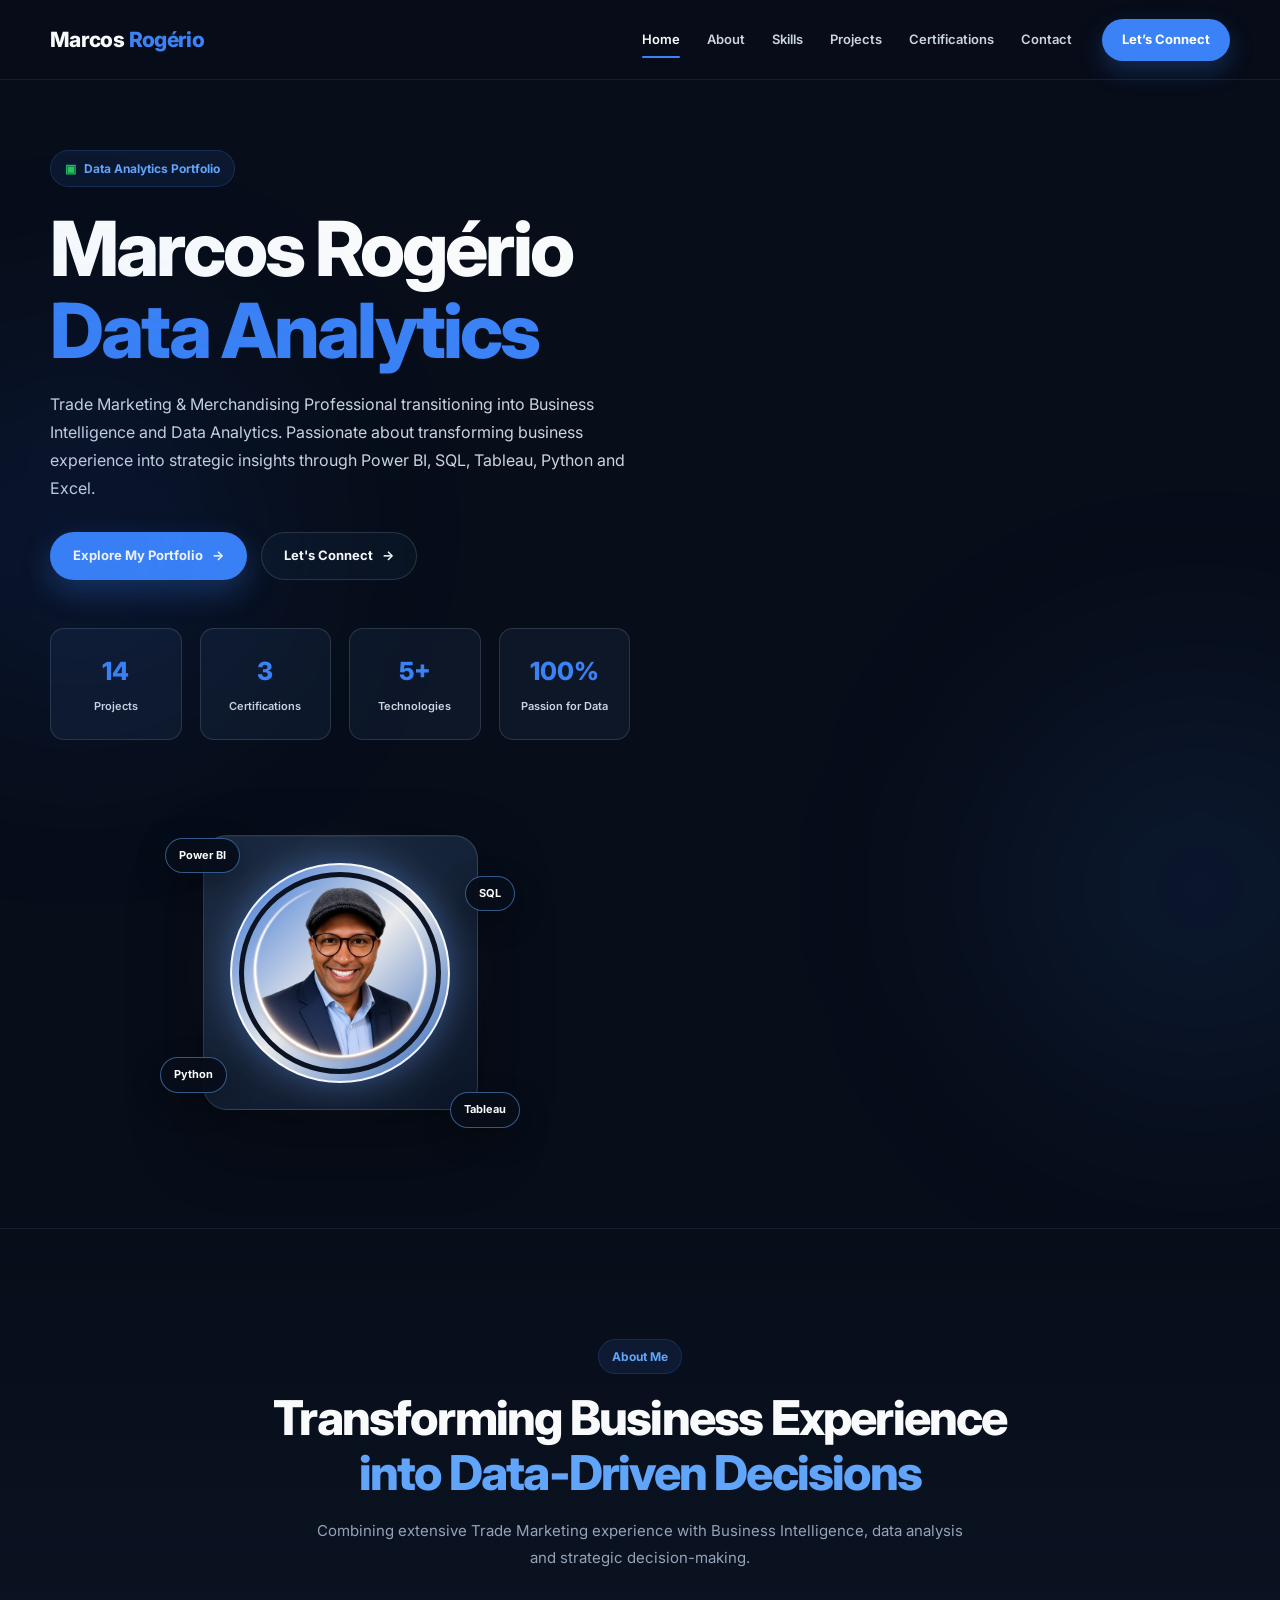
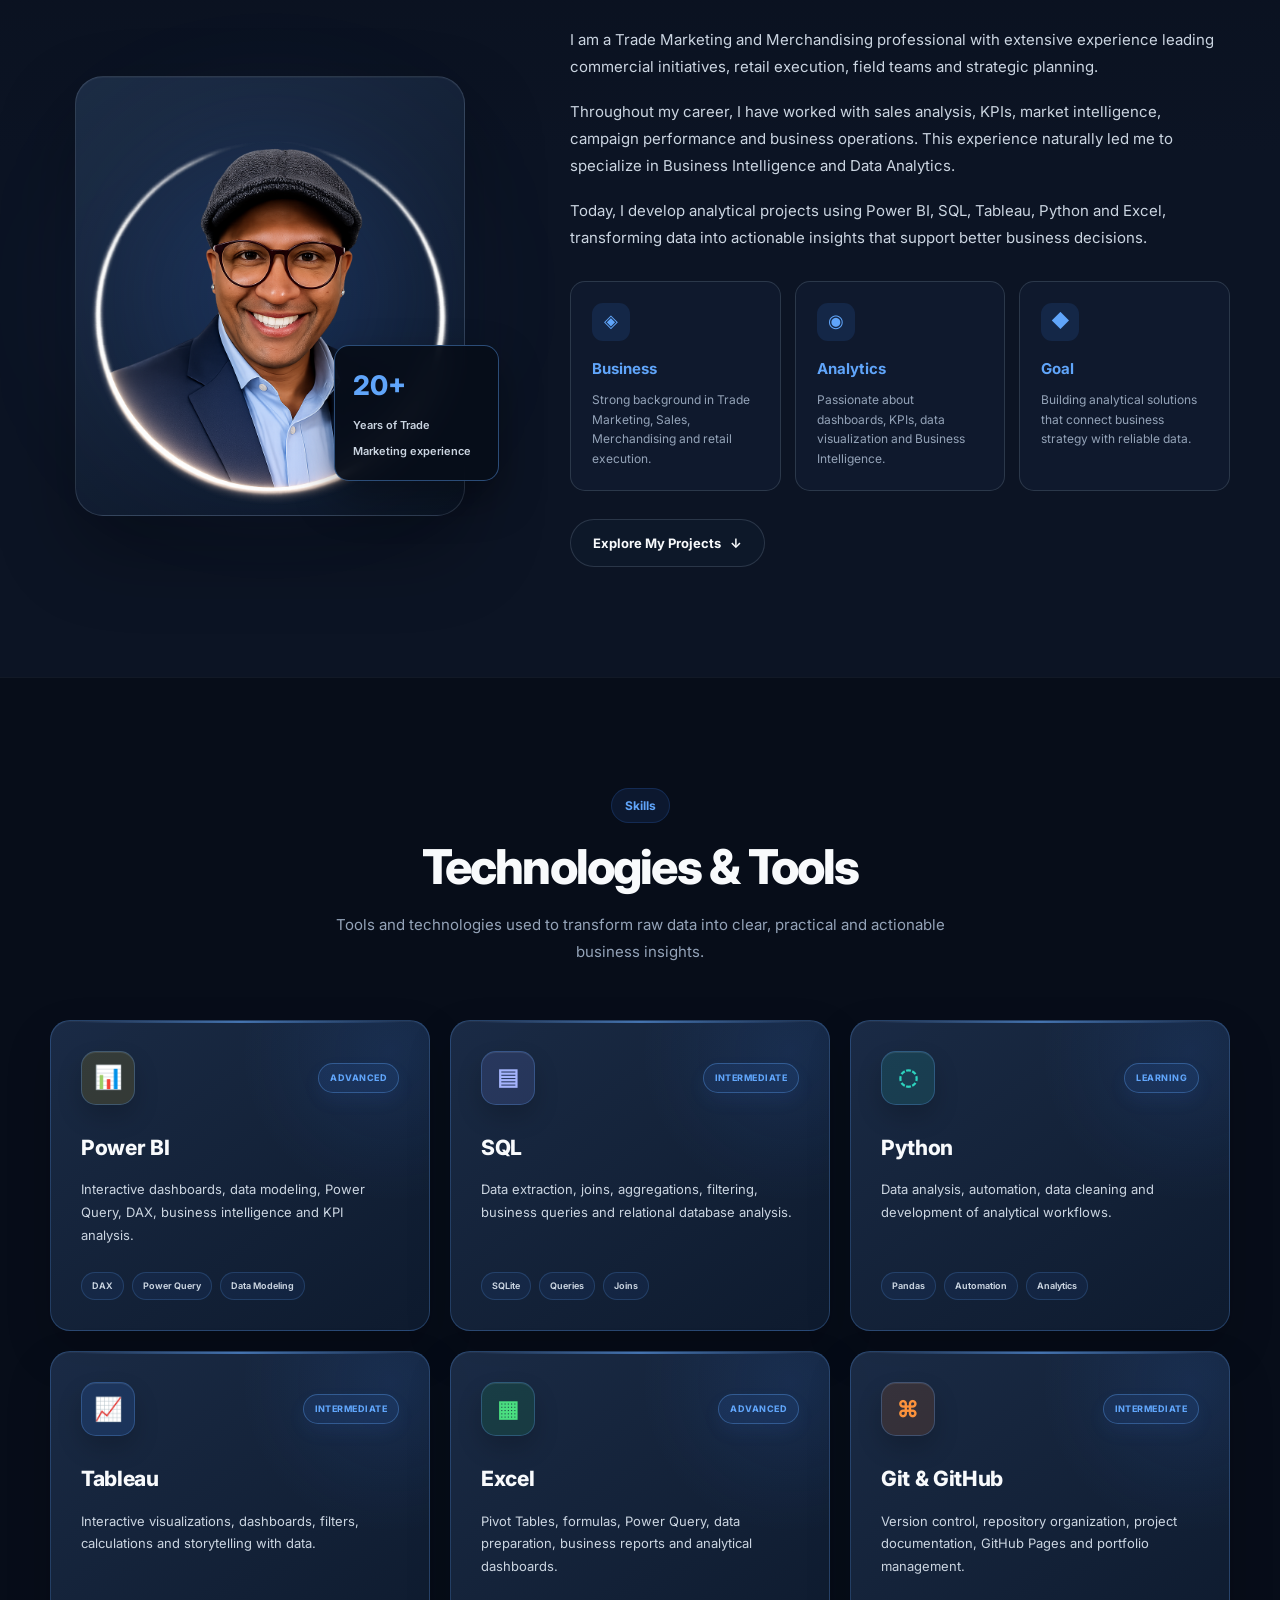
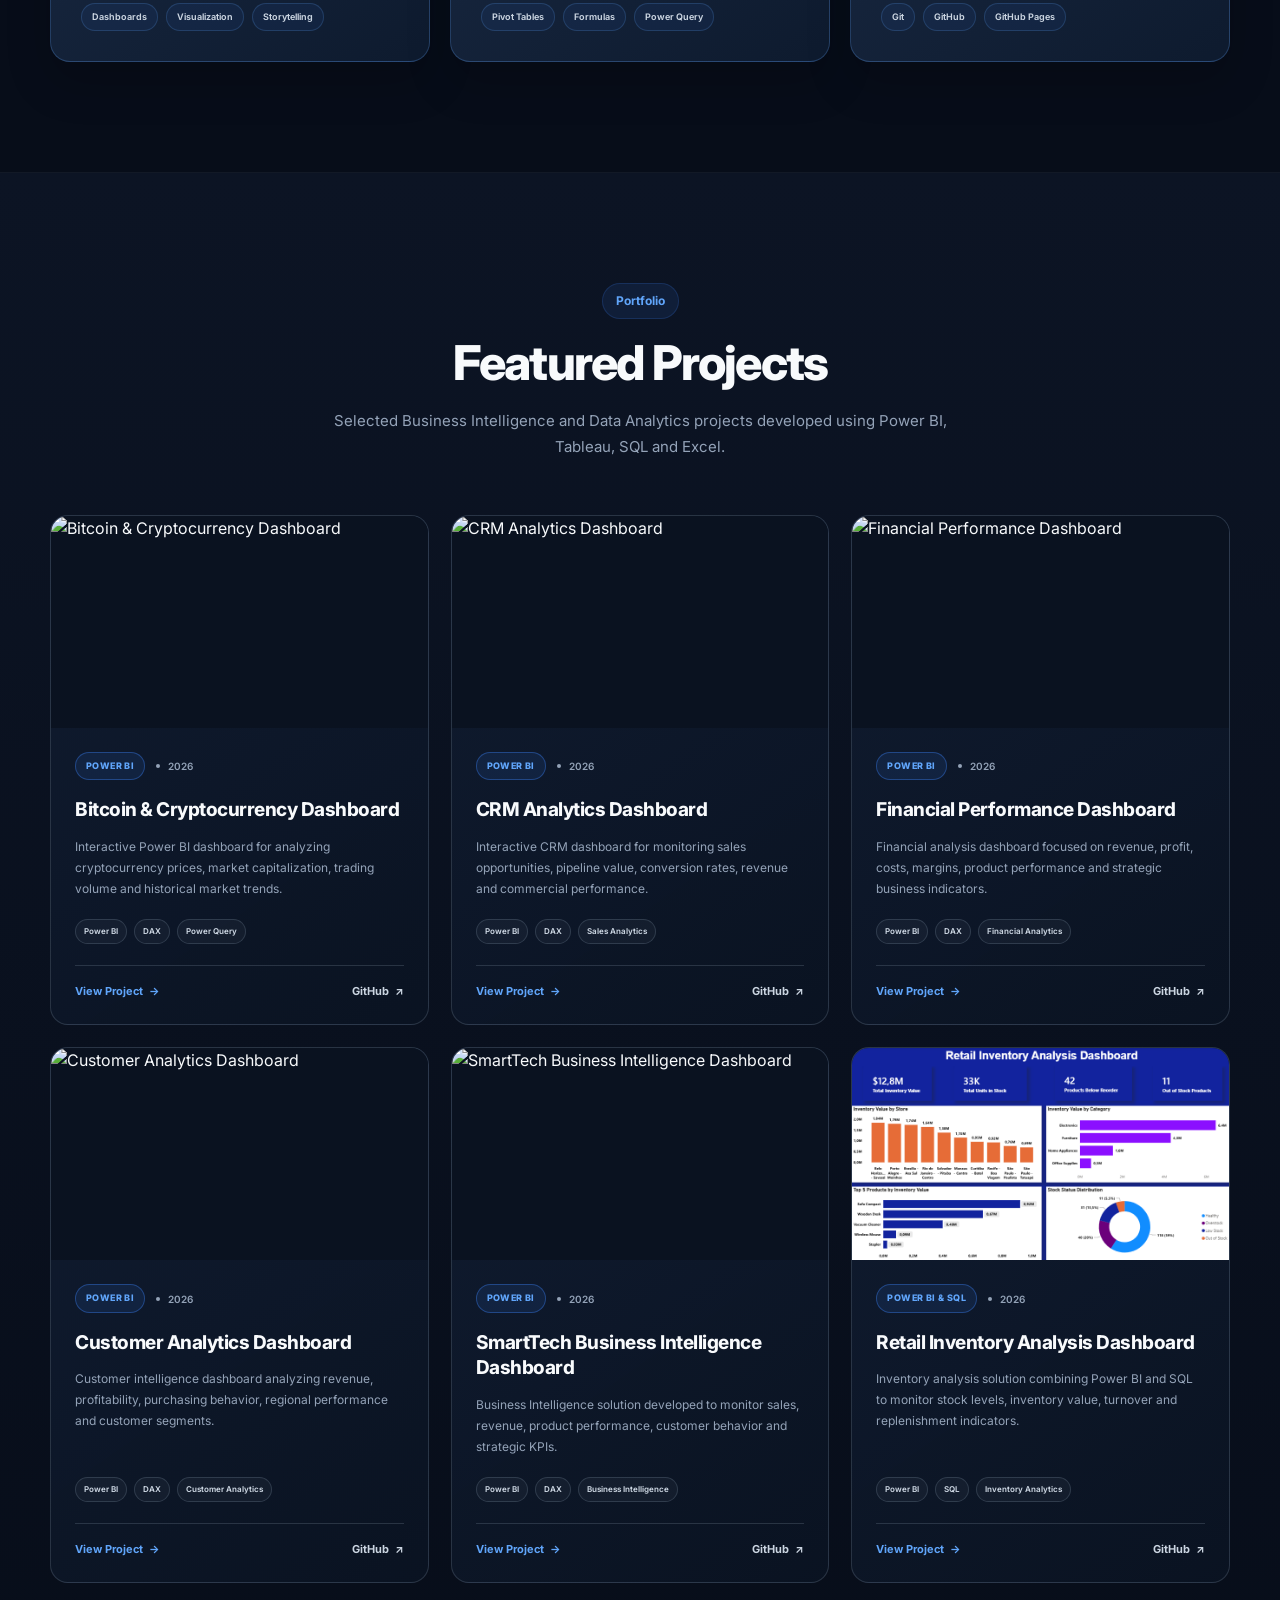
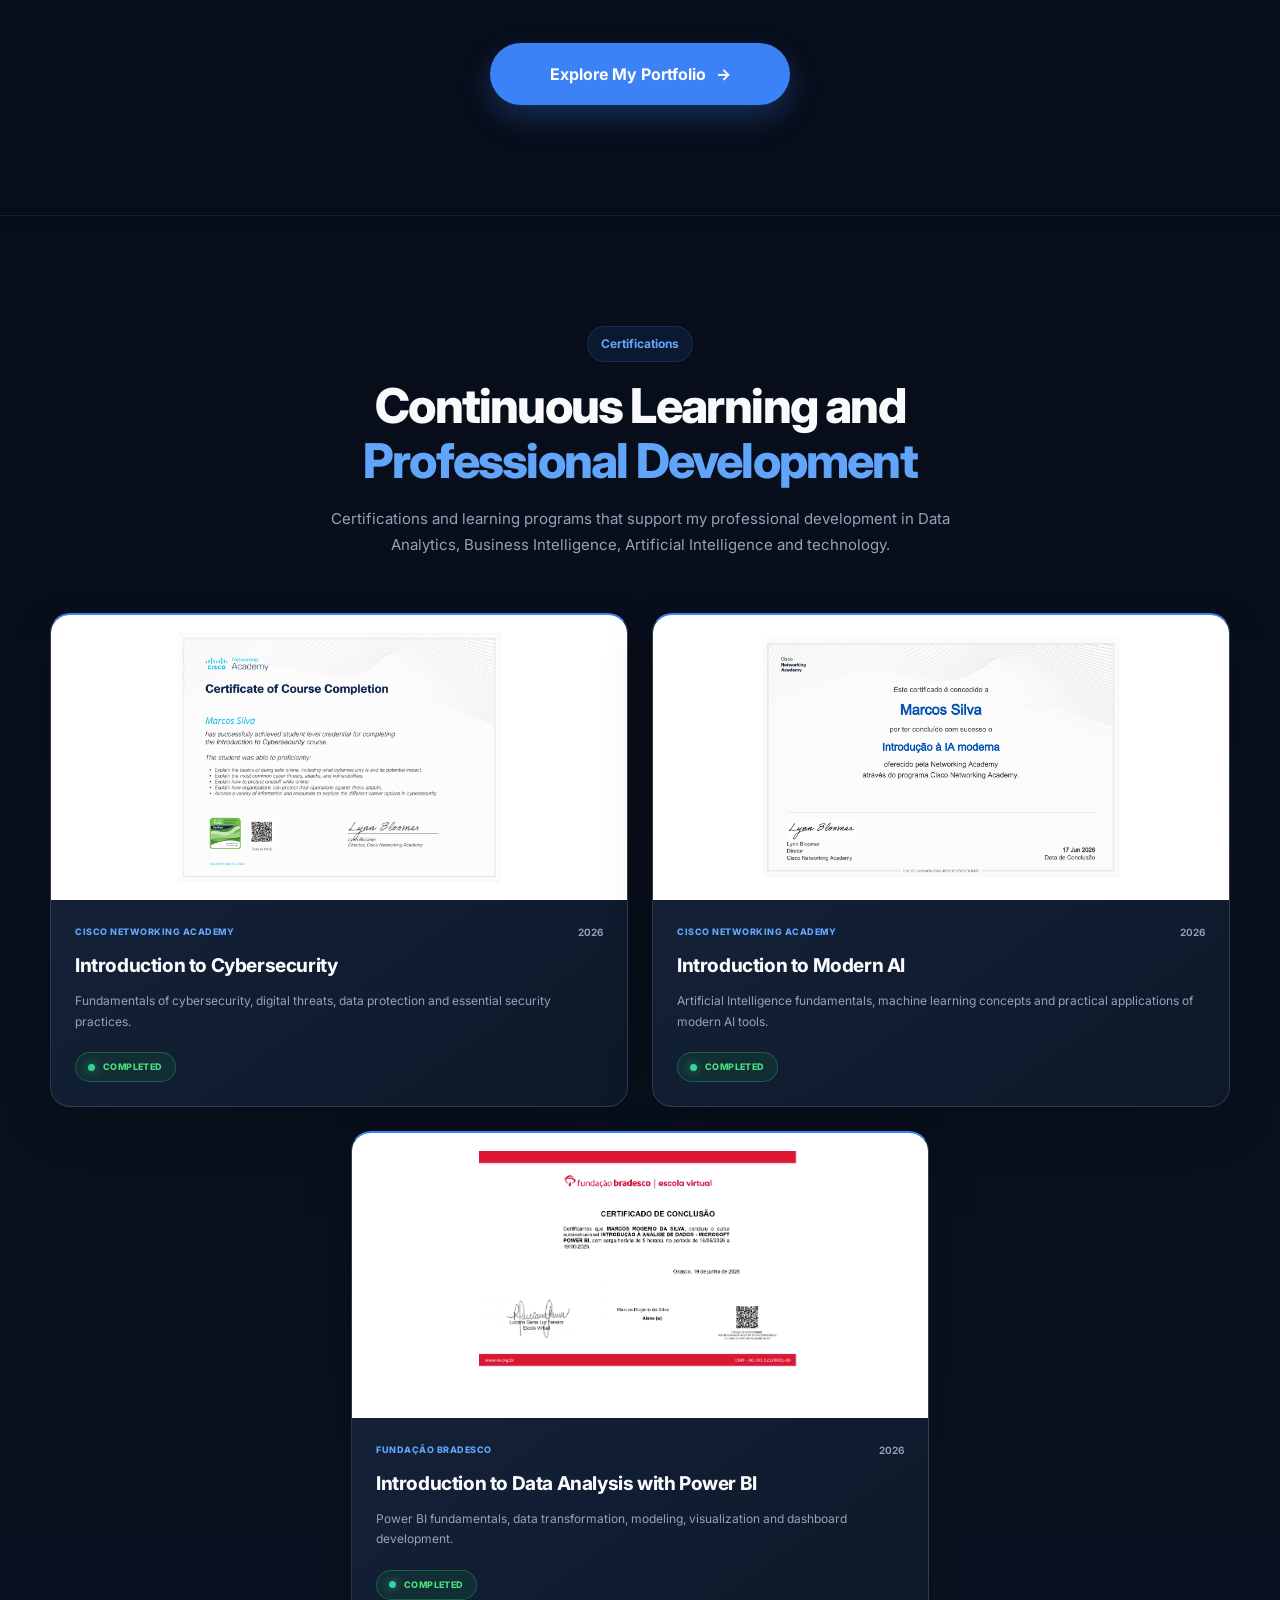
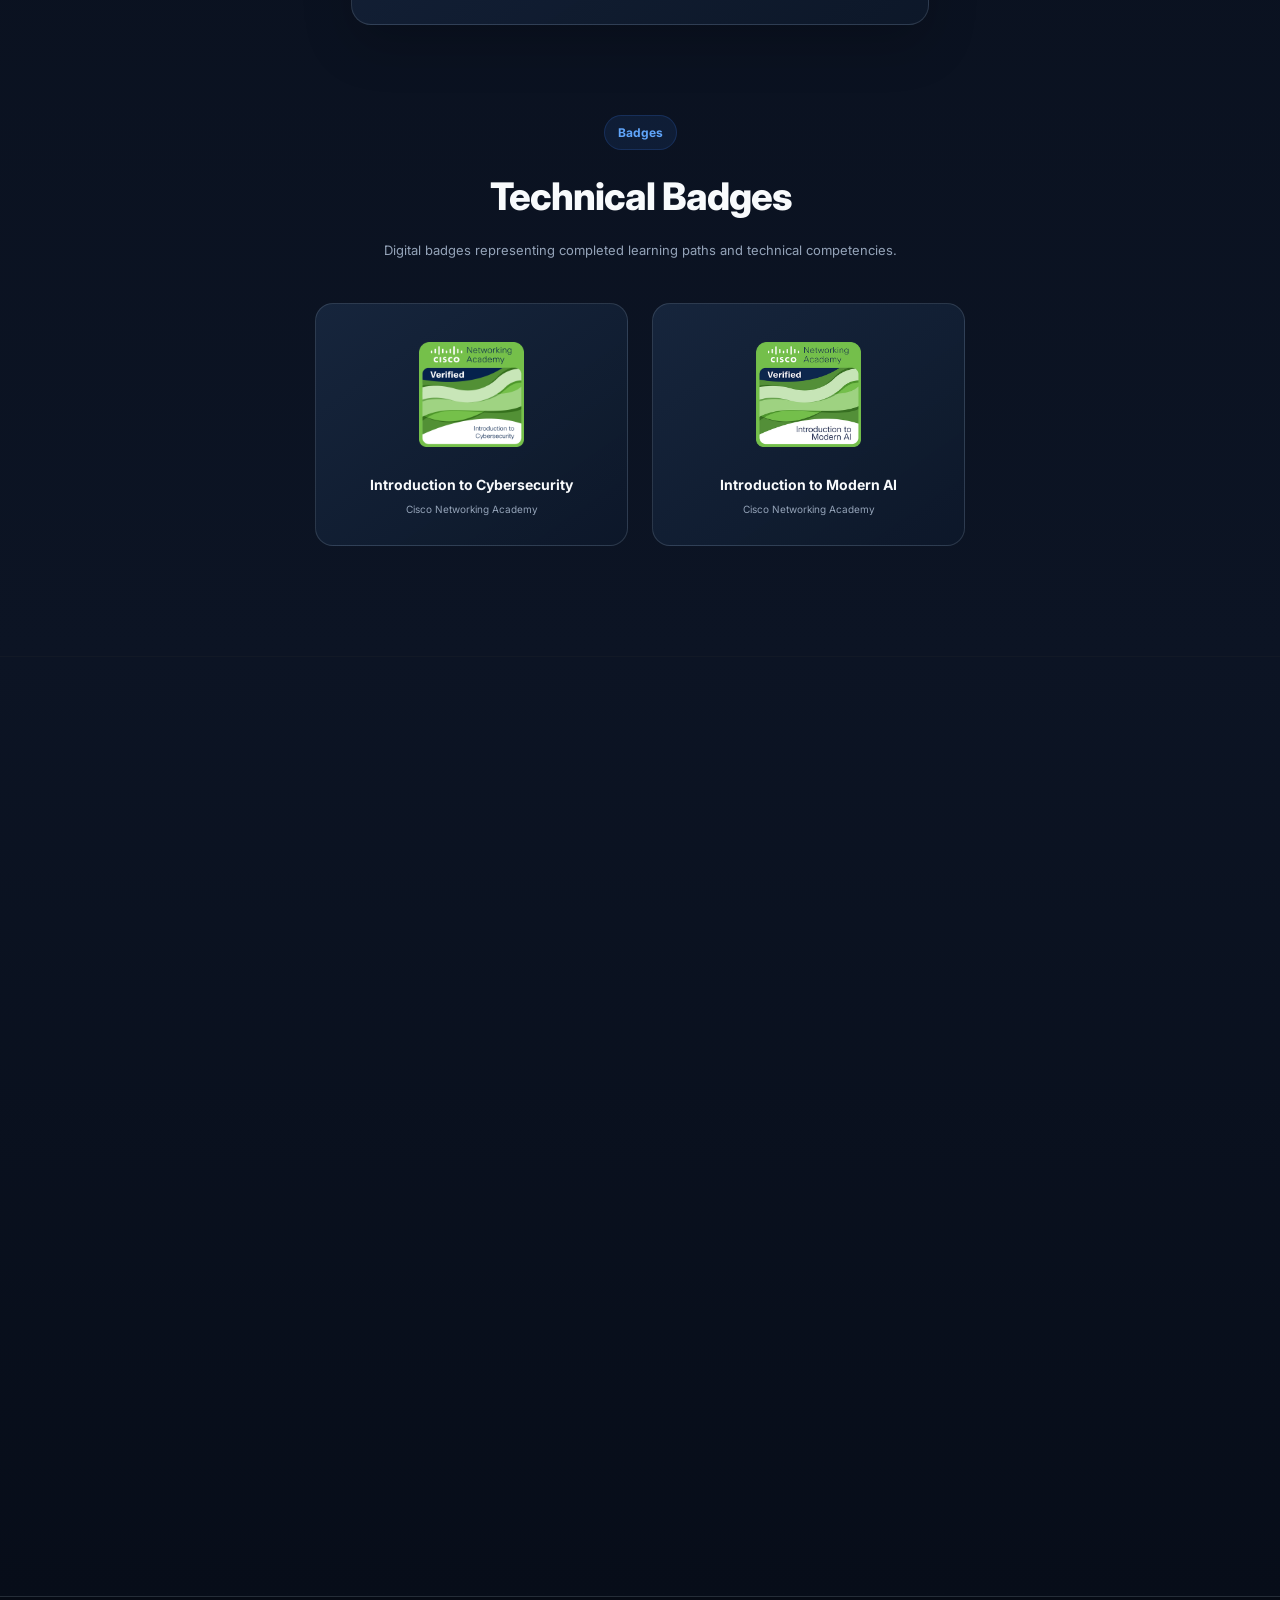
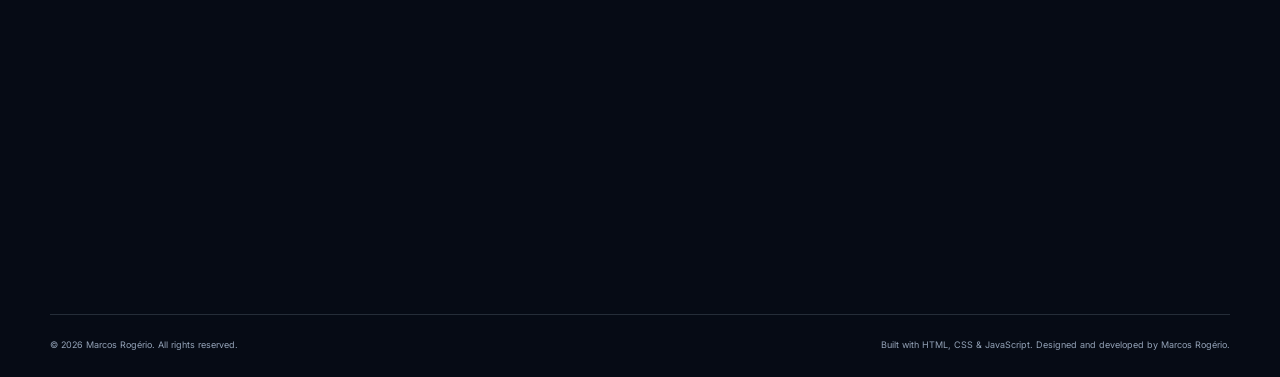
==== commit 288772ae: "Fix social media links" ====
--- a/index.html
+++ b/index.html
@@ -10,7 +10,7 @@
       content="Professional portfolio of Marcos Rogério, a Trade Marketing and Merchandising professional transitioning into Business Intelligence and Data Analytics."
     />
 
-    <title>Marcos Rogério | Data Analytics</title>
+    <title>Marcos Rogerio | Data Analytics</title>
 
     <!-- Google Fonts -->
     <link rel="preconnect" href="https://fonts.googleapis.com" />
@@ -35,8 +35,8 @@
       <div class="container navbar">
         <!-- Logo -->
         <a href="#home" class="logo" aria-label="Go to home">
-          Marcos<span>Rogério</span>
-        </a>
+  Marcos<strong>Rogério</strong>
+</a>
 
         <!-- Navigation -->
         <nav class="navigation" id="navigation">
@@ -966,7 +966,7 @@
           </a>
 
           <a
-            href="SEU-TABLEAU-PUBLIC-AQUI"
+            href="https://public.tableau.com/app/profile/marcos.rogerio5761/vizzes"
             target="_blank"
             rel="noopener noreferrer"
           >
@@ -995,30 +995,30 @@
         <nav class="footer-navigation">
 
           <a
-            href="https://github.com/marcosrdevbr"
-            target="_blank"
-            rel="noopener noreferrer"
-          >
-            GitHub ↗
-          </a>
+  href="https://github.com/marcosrdevbr"
+  target="_blank"
+  rel="noopener noreferrer"
+>
+  GitHub ↗
+</a>
 
           <a
-            href="SEU-LINKEDIN-AQUI"
-            target="_blank"
-            rel="noopener noreferrer"
-          >
-            LinkedIn ↗
-          </a>
+  href="https://www.linkedin.com/in/marcos-rog%C3%A9rio-017923302/"
+  target="_blank"
+  rel="noopener noreferrer"
+>
+  LinkedIn ↗
+</a>
 
           <a
-            href="SEU-TABLEAU-PUBLIC-AQUI"
-            target="_blank"
-            rel="noopener noreferrer"
-          >
-            Tableau ↗
-          </a>
-
-          <a href="mailto:SEU-EMAIL-AQUI">
+  href="https://public.tableau.com/app/profile/marcos.rogerio5761/vizzes"
+  target="_blank"
+  rel="noopener noreferrer"
+>
+  Tableau Public ↗
+</a>
+
+          <a href="mailto:thebestofblack@gmail.com">
             Email ↗
           </a>
 
--- a/assets/css/style.css
+++ b/assets/css/style.css
@@ -139,6 +139,11 @@
 .logo {
   flex-shrink: 0;
 
+  display: inline-flex;
+  align-items: center;
+
+  gap: 5px;
+
   font-size: 21px;
   font-weight: 800;
 
@@ -147,8 +152,9 @@
   color: var(--text-primary);
 }
 
-.logo span {
+.logo strong {
   color: var(--primary-color);
+  font-weight: inherit;
 }
 
 /* ==========================================================
@@ -646,7 +652,6 @@
   right: -5px;
   bottom: 20px;
 }
-
 
 /* ==========================================================
    HERO BACKGROUND EFFECTS
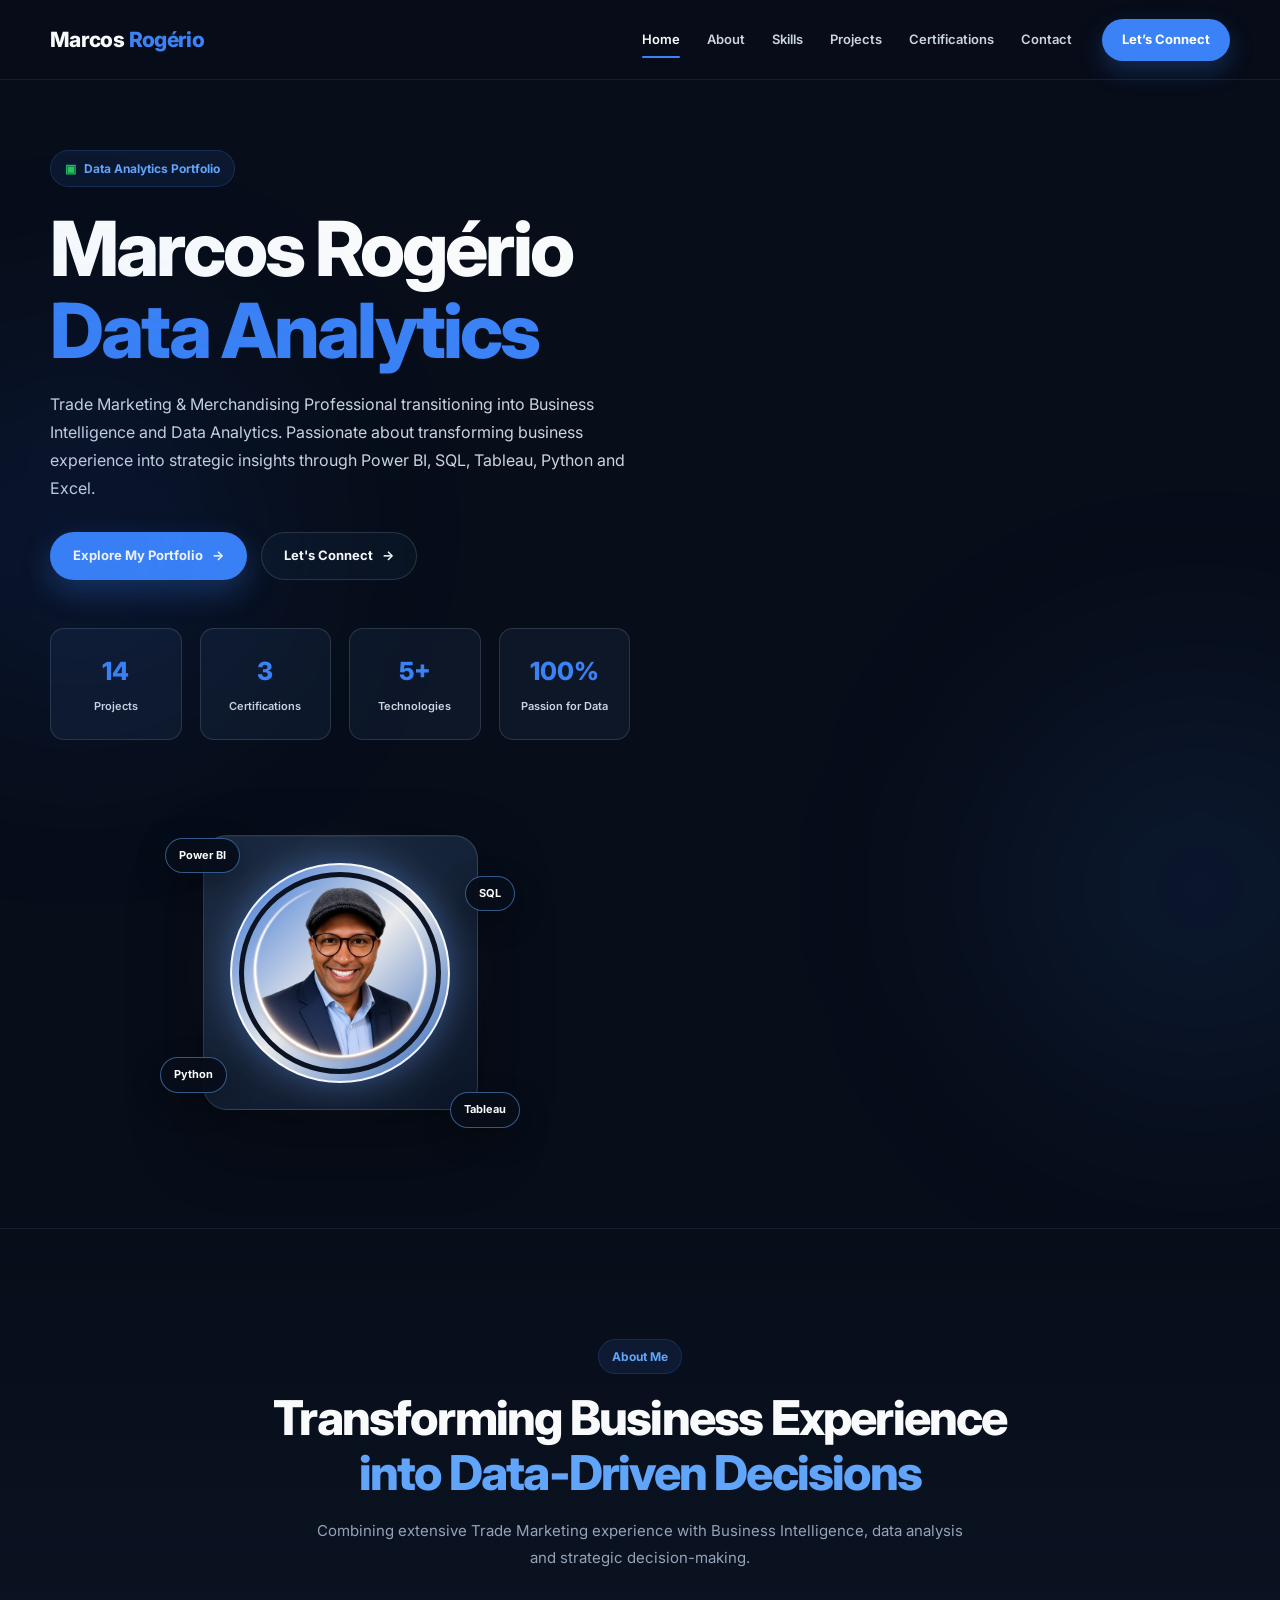
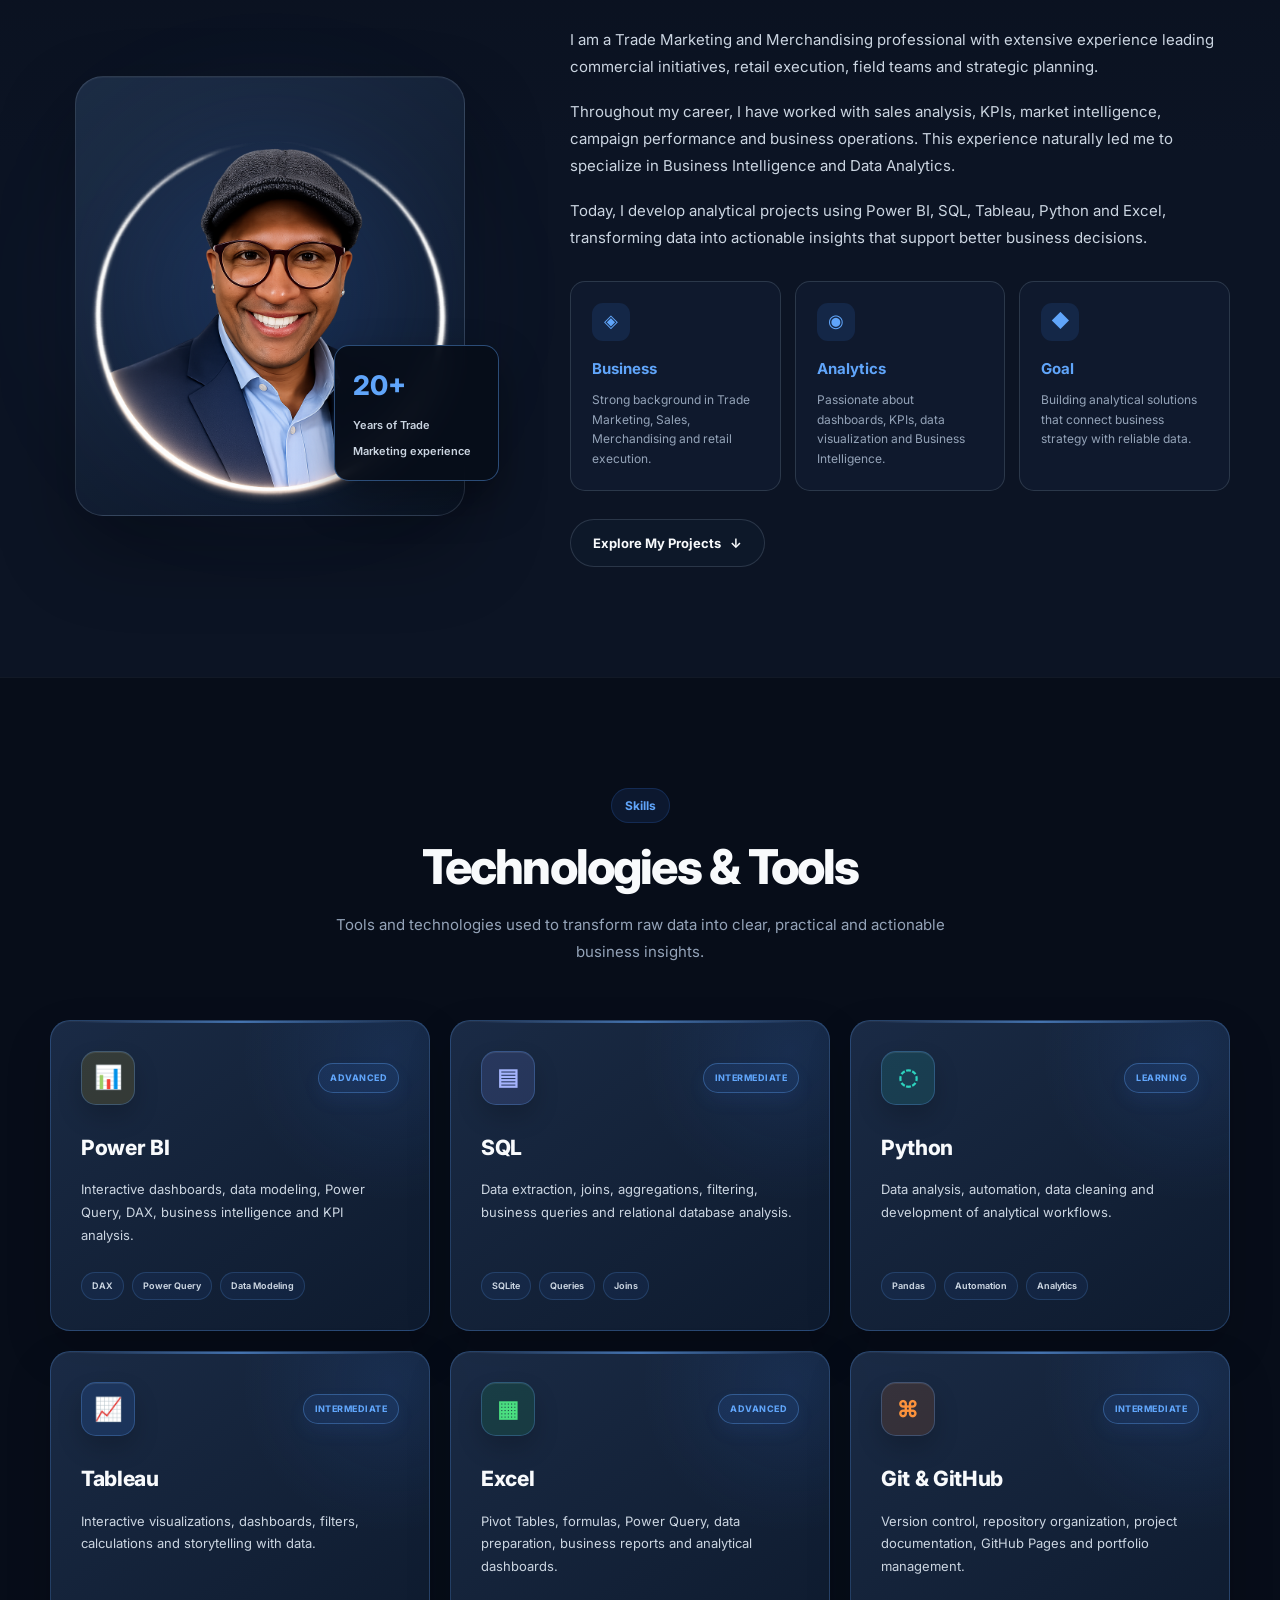
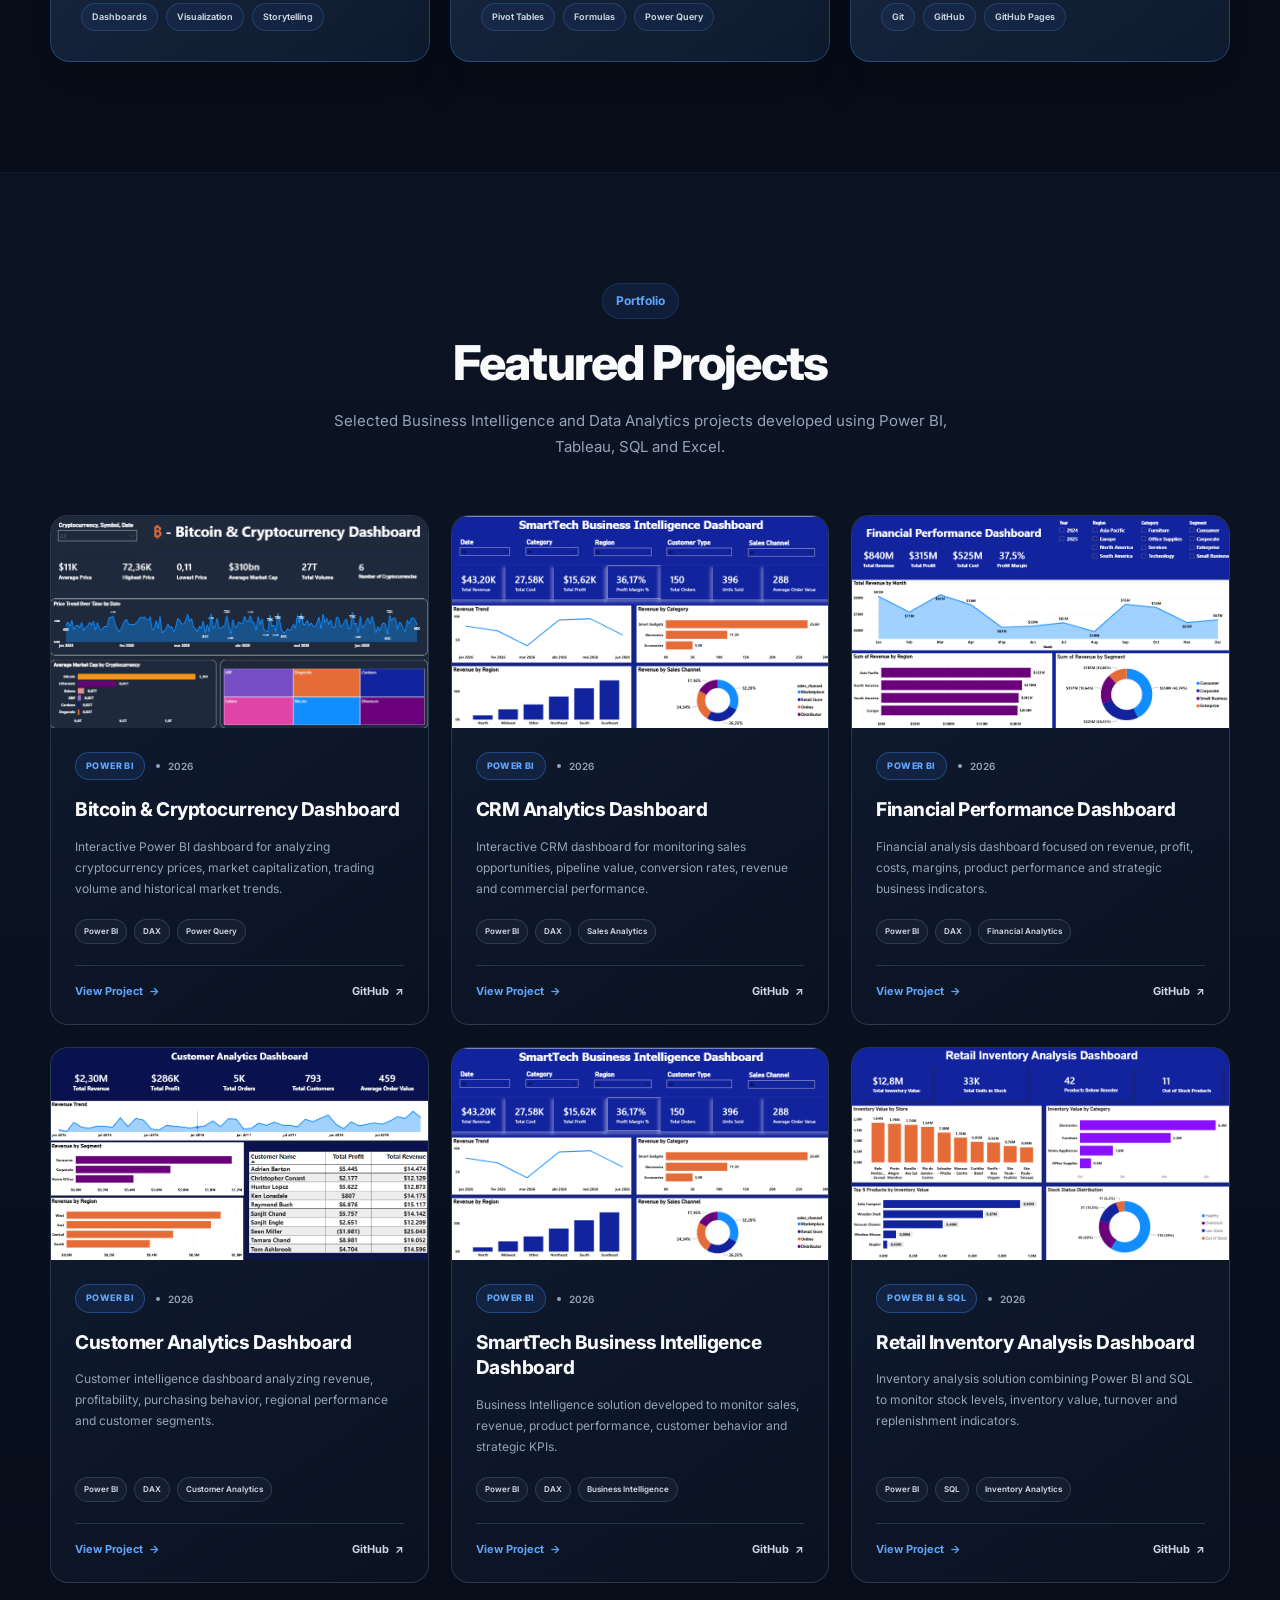
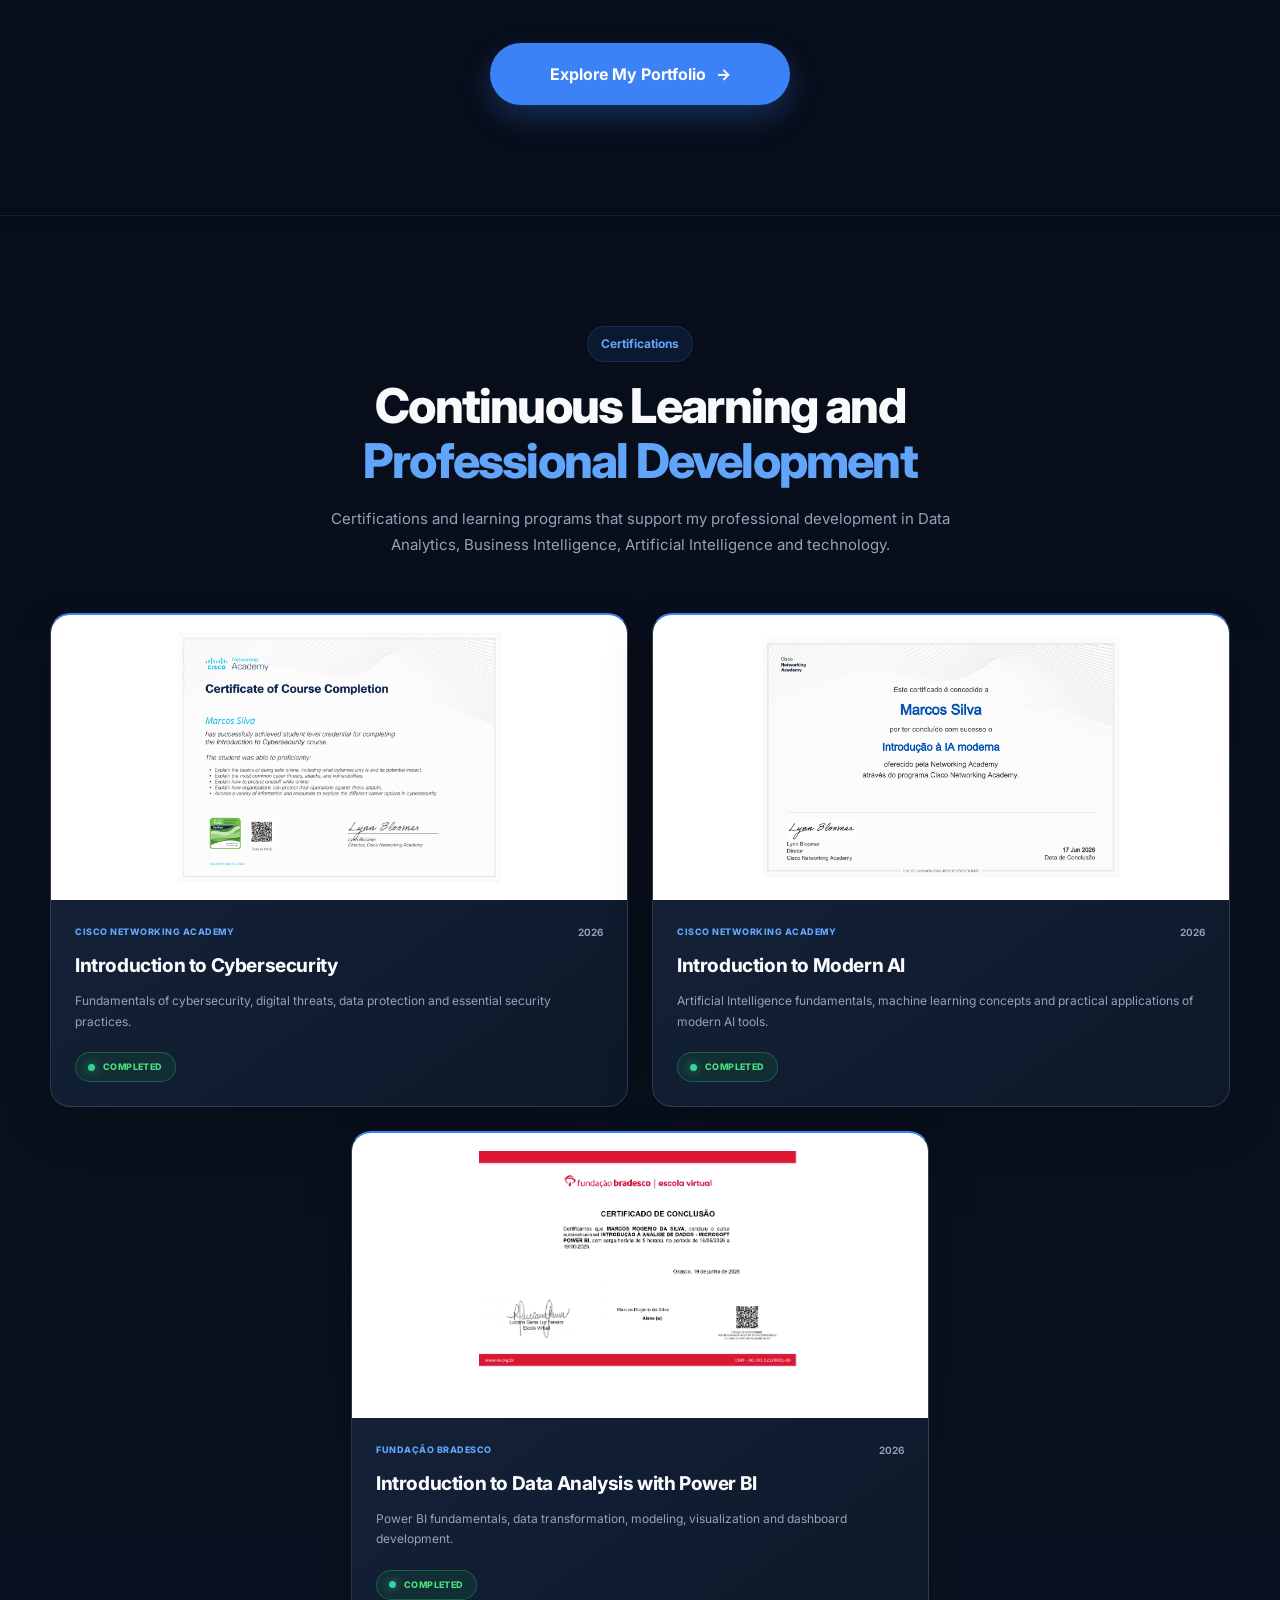
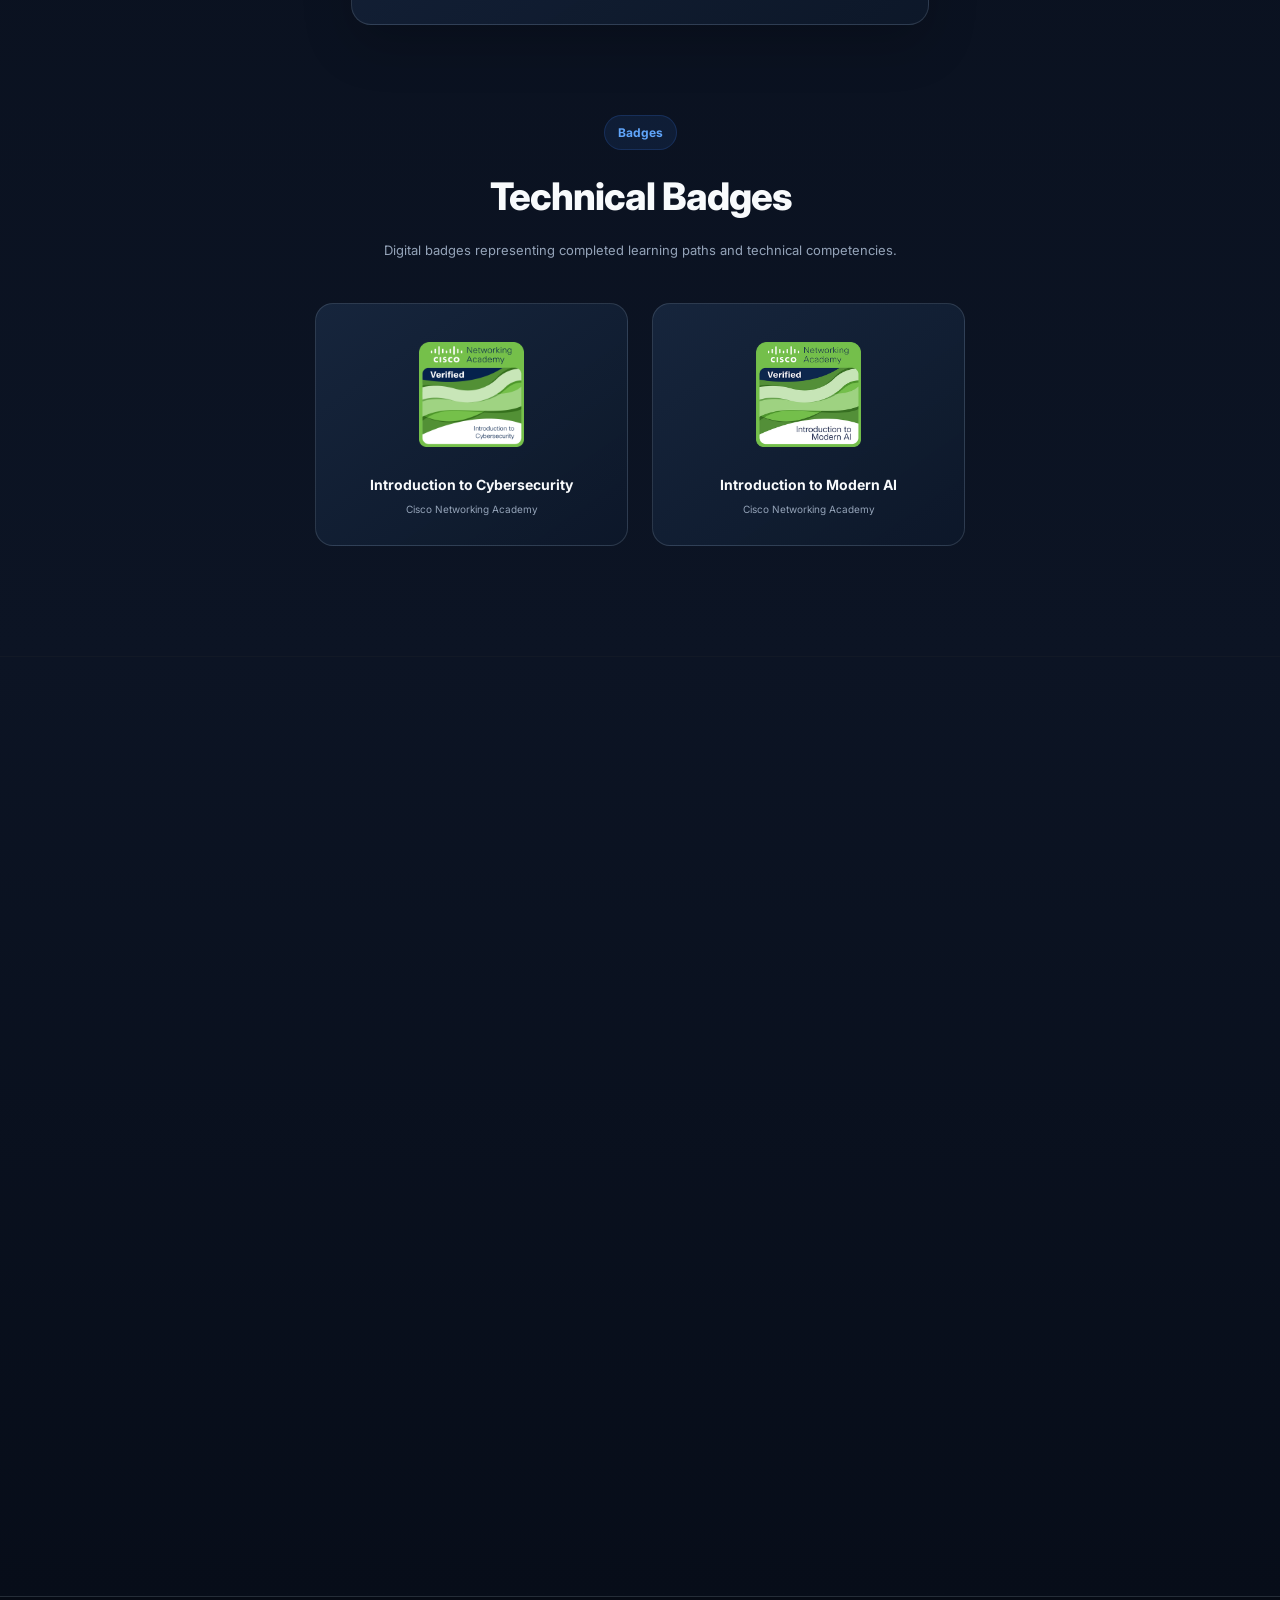
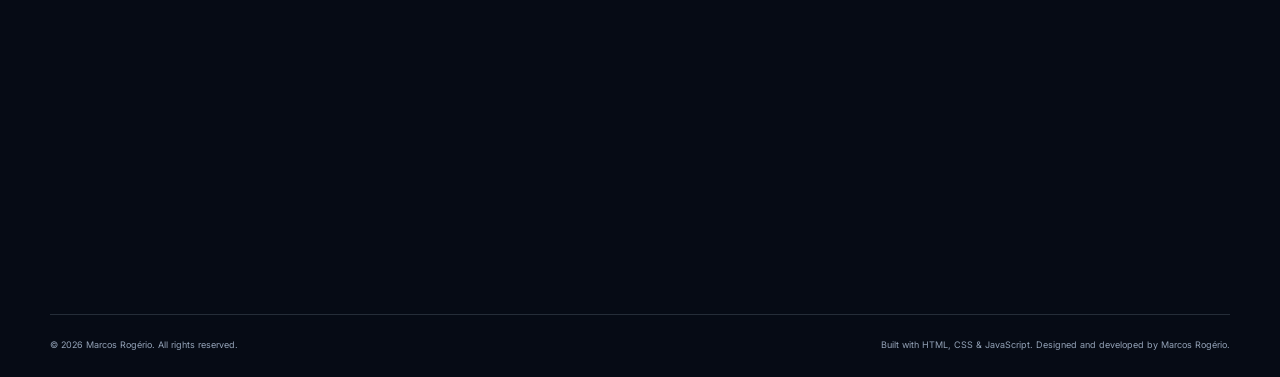
==== commit e567ed3f: "Add copyright notices to portfolio files" ====
--- a/index.html
+++ b/index.html
@@ -1,3 +1,20 @@
+<!--
+============================================================
+
+Portfolio Website
+
+Copyright © 2026 Marcos Rogério
+All rights reserved.
+
+This website was created for portfolio presentation purposes.
+
+The source code may be viewed for learning.
+
+Copying the design, branding, visual identity, or content
+without prior written permission is prohibited.
+
+============================================================
+-->
 <!doctype html>
 <html lang="en">
   <head>
@@ -986,15 +1003,15 @@
 
 
       <!-- Connect -->
-      <div class="footer-column">
-
-        <h3>
-          Connect
-        </h3>
-
-        <nav class="footer-navigation">
-
-          <a
+<div class="footer-column">
+
+  <h3>
+    Connect
+  </h3>
+
+  <nav class="footer-navigation">
+
+    <a
   href="https://github.com/marcosrdevbr"
   target="_blank"
   rel="noopener noreferrer"
--- a/assets/css/style.css
+++ b/assets/css/style.css
@@ -1,3 +1,22 @@
+/*
+============================================================
+
+Portfolio Website
+
+Copyright © 2026 Marcos Rogério
+All rights reserved.
+
+This source code is publicly available for portfolio
+presentation and educational purposes only.
+
+You are welcome to study and learn from this project.
+
+Copying or reproducing the design, branding, visual identity,
+or content without prior written permission is prohibited.
+
+============================================================
+*/
+
 /* ==========================================================
    CSS VARIABLES
 ========================================================== */
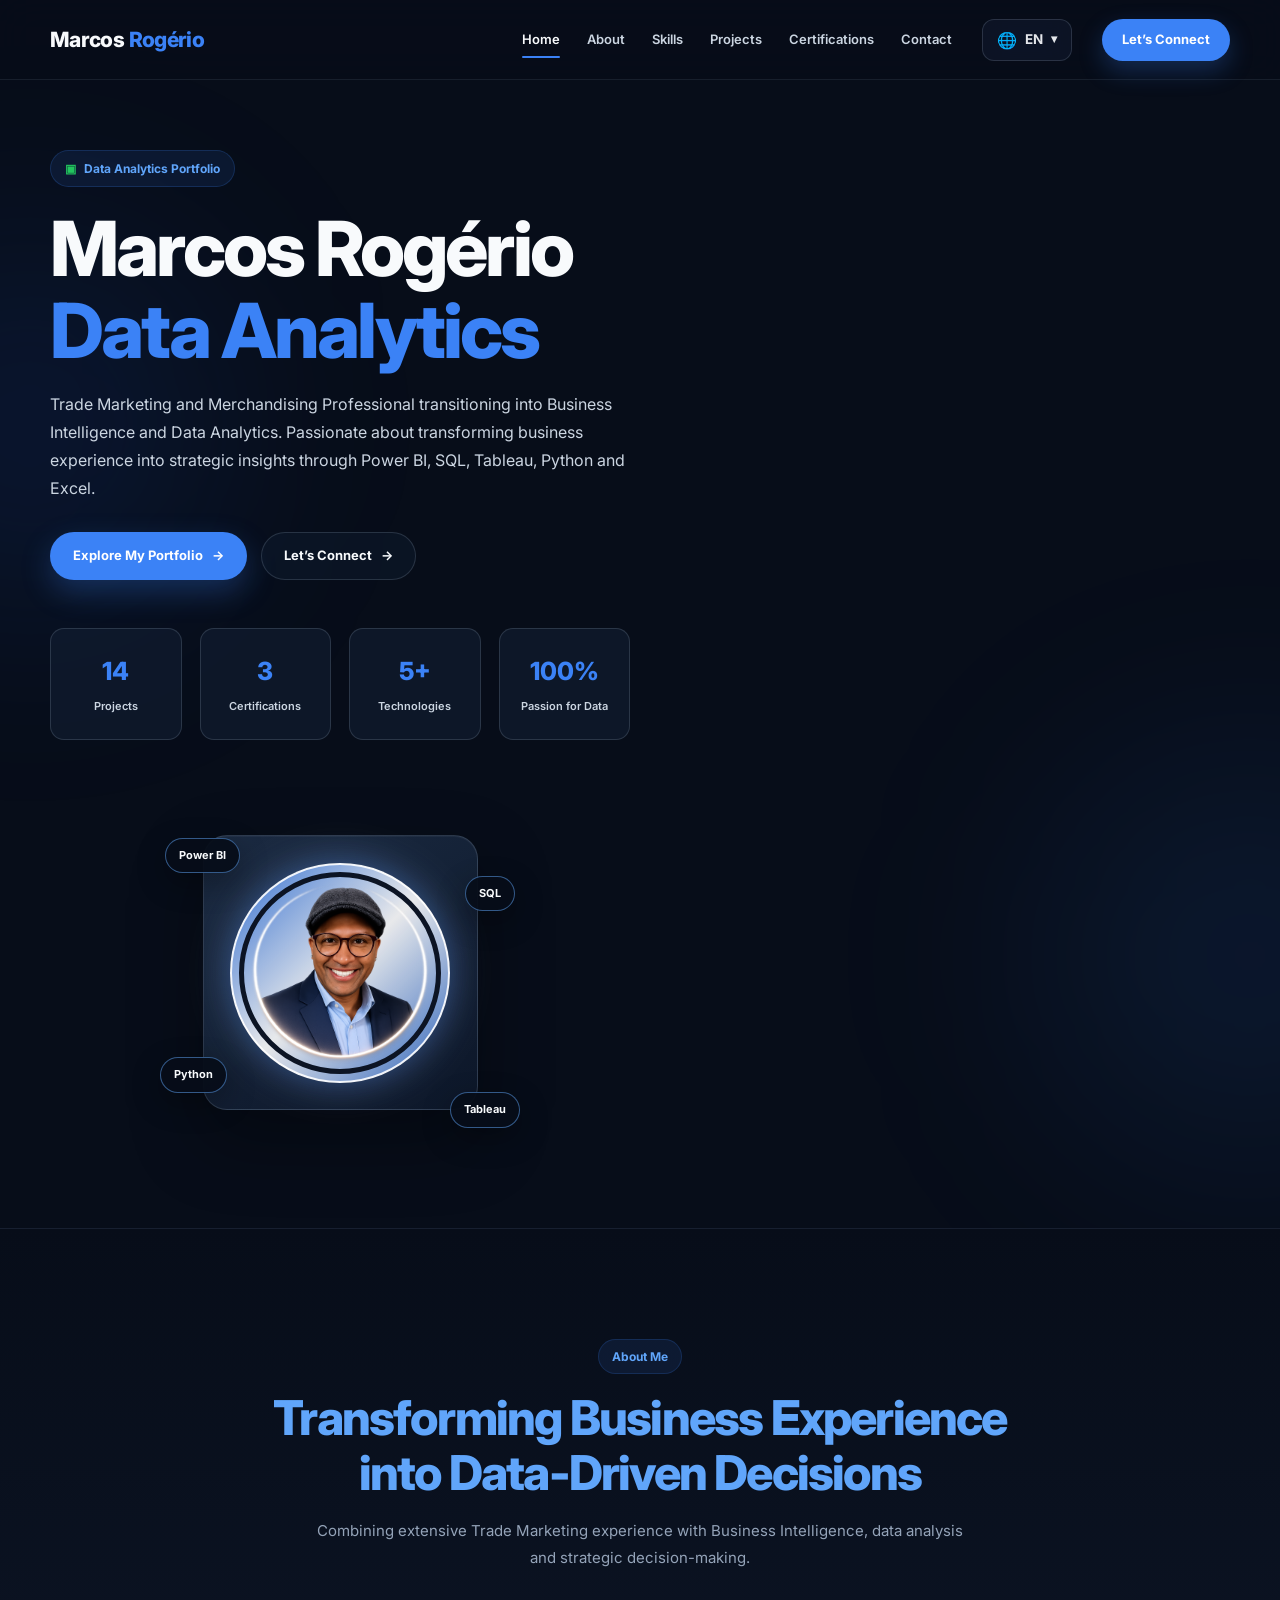
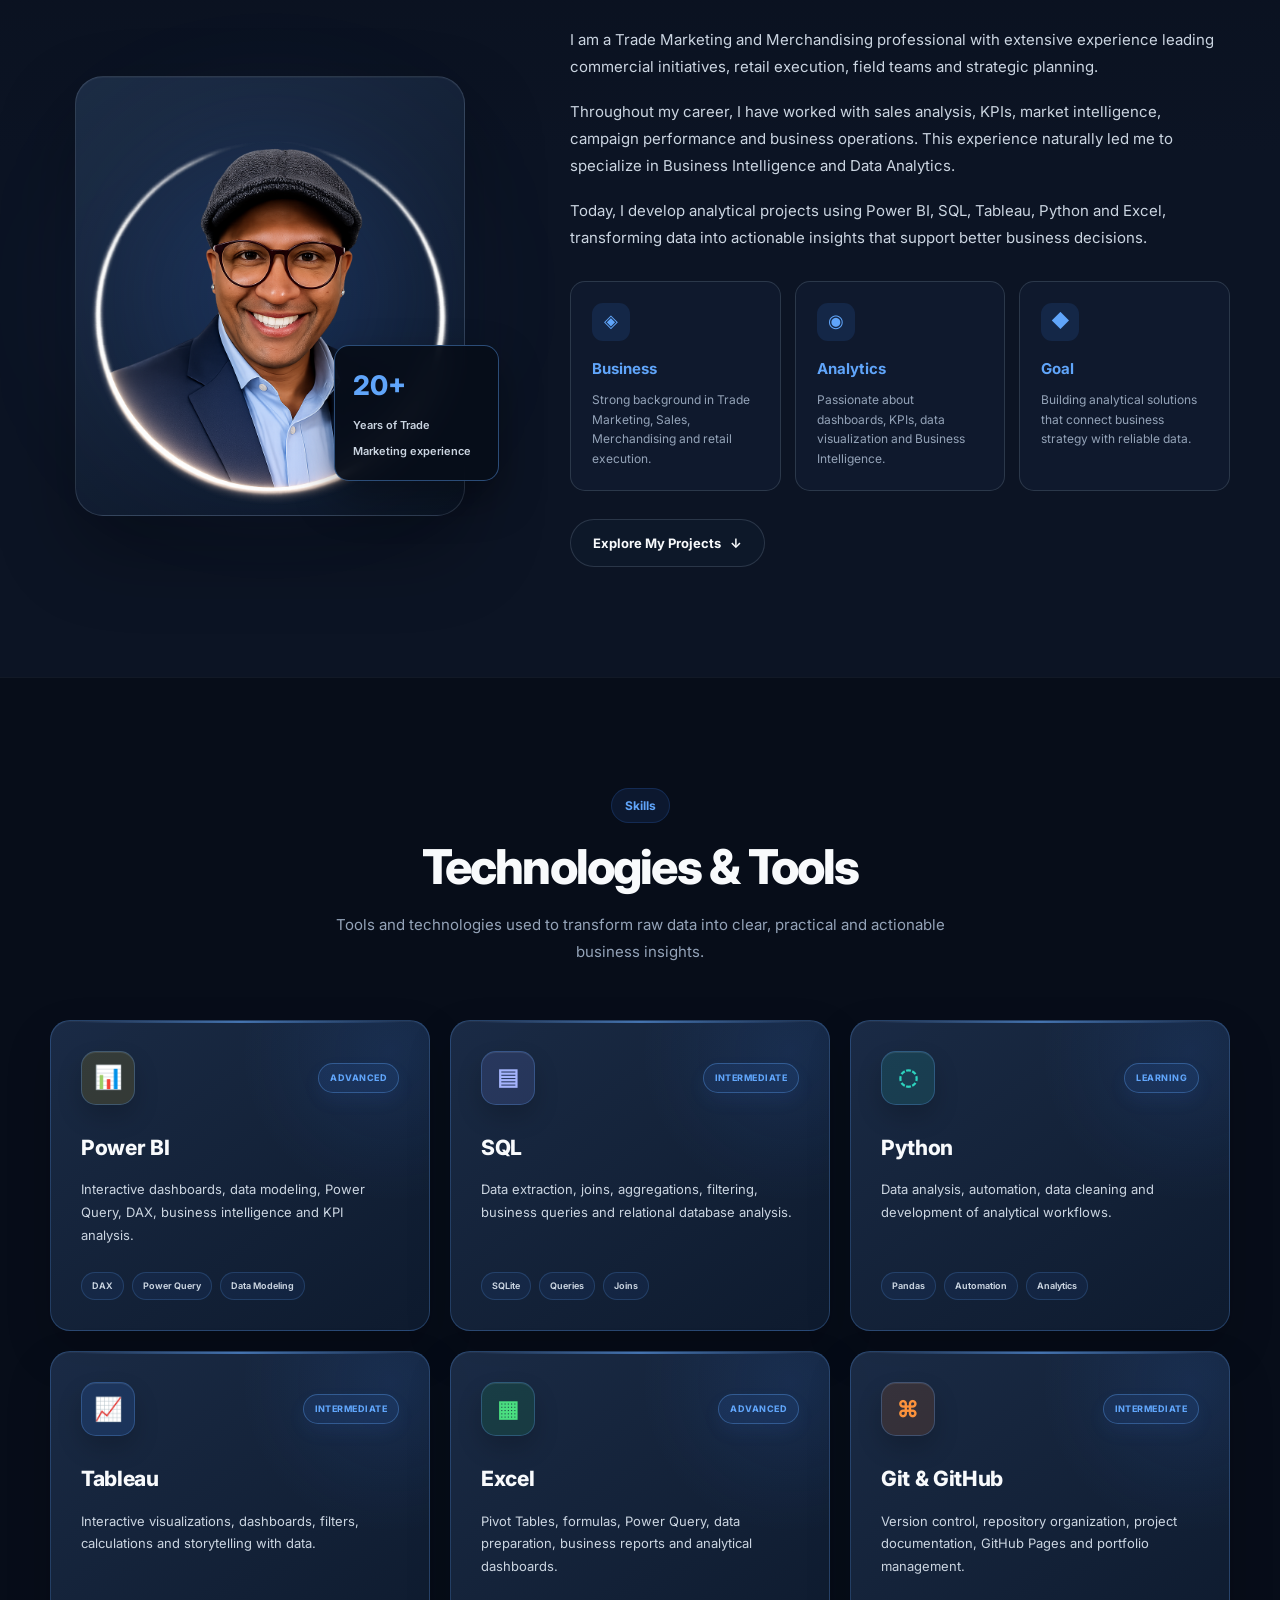
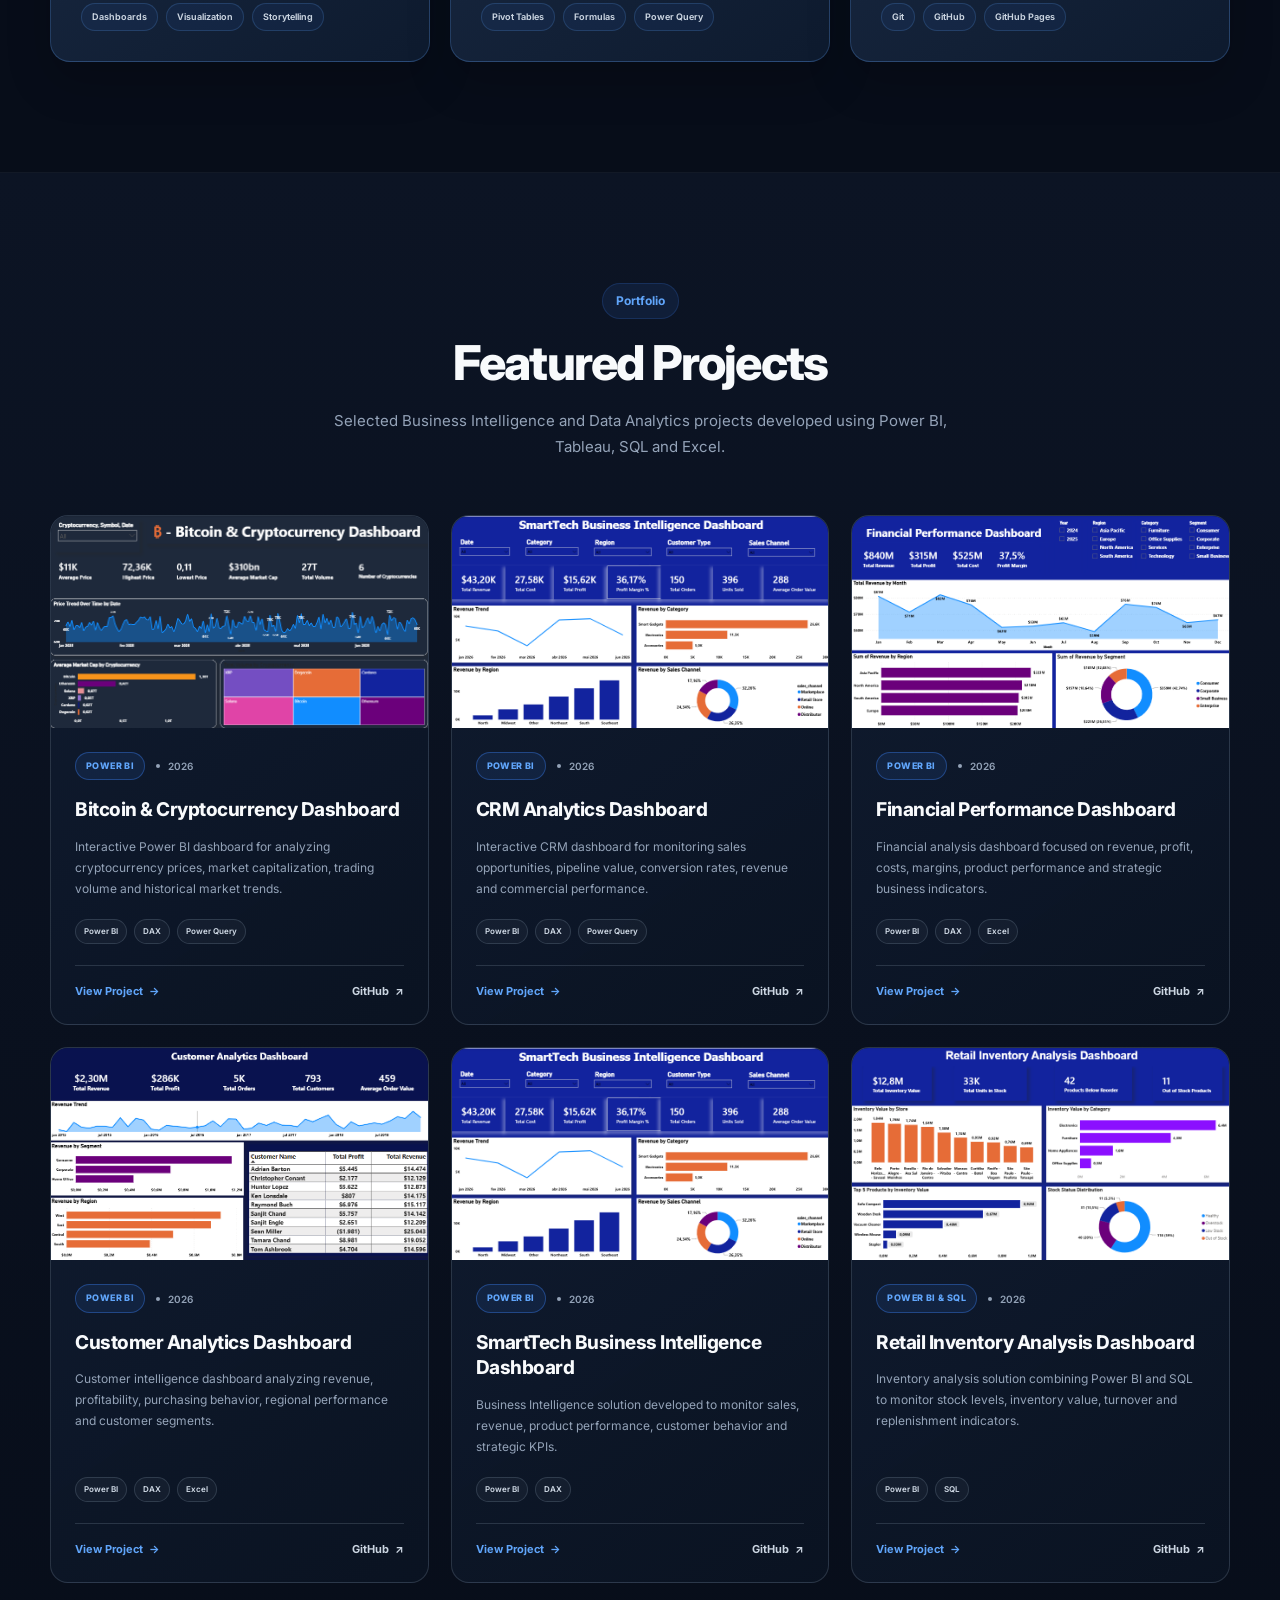
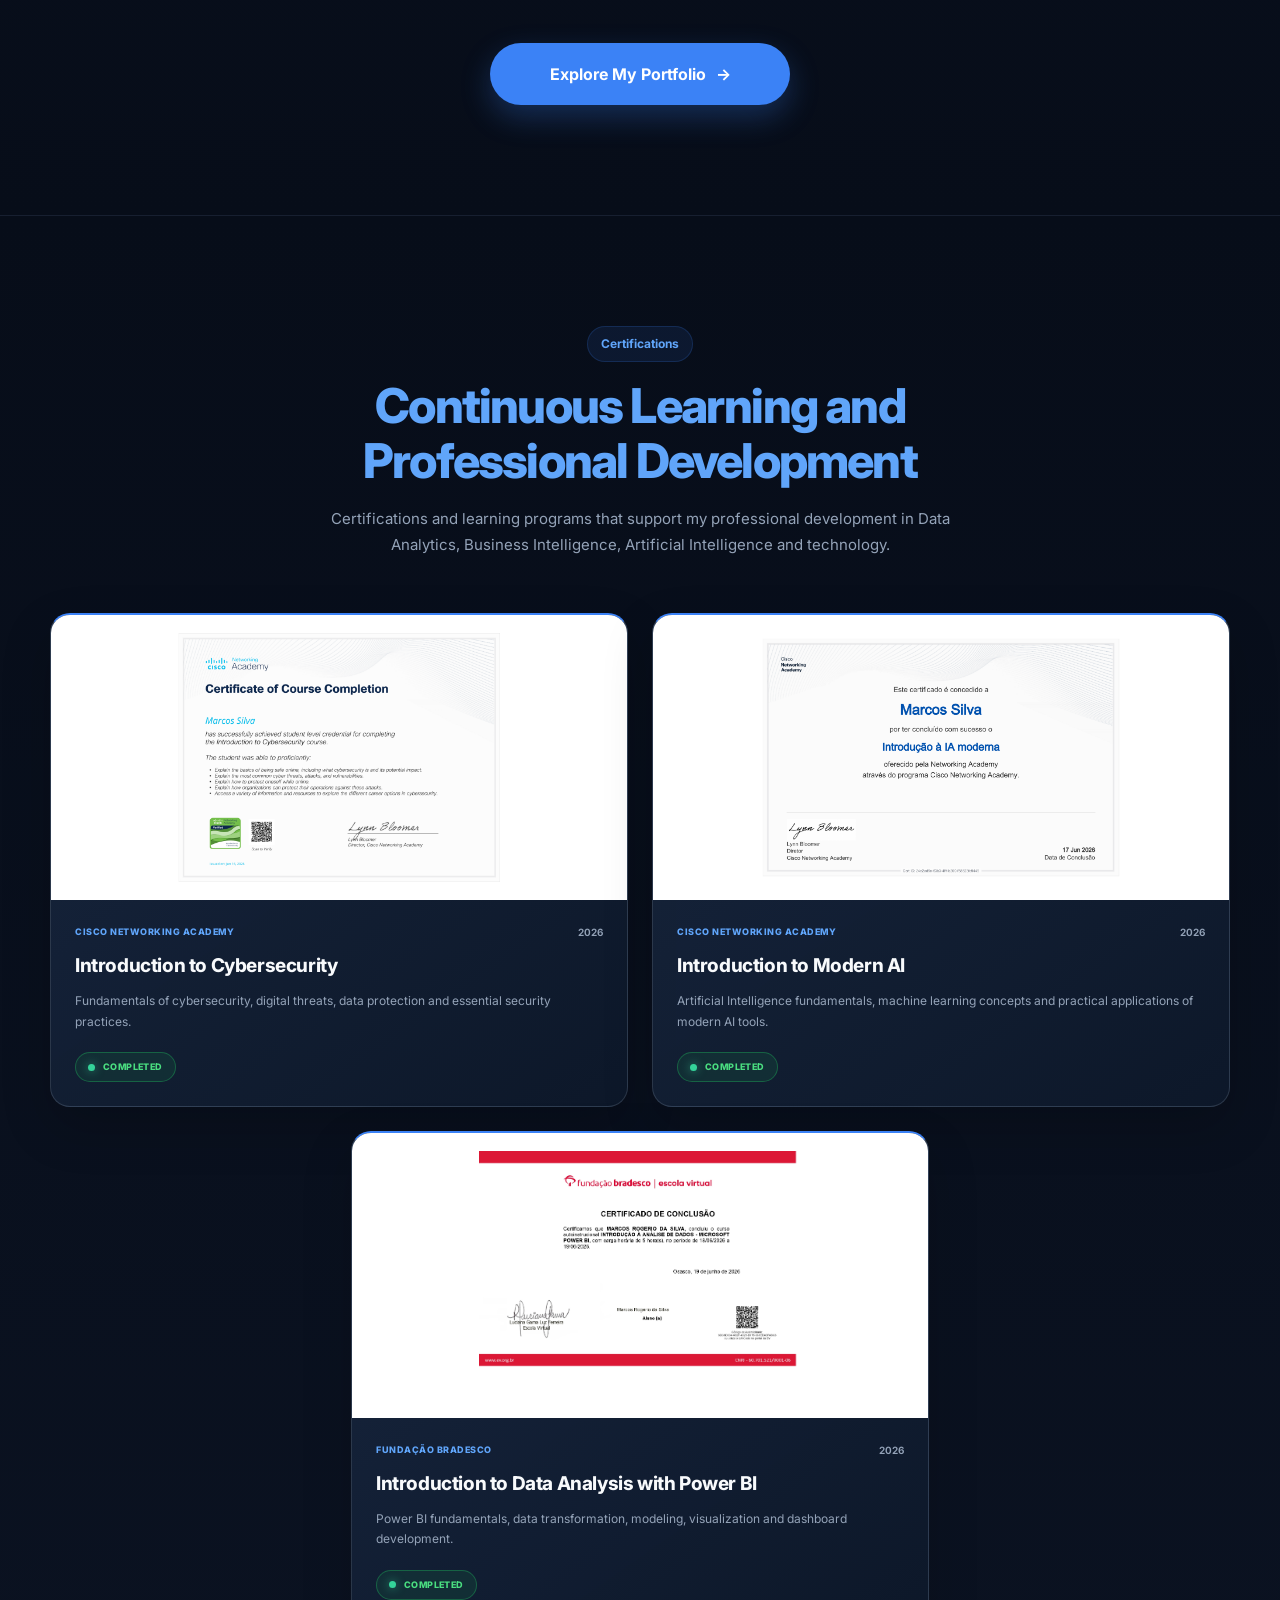
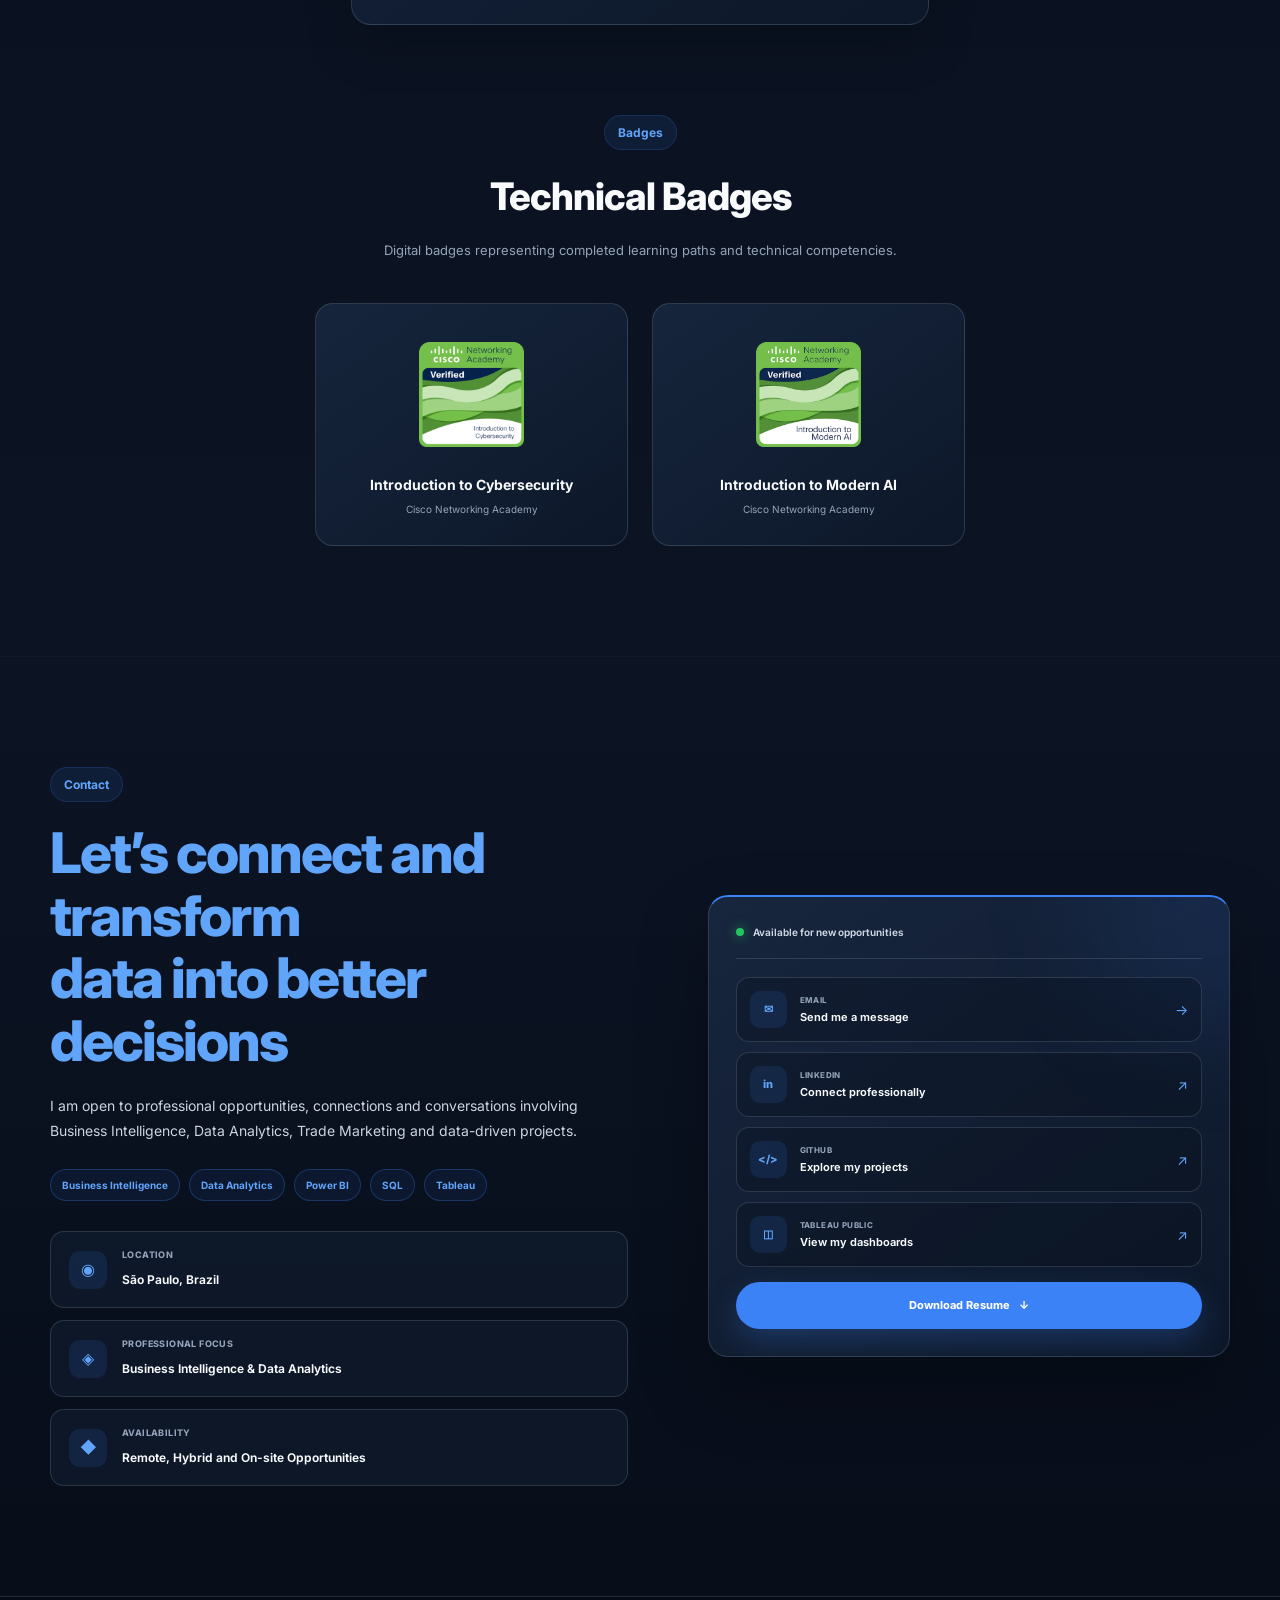
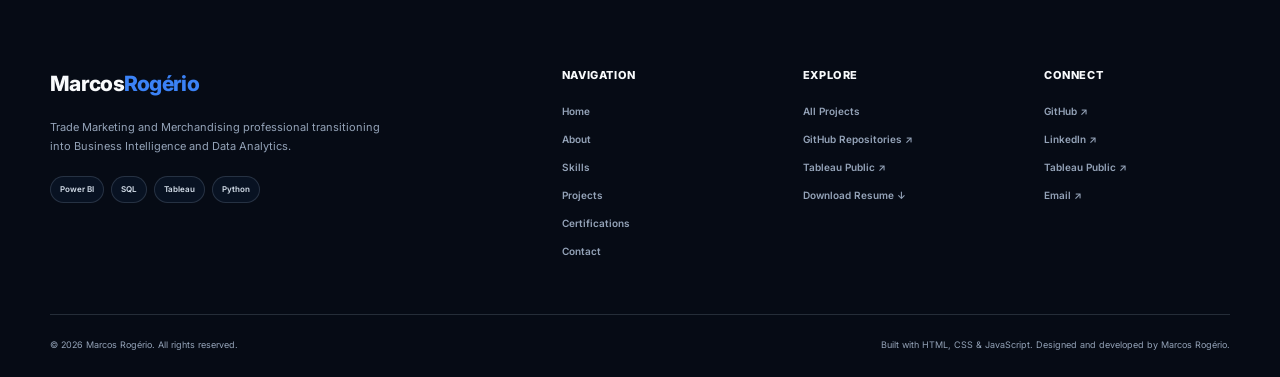
==== commit e185b314: "Release Portfolio Website v2.0 with multilingual support" ====
--- a/index.html
+++ b/index.html
@@ -51,27 +51,109 @@
     <header class="header" id="header">
       <div class="container navbar">
         <!-- Logo -->
-        <a href="#home" class="logo" aria-label="Go to home">
-  Marcos<strong>Rogério</strong>
-</a>
+        <a
+          href="#home"
+          class="logo"
+          aria-label="Go to home"
+          data-i18n-aria-label="accessibility.logoLabel"
+        >
+          Marcos<strong>Rogério</strong>
+        </a>
 
         <!-- Navigation -->
         <nav class="navigation" id="navigation">
-          <a href="#home" class="nav-link active"> Home </a>
-
-          <a href="#about" class="nav-link"> About </a>
-
-          <a href="#skills" class="nav-link"> Skills </a>
-
-          <a href="#projects" class="nav-link"> Projects </a>
-
-          <a href="#certifications" class="nav-link"> Certifications </a>
-
-          <a href="#contact" class="nav-link"> Contact </a>
+          <a href="#home" class="nav-link active" data-i18n="navigation.home">
+            Home
+          </a>
+
+          <a href="#about" class="nav-link" data-i18n="navigation.about">
+            About
+          </a>
+
+          <a href="#skills" class="nav-link" data-i18n="navigation.skills">
+            Skills
+          </a>
+
+          <a href="#projects" class="nav-link" data-i18n="navigation.projects">
+            Projects
+          </a>
+
+          <a
+            href="#certifications"
+            class="nav-link"
+            data-i18n="navigation.certifications"
+          >
+            Certifications
+          </a>
+
+          <a href="#contact" class="nav-link" data-i18n="navigation.contact">
+            Contact
+          </a>
         </nav>
 
+        <!-- Language Selector -->
+        <div class="language-dropdown" id="languageDropdown">
+          <button
+            class="language-dropdown-toggle"
+            id="languageDropdownToggle"
+            type="button"
+            aria-label="Select language"
+            data-i18n-aria-label="languageSelector.label"
+            aria-expanded="false"
+            aria-controls="languageDropdownMenu"
+          >
+            <span class="language-globe" aria-hidden="true">🌐</span>
+
+            <span data-current-language>EN</span>
+
+            <span class="language-arrow" aria-hidden="true">▾</span>
+          </button>
+
+          <div
+            class="language-dropdown-menu"
+            id="languageDropdownMenu"
+            role="menu"
+            aria-hidden="true"
+          >
+            <button
+              class="language-option"
+              type="button"
+              role="menuitem"
+              data-language="en"
+              aria-pressed="false"
+            >
+              <span class="language-code">EN</span>
+              <span data-i18n="languageSelector.english">English</span>
+            </button>
+
+            <button
+              class="language-option"
+              type="button"
+              role="menuitem"
+              data-language="pt-BR"
+              aria-pressed="false"
+            >
+              <span class="language-code">PT</span>
+              <span data-i18n="languageSelector.portuguese">Português</span>
+            </button>
+
+            <button
+              class="language-option"
+              type="button"
+              role="menuitem"
+              data-language="zh-CN"
+              aria-pressed="false"
+            >
+              <span class="language-code">中文</span>
+              <span data-i18n="languageSelector.chinese">中文</span>
+            </button>
+          </div>
+        </div>
+
         <!-- Contact Button -->
-        <a href="#contact" class="header-button"> Let’s Connect </a>
+        <a href="#contact" class="header-button" data-i18n="navigation.connect">
+          Let’s Connect
+        </a>
 
         <!-- Mobile Menu Button -->
         <button
@@ -79,6 +161,7 @@
           id="menuButton"
           type="button"
           aria-label="Open navigation menu"
+          data-i18n-aria-label="accessibility.openMenu"
           aria-expanded="false"
         >
           <span></span>
@@ -103,15 +186,17 @@
           <div class="hero-content">
             <div class="hero-label">
               <span class="hero-label-icon">▣</span>
-              Data Analytics Portfolio
+
+              <span data-i18n="hero.label"> Data Analytics Portfolio </span>
             </div>
 
             <h1 class="hero-title">
               Marcos Rogério
-              <span>Data Analytics</span>
+
+              <span data-i18n="hero.specialty"> Data Analytics </span>
             </h1>
 
-            <p class="hero-description">
+            <p class="hero-description" data-i18n="hero.description">
               Trade Marketing &amp; Merchandising Professional transitioning
               into Business Intelligence and Data Analytics. Passionate about
               transforming business experience into strategic insights through
@@ -119,107 +204,85 @@
             </p>
 
             <div class="hero-buttons">
-
-  <a
-    href="projects.html"
-    class="button button-primary explore-projects-button"
-  >
-    Explore My Portfolio
-    <span>→</span>
-  </a>
-
-  <a
-    href="#contact"
-    class="button button-secondary"
-  >
-    Let's Connect
-    <span>→</span>
-  </a>
-
-</div>
-          <!-- Hero Visual -->
-          <div class="hero-visual">
-            <!-- Statistics -->
-            <div class="hero-statistics">
-
-  <article class="stat-card">
-    <strong
-      class="counter"
-      data-target="14"
-      data-suffix=""
-    >
-      0
-    </strong>
-
-    <span>
-      Projects
-    </span>
-  </article>
-
-
-  <article class="stat-card">
-    <strong
-      class="counter"
-      data-target="3"
-      data-suffix=""
-    >
-      0
-    </strong>
-
-    <span>
-      Certifications
-    </span>
-  </article>
-
-
-  <article class="stat-card">
-    <strong
-      class="counter"
-      data-target="5"
-      data-suffix="+"
-    >
-      0
-    </strong>
-
-    <span>
-      Technologies
-    </span>
-  </article>
-
-
-  <article class="stat-card">
-    <strong
-      class="counter"
-      data-target="100"
-      data-suffix="%"
-    >
-      0
-    </strong>
-
-    <span>
-      Passion for Data
-    </span>
-  </article>
-
-</div>
-          <!-- Profile Image -->
-            <div class="profile-wrapper">
-              <span class="technology-badge badge-power-bi"> Power BI </span>
-
-              <span class="technology-badge badge-sql"> SQL </span>
-
-              <span class="technology-badge badge-python"> Python </span>
-
-              <span class="technology-badge badge-tableau"> Tableau </span>
-
-                
-              <div class="profile-card">
-                <div class="profile-image-border">
-                  <img
-                    src="assets/images/profile.png"
-                    alt="Marcos Rogério"
-                    class="profile-image"
-                  />
+              <a
+                href="projects.html"
+                class="button button-primary explore-projects-button"
+              >
+                <span data-i18n="hero.projectsButton">
+                  Explore My Portfolio
+                </span>
+
+                <span aria-hidden="true">→</span>
+              </a>
+
+              <a href="#contact" class="button button-secondary">
+                <span data-i18n="hero.contactButton"> Let’s Connect </span>
+
+                <span aria-hidden="true">→</span>
+              </a>
+            </div>
+
+            <!-- Hero Visual -->
+            <div class="hero-visual">
+              <!-- Statistics -->
+              <div class="hero-statistics">
+                <article class="stat-card">
+                  <strong class="counter" data-target="14" data-suffix="">
+                    0
+                  </strong>
+
+                  <span data-i18n="hero.statistics.projects"> Projects </span>
+                </article>
+
+                <article class="stat-card">
+                  <strong class="counter" data-target="3" data-suffix="">
+                    0
+                  </strong>
+
+                  <span data-i18n="hero.statistics.certifications">
+                    Certifications
+                  </span>
+                </article>
+
+                <article class="stat-card">
+                  <strong class="counter" data-target="5" data-suffix="+">
+                    0
+                  </strong>
+
+                  <span data-i18n="hero.statistics.technologies">
+                    Technologies
+                  </span>
+                </article>
+
+                <article class="stat-card">
+                  <strong class="counter" data-target="100" data-suffix="%">
+                    0
+                  </strong>
+
+                  <span data-i18n="hero.statistics.passion">
+                    Passion for Data
+                  </span>
+                </article>
+              </div>
+
+              <!-- Profile Image -->
+              <div class="profile-wrapper">
+                <span class="technology-badge badge-power-bi"> Power BI </span>
+
+                <span class="technology-badge badge-sql"> SQL </span>
+
+                <span class="technology-badge badge-python"> Python </span>
+
+                <span class="technology-badge badge-tableau"> Tableau </span>
+
+                <div class="profile-card">
+                  <div class="profile-image-border">
+                    <img
+                      src="assets/images/profile.png"
+                      alt="Marcos Rogério"
+                      class="profile-image"
+                    />
+                  </div>
                 </div>
               </div>
             </div>
@@ -245,14 +308,21 @@
         <div class="container">
           <!-- Section Heading -->
           <div class="section-heading">
-            <span class="section-label"> About Me </span>
+            <span class="section-label" data-i18n="about.label">
+              About Me
+            </span>
 
             <h2 class="section-title">
-              Transforming Business Experience
-              <span>into Data-Driven Decisions</span>
+              <span data-i18n="about.title">
+                Transforming Business Experience
+              </span>
+
+              <span data-i18n="about.titleHighlight">
+                into Data-Driven Decisions
+              </span>
             </h2>
 
-            <p class="section-description">
+            <p class="section-description" data-i18n="about.description">
               Combining extensive Trade Marketing experience with Business
               Intelligence, data analysis and strategic decision-making.
             </p>
@@ -274,7 +344,9 @@
                 <div class="about-experience-card">
                   <strong>20+</strong>
 
-                  <span> Years of Trade Marketing experience </span>
+                  <span data-i18n="about.experience">
+                    Years of Trade Marketing experience
+                  </span>
                 </div>
               </div>
             </div>
@@ -282,20 +354,20 @@
             <!-- About Text -->
             <div class="about-content">
               <div class="about-text">
-                <p>
+                <p data-i18n="about.paragraphOne">
                   I am a Trade Marketing and Merchandising professional with
                   extensive experience leading commercial initiatives, retail
                   execution, field teams and strategic planning.
                 </p>
 
-                <p>
+                <p data-i18n="about.paragraphTwo">
                   Throughout my career, I have worked with sales analysis, KPIs,
                   market intelligence, campaign performance and business
                   operations. This experience naturally led me to specialize in
                   Business Intelligence and Data Analytics.
                 </p>
 
-                <p>
+                <p data-i18n="about.paragraphThree">
                   Today, I develop analytical projects using Power BI, SQL,
                   Tableau, Python and Excel, transforming data into actionable
                   insights that support better business decisions.
@@ -305,33 +377,35 @@
               <!-- About Highlights -->
               <div class="about-highlights">
                 <article class="about-highlight-card">
-                  <div class="about-highlight-icon">◈</div>
-
-                  <h3>Business</h3>
-
-                  <p>
+                  <div class="about-highlight-icon" aria-hidden="true">◈</div>
+
+                  <h3 data-i18n="about.highlights.business.title">Business</h3>
+
+                  <p data-i18n="about.highlights.business.description">
                     Strong background in Trade Marketing, Sales, Merchandising
                     and retail execution.
                   </p>
                 </article>
 
                 <article class="about-highlight-card">
-                  <div class="about-highlight-icon">◉</div>
-
-                  <h3>Analytics</h3>
-
-                  <p>
+                  <div class="about-highlight-icon" aria-hidden="true">◉</div>
+
+                  <h3 data-i18n="about.highlights.analytics.title">
+                    Analytics
+                  </h3>
+
+                  <p data-i18n="about.highlights.analytics.description">
                     Passionate about dashboards, KPIs, data visualization and
                     Business Intelligence.
                   </p>
                 </article>
 
                 <article class="about-highlight-card">
-                  <div class="about-highlight-icon">◆</div>
-
-                  <h3>Goal</h3>
-
-                  <p>
+                  <div class="about-highlight-icon" aria-hidden="true">◆</div>
+
+                  <h3 data-i18n="about.highlights.goal.title">Goal</h3>
+
+                  <p data-i18n="about.highlights.goal.description">
                     Building analytical solutions that connect business strategy
                     with reliable data.
                   </p>
@@ -340,8 +414,9 @@
 
               <!-- About Button -->
               <a href="#projects" class="button button-secondary about-button">
-                Explore My Projects
-                <span>↓</span>
+                <span data-i18n="about.button"> Explore My Projects </span>
+
+                <span aria-hidden="true">↓</span>
               </a>
             </div>
           </div>
@@ -356,11 +431,13 @@
         <div class="container">
           <!-- Section Heading -->
           <div class="section-heading">
-            <span class="section-label"> Skills </span>
-
-            <h2 class="section-title">Technologies &amp; Tools</h2>
-
-            <p class="section-description">
+            <span class="section-label" data-i18n="skills.label"> Skills </span>
+
+            <h2 class="section-title" data-i18n="skills.title">
+              Technologies &amp; Tools
+            </h2>
+
+            <p class="section-description" data-i18n="skills.description">
               Tools and technologies used to transform raw data into clear,
               practical and actionable business insights.
             </p>
@@ -371,14 +448,18 @@
             <!-- Power BI -->
             <article class="skill-card skill-card-powerbi">
               <div class="skill-card-top">
-                <div class="skill-icon skill-icon-powerbi">📊</div>
-
-                <span class="skill-level"> Advanced </span>
+                <div class="skill-icon skill-icon-powerbi" aria-hidden="true">
+                  📊
+                </div>
+
+                <span class="skill-level" data-i18n="skills.levels.advanced">
+                  Advanced
+                </span>
               </div>
 
               <h3>Power BI</h3>
 
-              <p>
+              <p data-i18n="skills.powerbi.description">
                 Interactive dashboards, data modeling, Power Query, DAX,
                 business intelligence and KPI analysis.
               </p>
@@ -386,28 +467,40 @@
               <div class="skill-tags">
                 <span>DAX</span>
                 <span>Power Query</span>
-                <span>Data Modeling</span>
+
+                <span data-i18n="skills.tags.dataModeling">
+                  Data Modeling
+                </span>
               </div>
             </article>
 
             <!-- SQL -->
             <article class="skill-card skill-card-sql">
               <div class="skill-card-top">
-                <div class="skill-icon skill-icon-sql">▤</div>
-
-                <span class="skill-level"> Intermediate </span>
+                <div class="skill-icon skill-icon-sql" aria-hidden="true">
+                  ▤
+                </div>
+
+                <span
+                  class="skill-level"
+                  data-i18n="skills.levels.intermediate"
+                >
+                  Intermediate
+                </span>
               </div>
 
               <h3>SQL</h3>
 
-              <p>
+              <p data-i18n="skills.sql.description">
                 Data extraction, joins, aggregations, filtering, business
                 queries and relational database analysis.
               </p>
 
               <div class="skill-tags">
                 <span>SQLite</span>
-                <span>Queries</span>
+
+                <span data-i18n="skills.tags.queries"> Queries </span>
+
                 <span>Joins</span>
               </div>
             </article>
@@ -415,21 +508,27 @@
             <!-- Python -->
             <article class="skill-card skill-card-python">
               <div class="skill-card-top">
-                <div class="skill-icon skill-icon-python">◌</div>
-
-                <span class="skill-level"> Learning </span>
+                <div class="skill-icon skill-icon-python" aria-hidden="true">
+                  ◌
+                </div>
+
+                <span class="skill-level" data-i18n="skills.levels.learning">
+                  Learning
+                </span>
               </div>
 
               <h3>Python</h3>
 
-              <p>
+              <p data-i18n="skills.python.description">
                 Data analysis, automation, data cleaning and development of
                 analytical workflows.
               </p>
 
               <div class="skill-tags">
                 <span>Pandas</span>
-                <span>Automation</span>
+
+                <span data-i18n="skills.tags.automation"> Automation </span>
+
                 <span>Analytics</span>
               </div>
             </article>
@@ -437,21 +536,32 @@
             <!-- Tableau -->
             <article class="skill-card skill-card-tableau">
               <div class="skill-card-top">
-                <div class="skill-icon skill-icon-tableau">📈</div>
-
-                <span class="skill-level"> Intermediate </span>
+                <div class="skill-icon skill-icon-tableau" aria-hidden="true">
+                  📈
+                </div>
+
+                <span
+                  class="skill-level"
+                  data-i18n="skills.levels.intermediate"
+                >
+                  Intermediate
+                </span>
               </div>
 
               <h3>Tableau</h3>
 
-              <p>
+              <p data-i18n="skills.tableau.description">
                 Interactive visualizations, dashboards, filters, calculations
                 and storytelling with data.
               </p>
 
               <div class="skill-tags">
                 <span>Dashboards</span>
-                <span>Visualization</span>
+
+                <span data-i18n="skills.tags.visualization">
+                  Visualization
+                </span>
+
                 <span>Storytelling</span>
               </div>
             </article>
@@ -459,21 +569,27 @@
             <!-- Excel -->
             <article class="skill-card skill-card-excel">
               <div class="skill-card-top">
-                <div class="skill-icon skill-icon-excel">▦</div>
-
-                <span class="skill-level"> Advanced </span>
+                <div class="skill-icon skill-icon-excel" aria-hidden="true">
+                  ▦
+                </div>
+
+                <span class="skill-level" data-i18n="skills.levels.advanced">
+                  Advanced
+                </span>
               </div>
 
               <h3>Excel</h3>
 
-              <p>
+              <p data-i18n="skills.excel.description">
                 Pivot Tables, formulas, Power Query, data preparation, business
                 reports and analytical dashboards.
               </p>
 
               <div class="skill-tags">
-                <span>Pivot Tables</span>
-                <span>Formulas</span>
+                <span data-i18n="skills.tags.pivotTables"> Pivot Tables </span>
+
+                <span data-i18n="skills.tags.formulas"> Formulas </span>
+
                 <span>Power Query</span>
               </div>
             </article>
@@ -481,14 +597,21 @@
             <!-- Git and GitHub -->
             <article class="skill-card skill-card-git">
               <div class="skill-card-top">
-                <div class="skill-icon skill-icon-git">⌘</div>
-
-                <span class="skill-level"> Intermediate </span>
+                <div class="skill-icon skill-icon-git" aria-hidden="true">
+                  ⌘
+                </div>
+
+                <span
+                  class="skill-level"
+                  data-i18n="skills.levels.intermediate"
+                >
+                  Intermediate
+                </span>
               </div>
 
               <h3>Git &amp; GitHub</h3>
 
-              <p>
+              <p data-i18n="skills.git.description">
                 Version control, repository organization, project documentation,
                 GitHub Pages and portfolio management.
               </p>
@@ -507,595 +630,477 @@
      PROJECTS
 ===================================================== -->
 
-<section class="projects section" id="projects">
-
-  <div class="container">
-
-    <div class="section-heading">
-
-      <span class="section-label">
-        Portfolio
-      </span>
-
-      <h2 class="section-title">
-        Featured Projects
-      </h2>
-
-      <p class="section-description">
-        Selected Business Intelligence and Data Analytics projects
-        developed using Power BI, Tableau, SQL and Excel.
-      </p>
-
-    </div>
-
-
-    <div
-      class="projects-grid"
-      id="projectsGrid"
-    ></div>
-
-
-    <div class="projects-button">
-
-      <a
-        href="projects.html"
-        class="button button-primary"
-      >
-         Explore My Portfolio
-  <span>→</span>
-</a>
-
-    </div>
-
-  </div>
-
-</section>
+      <section class="projects section" id="projects">
+        <div class="container">
+          <div class="section-heading">
+            <span class="section-label" data-i18n="projects.label">
+              Portfolio
+            </span>
+
+            <h2 class="section-title" data-i18n="projects.title">
+              Featured Projects
+            </h2>
+
+            <p class="section-description" data-i18n="projects.description">
+              Selected Business Intelligence and Data Analytics projects
+              developed using Power BI, Tableau, SQL and Excel.
+            </p>
+          </div>
+
+          <div class="projects-grid" id="projectsGrid"></div>
+
+          <div class="projects-button">
+            <a href="projects.html" class="button button-primary">
+              <span data-i18n="projects.button"> Explore My Portfolio </span>
+
+              <span aria-hidden="true">→</span>
+            </a>
+          </div>
+        </div>
+      </section>
 
       <!-- ====================================================
      CERTIFICATIONS
 ===================================================== -->
 
-<section class="certifications section" id="certifications">
-
-  <div class="container">
-
-    <!-- Section Heading -->
-    <div class="section-heading">
-
-      <span class="section-label">
-        Certifications
-      </span>
-
-      <h2 class="section-title">
-        Continuous Learning and
-        <span>Professional Development</span>
-      </h2>
-
-      <p class="section-description">
-        Certifications and learning programs that support my professional
-        development in Data Analytics, Business Intelligence, Artificial
-        Intelligence and technology.
-      </p>
-
-    </div>
-
-
-    <!-- Certifications generated by JavaScript -->
-    <div
-      class="certifications-grid"
-      id="certificationsGrid"
-    ></div>
-
-
-    <!-- Technical Badges -->
-    <div class="badges-section">
-
-      <div class="badges-heading">
-
-        <span class="section-label">
-          Badges
-        </span>
-
-        <h3 class="badges-title">
-          Technical Badges
-        </h3>
-
-        <p class="badges-description">
-          Digital badges representing completed learning paths and
-          technical competencies.
-        </p>
-
-      </div>
-
-
-      <div
-        class="badges-grid"
-        id="badgesGrid"
-      ></div>
-
-    </div>
-
-  </div>
-
-</section>
+      <section class="certifications section" id="certifications">
+        <div class="container">
+          <!-- Section Heading -->
+          <div class="section-heading">
+            <span class="section-label" data-i18n="certifications.label">
+              Certifications
+            </span>
+
+            <h2 class="section-title">
+              <span data-i18n="certifications.title">
+                Continuous Learning and
+              </span>
+
+              <span data-i18n="certifications.titleHighlight">
+                Professional Development
+              </span>
+            </h2>
+
+            <p
+              class="section-description"
+              data-i18n="certifications.description"
+            >
+              Certifications and learning programs that support my professional
+              development in Data Analytics, Business Intelligence, Artificial
+              Intelligence and technology.
+            </p>
+          </div>
+
+          <!-- Certifications generated by JavaScript -->
+          <div class="certifications-grid" id="certificationsGrid"></div>
+
+          <!-- Technical Badges -->
+          <div class="badges-section">
+            <div class="badges-heading">
+              <span
+                class="section-label"
+                data-i18n="certifications.badges.label"
+              >
+                Badges
+              </span>
+
+              <h3 class="badges-title" data-i18n="certifications.badges.title">
+                Technical Badges
+              </h3>
+
+              <p
+                class="badges-description"
+                data-i18n="certifications.badges.description"
+              >
+                Digital badges representing completed learning paths and
+                technical competencies.
+              </p>
+            </div>
+
+            <div class="badges-grid" id="badgesGrid"></div>
+          </div>
+        </div>
+      </section>
+
       <!-- ====================================================
      CONTACT
 ===================================================== -->
 
-<section class="contact section" id="contact">
-
-  <div class="container">
-
-    <div class="contact-grid">
-
-      <!-- Contact Introduction -->
-      <div class="contact-content">
-
-        <span class="section-label">
-          Contact
-        </span>
-
-        <h2 class="contact-title">
-          Let’s connect and transform
-          <span>data into better decisions</span>
-        </h2>
-
-        <p class="contact-description">
-          I am open to professional opportunities, connections and
-          conversations involving Business Intelligence, Data Analytics,
-          Trade Marketing and data-driven projects.
-        </p>
-
-
-        <!-- Areas of Interest -->
-        <div class="contact-interests">
-
-          <span>Business Intelligence</span>
-          <span>Data Analytics</span>
-          <span>Power BI</span>
-          <span>SQL</span>
-          <span>Tableau</span>
-
+      <section class="contact section" id="contact">
+        <div class="container">
+          <div class="contact-grid">
+            <!-- Contact Introduction -->
+            <div class="contact-content">
+              <span class="section-label" data-i18n="contact.label">
+                Contact
+              </span>
+
+              <h2 class="contact-title">
+                <span data-i18n="contact.title">
+                  Let’s connect and transform
+                </span>
+
+                <span data-i18n="contact.titleHighlight">
+                  data into better decisions
+                </span>
+              </h2>
+
+              <p class="contact-description" data-i18n="contact.description">
+                I am open to professional opportunities, connections and
+                conversations involving Business Intelligence, Data Analytics,
+                Trade Marketing and data-driven projects.
+              </p>
+
+              <!-- Areas of Interest -->
+              <div class="contact-interests">
+                <span>Business Intelligence</span>
+                <span>Data Analytics</span>
+                <span>Power BI</span>
+                <span>SQL</span>
+                <span>Tableau</span>
+              </div>
+
+              <!-- Professional Information -->
+              <div class="contact-information">
+                <article class="contact-information-card">
+                  <div class="contact-information-icon" aria-hidden="true">
+                    ◉
+                  </div>
+
+                  <div>
+                    <span
+                      class="contact-information-label"
+                      data-i18n="contact.information.locationLabel"
+                    >
+                      Location
+                    </span>
+
+                    <strong data-i18n="contact.information.locationValue">
+                      São Paulo, Brazil
+                    </strong>
+                  </div>
+                </article>
+
+                <article class="contact-information-card">
+                  <div class="contact-information-icon" aria-hidden="true">
+                    ◈
+                  </div>
+
+                  <div>
+                    <span
+                      class="contact-information-label"
+                      data-i18n="contact.information.focusLabel"
+                    >
+                      Professional Focus
+                    </span>
+
+                    <strong data-i18n="contact.information.focusValue">
+                      Business Intelligence &amp; Data Analytics
+                    </strong>
+                  </div>
+                </article>
+
+                <article class="contact-information-card">
+                  <div class="contact-information-icon" aria-hidden="true">
+                    ◆
+                  </div>
+
+                  <div>
+                    <span
+                      class="contact-information-label"
+                      data-i18n="contact.information.availabilityLabel"
+                    >
+                      Availability
+                    </span>
+
+                    <strong data-i18n="contact.information.availabilityValue">
+                      Remote, Hybrid and On-site Opportunities
+                    </strong>
+                  </div>
+                </article>
+              </div>
+            </div>
+
+            <!-- Contact Card -->
+            <div class="contact-card">
+              <div class="contact-card-status">
+                <span class="contact-status-dot"></span>
+
+                <span data-i18n="contact.status">
+                  Available for new opportunities
+                </span>
+              </div>
+
+              <div class="contact-card-divider"></div>
+
+              <div class="contact-links">
+                <!-- Email -->
+                <a href="mailto:thebestofblack@gmail.com" class="contact-link">
+                  <span class="contact-link-icon" aria-hidden="true"> ✉ </span>
+
+                  <span class="contact-link-content">
+                    <small>Email</small>
+
+                    <strong data-i18n="contact.links.email">
+                      Send me a message
+                    </strong>
+                  </span>
+
+                  <span class="contact-link-arrow" aria-hidden="true"> → </span>
+                </a>
+
+                <!-- LinkedIn -->
+                <a
+                  href="https://www.linkedin.com/in/marcos-rog%C3%A9rio-017923302/"
+                  class="contact-link"
+                  target="_blank"
+                  rel="noopener noreferrer"
+                >
+                  <span class="contact-link-icon" aria-hidden="true"> in </span>
+
+                  <span class="contact-link-content">
+                    <small>LinkedIn</small>
+
+                    <strong data-i18n="contact.links.linkedin">
+                      Connect professionally
+                    </strong>
+                  </span>
+
+                  <span class="contact-link-arrow" aria-hidden="true"> ↗ </span>
+                </a>
+
+                <!-- GitHub -->
+                <a
+                  href="https://github.com/marcosrdevbr"
+                  class="contact-link"
+                  target="_blank"
+                  rel="noopener noreferrer"
+                >
+                  <span class="contact-link-icon" aria-hidden="true">
+                    &lt;/&gt;
+                  </span>
+
+                  <span class="contact-link-content">
+                    <small>GitHub</small>
+
+                    <strong data-i18n="contact.links.github">
+                      Explore my projects
+                    </strong>
+                  </span>
+
+                  <span class="contact-link-arrow" aria-hidden="true"> ↗ </span>
+                </a>
+
+                <!-- Tableau -->
+                <a
+                  href="https://public.tableau.com/app/profile/marcos.rogerio5761/vizzes"
+                  class="contact-link"
+                  target="_blank"
+                  rel="noopener noreferrer"
+                >
+                  <span class="contact-link-icon" aria-hidden="true"> ◫ </span>
+
+                  <span class="contact-link-content">
+                    <small>Tableau Public</small>
+
+                    <strong data-i18n="contact.links.tableau">
+                      View my dashboards
+                    </strong>
+                  </span>
+
+                  <span class="contact-link-arrow" aria-hidden="true"> ↗ </span>
+                </a>
+              </div>
+
+              <!-- Resume Button -->
+              <a
+                href="assets/documents/marcos-rogerio-resume.pdf"
+                class="contact-resume-button"
+                download
+              >
+                <span data-i18n="contact.resumeButton"> Download Resume </span>
+
+                <span aria-hidden="true">↓</span>
+              </a>
+            </div>
+          </div>
         </div>
-
-
-        <!-- Professional Information -->
-        <div class="contact-information">
-
-          <article class="contact-information-card">
-
-            <div class="contact-information-icon">
-              ◉
-            </div>
-
-            <div>
-
-              <span class="contact-information-label">
-                Location
-              </span>
-
-              <strong>
-                São Paulo, Brazil
-              </strong>
-
-            </div>
-
-          </article>
-
-
-          <article class="contact-information-card">
-
-            <div class="contact-information-icon">
-              ◈
-            </div>
-
-            <div>
-
-              <span class="contact-information-label">
-                Professional Focus
-              </span>
-
-              <strong>
-                Business Intelligence &amp; Data Analytics
-              </strong>
-
-            </div>
-
-          </article>
-
-
-          <article class="contact-information-card">
-
-            <div class="contact-information-icon">
-              ◆
-            </div>
-
-            <div>
-
-              <span class="contact-information-label">
-                Availability
-              </span>
-
-              <strong>
-                Remote, Hybrid and On-site Opportunities
-              </strong>
-
-            </div>
-
-          </article>
-
-        </div>
-
-      </div>
-
-
-      <!-- Contact Card -->
-      <div class="contact-card">
-
-        <div class="contact-card-status">
-
-          <span class="contact-status-dot"></span>
-
-          Available for new opportunities
-
-        </div>
-
-
-        <div class="contact-card-divider"></div>
-
-
-        <div class="contact-links">
-
-          <!-- Email -->
-          <a
-            href="mailto:thebestofblack@gmail.com"
-            class="contact-link"
-          >
-
-            <span class="contact-link-icon">
-              ✉
-            </span>
-
-            <span class="contact-link-content">
-
-              <small>
-                Email
-              </small>
-
-              <strong>
-                Send me a message
-              </strong>
-
-            </span>
-
-            <span class="contact-link-arrow">
-              →
-            </span>
-
-          </a>
-
-
-          <!-- LinkedIn -->
-          <a
-            href="https://www.linkedin.com/in/marcos-rog%C3%A9rio-017923302/"
-            class="contact-link"
-            target="_blank"
-            rel="noopener noreferrer"
-          >
-
-            <span class="contact-link-icon">
-              in
-            </span>
-
-            <span class="contact-link-content">
-
-              <small>
-                LinkedIn
-              </small>
-
-              <strong>
-                Connect professionally
-              </strong>
-
-            </span>
-
-            <span class="contact-link-arrow">
-              ↗
-            </span>
-
-          </a>
-
-
-          <!-- GitHub -->
-          <a
-            href="https://github.com/marcosrdevbr"
-            class="contact-link"
-            target="_blank"
-            rel="noopener noreferrer"
-          >
-
-            <span class="contact-link-icon">
-              &lt;/&gt;
-            </span>
-
-            <span class="contact-link-content">
-
-              <small>
-                GitHub
-              </small>
-
-              <strong>
-                Explore my projects
-              </strong>
-
-            </span>
-
-            <span class="contact-link-arrow">
-              ↗
-            </span>
-
-          </a>
-
-
-          <!-- Tableau -->
-          <a
-            href="https://public.tableau.com/app/profile/marcos.rogerio5761/vizzes"
-            class="contact-link"
-            target="_blank"
-            rel="noopener noreferrer"
-          >
-
-            <span class="contact-link-icon">
-              ◫
-            </span>
-
-            <span class="contact-link-content">
-
-              <small>
-                Tableau Public
-              </small>
-
-              <strong>
-                View my dashboards
-              </strong>
-
-            </span>
-
-            <span class="contact-link-arrow">
-              ↗
-            </span>
-
-          </a>
-
-        </div>
-
-
-        <!-- Resume Button -->
-        <a
-          href="assets/documents/marcos-rogerio-resume.pdf"
-          class="contact-resume-button"
-          download
-        >
-          Download Resume
-          <span>↓</span>
-        </a>
-
-      </div>
-
-    </div>
-
-  </div>
-
-</section>
+      </section>
     </main>
 
     <!-- ======================================================
      FOOTER
 ======================================================= -->
 
-<footer class="footer">
-
-  <div class="container">
-
-    <div class="footer-grid">
-
-      <!-- Footer Brand -->
-      <div class="footer-brand">
-
-        <a href="#home" class="footer-logo">
-          Marcos<span>Rogério</span>
-        </a>
-
-        <p>
-          Trade Marketing and Merchandising professional transitioning
-          into Business Intelligence and Data Analytics.
-        </p>
-
-        <div class="footer-technologies">
-
-          <span>Power BI</span>
-          <span>SQL</span>
-          <span>Tableau</span>
-          <span>Python</span>
-
+    <footer class="footer">
+      <div class="container">
+        <div class="footer-grid">
+          <!-- Footer Brand -->
+          <div class="footer-brand">
+            <a
+              href="#home"
+              class="footer-logo"
+              data-i18n-aria-label="accessibility.logoLabel"
+            >
+              Marcos<span>Rogério</span>
+            </a>
+
+            <p data-i18n="footer.description">
+              Trade Marketing and Merchandising professional transitioning into
+              Business Intelligence and Data Analytics.
+            </p>
+
+            <div class="footer-technologies">
+              <span>Power BI</span>
+              <span>SQL</span>
+              <span>Tableau</span>
+              <span>Python</span>
+            </div>
+          </div>
+
+          <!-- Navigation -->
+          <div class="footer-column">
+            <h3 data-i18n="footer.navigation.title">Navigation</h3>
+
+            <nav class="footer-navigation">
+              <a href="#home" data-i18n="navigation.home"> Home </a>
+
+              <a href="#about" data-i18n="navigation.about"> About </a>
+
+              <a href="#skills" data-i18n="navigation.skills"> Skills </a>
+
+              <a href="#projects" data-i18n="navigation.projects"> Projects </a>
+
+              <a href="#certifications" data-i18n="navigation.certifications">
+                Certifications
+              </a>
+
+              <a href="#contact" data-i18n="navigation.contact"> Contact </a>
+            </nav>
+          </div>
+
+          <!-- Explore -->
+          <div class="footer-column">
+            <h3 data-i18n="footer.explore.title">Explore</h3>
+
+            <nav class="footer-navigation">
+              <a href="projects.html" data-i18n="footer.explore.allProjects">
+                All Projects
+              </a>
+
+              <a
+                href="https://github.com/marcosrdevbr?tab=repositories"
+                target="_blank"
+                rel="noopener noreferrer"
+              >
+                <span data-i18n="footer.explore.githubRepositories">
+                  GitHub Repositories
+                </span>
+                ↗
+              </a>
+
+              <a
+                href="https://public.tableau.com/app/profile/marcos.rogerio5761/vizzes"
+                target="_blank"
+                rel="noopener noreferrer"
+              >
+                Tableau Public ↗
+              </a>
+
+              <a href="assets/documents/marcos-rogerio-resume.pdf" download>
+                <span data-i18n="footer.explore.downloadResume">
+                  Download Resume
+                </span>
+                ↓
+              </a>
+            </nav>
+          </div>
+
+          <!-- Connect -->
+          <div class="footer-column">
+            <h3 data-i18n="footer.connect.title">Connect</h3>
+
+            <nav class="footer-navigation">
+              <a
+                href="https://github.com/marcosrdevbr"
+                target="_blank"
+                rel="noopener noreferrer"
+              >
+                GitHub ↗
+              </a>
+
+              <a
+                href="https://www.linkedin.com/in/marcos-rog%C3%A9rio-017923302/"
+                target="_blank"
+                rel="noopener noreferrer"
+              >
+                LinkedIn ↗
+              </a>
+
+              <a
+                href="https://public.tableau.com/app/profile/marcos.rogerio5761/vizzes"
+                target="_blank"
+                rel="noopener noreferrer"
+              >
+                Tableau Public ↗
+              </a>
+
+              <a href="mailto:thebestofblack@gmail.com"> Email ↗ </a>
+            </nav>
+          </div>
         </div>
 
+        <!-- Footer Bottom -->
+        <div class="footer-bottom">
+          <p>
+            © <span id="currentYear">2026</span>
+            <span data-i18n="footer.copyright">
+              Marcos Rogério. All rights reserved.
+            </span>
+          </p>
+
+          <p data-i18n="footer.development">
+            Built with HTML, CSS &amp; JavaScript. Designed and developed by
+            Marcos Rogério.
+          </p>
+        </div>
       </div>
-
-
-      <!-- Navigation -->
-      <div class="footer-column">
-
-        <h3>
-          Navigation
-        </h3>
-
-        <nav class="footer-navigation">
-
-          <a href="#home">
-            Home
-          </a>
-
-          <a href="#about">
-            About
-          </a>
-
-          <a href="#skills">
-            Skills
-          </a>
-
-          <a href="#projects">
-            Projects
-          </a>
-
-          <a href="#certifications">
-            Certifications
-          </a>
-
-          <a href="#contact">
-            Contact
-          </a>
-
-        </nav>
-
-      </div>
-
-
-      <!-- Explore -->
-      <div class="footer-column">
-
-        <h3>
-          Explore
-        </h3>
-
-        <nav class="footer-navigation">
-
-          <a href="projects.html">
-            All Projects
-          </a>
-
-          <a
-            href="https://github.com/marcosrdevbr?tab=repositories"
-            target="_blank"
-            rel="noopener noreferrer"
-          >
-            GitHub Repositories ↗
-          </a>
-
-          <a
-            href="https://public.tableau.com/app/profile/marcos.rogerio5761/vizzes"
-            target="_blank"
-            rel="noopener noreferrer"
-          >
-            Tableau Public ↗
-          </a>
-
-          <a
-            href="assets/documents/marcos-rogerio-resume.pdf"
-            download
-          >
-            Download Resume ↓
-          </a>
-
-        </nav>
-
-      </div>
-
-
-      <!-- Connect -->
-<div class="footer-column">
-
-  <h3>
-    Connect
-  </h3>
-
-  <nav class="footer-navigation">
-
-    <a
-  href="https://github.com/marcosrdevbr"
-  target="_blank"
-  rel="noopener noreferrer"
->
-  GitHub ↗
-</a>
-
-          <a
-  href="https://www.linkedin.com/in/marcos-rog%C3%A9rio-017923302/"
-  target="_blank"
-  rel="noopener noreferrer"
->
-  LinkedIn ↗
-</a>
-
-          <a
-  href="https://public.tableau.com/app/profile/marcos.rogerio5761/vizzes"
-  target="_blank"
-  rel="noopener noreferrer"
->
-  Tableau Public ↗
-</a>
-
-          <a href="mailto:thebestofblack@gmail.com">
-            Email ↗
-          </a>
-
-        </nav>
-
-      </div>
-
-    </div>
-
-
-    <!-- Footer Bottom -->
-    <div class="footer-bottom">
-
-      <p>
-        © <span id="currentYear">2026</span>
-        Marcos Rogério. All rights reserved.
-      </p>
-
-      <p>
-        Built with HTML, CSS &amp; JavaScript.
-        Designed and developed by Marcos Rogério.
-      </p>
-
-    </div>
-
-  </div>
-
-</footer>
+    </footer>
 
     <!-- ======================================================
-       BACK TO TOP BUTTON
-  ======================================================= -->
+     BACK TO TOP BUTTON
+======================================================= -->
 
     <button
       class="back-to-top"
       id="backToTop"
       type="button"
       aria-label="Back to top"
+      data-i18n-aria-label="footer.backToTop"
       title="Back to top"
+      data-i18n-title="footer.backToTop"
     >
       ↑
     </button>
 
-    <!-- Certifications Data and Rendering -->
+    <!-- ==========================================================
+     TRANSLATION FILES
+========================================================== -->
+
+    <script src="assets/translations/en.js"></script>
+    <script src="assets/translations/pt-BR.js"></script>
+    <script src="assets/translations/zh-CN.js"></script>
+
+    <!-- ==========================================================
+     JAVASCRIPT FILES
+========================================================== -->
+
+    <script src="assets/js/projects.js"></script>
+
     <script src="assets/js/certifications.js"></script>
 
-    <!-- Main JavaScript -->
     <script src="assets/js/script.js"></script>
+
+    <script src="assets/js/language.js"></script>
   </body>
 </html>
-
-<!-- ======================================================
-     JAVASCRIPT FILES
-====================================================== -->
-
-<script src="assets/js/projects.js"></script>
-
-<script src="assets/js/certifications.js"></script>
-
-<script src="assets/js/script.js"></script>
-
-</body>
-</html>
--- a/assets/css/style.css
+++ b/assets/css/style.css
@@ -4232,3 +4232,206 @@
     padding: 21px;
   }
 }
+
+/* ==========================================================
+   LANGUAGE DROPDOWN
+========================================================== */
+
+.language-dropdown {
+  position: relative;
+  flex-shrink: 0;
+}
+
+.language-dropdown-toggle {
+  min-width: 86px;
+  height: 42px;
+
+  display: inline-flex;
+  align-items: center;
+  justify-content: center;
+
+  gap: 8px;
+
+  padding: 0 14px;
+
+  color: #e5e7eb;
+  background: rgba(15, 23, 42, 0.78);
+
+  border: 1px solid rgba(148, 163, 184, 0.22);
+  border-radius: 12px;
+
+  font: inherit;
+  font-size: 0.84rem;
+  font-weight: 700;
+
+  cursor: pointer;
+
+  backdrop-filter: blur(14px);
+  -webkit-backdrop-filter: blur(14px);
+
+  transition:
+    color 0.25s ease,
+    background 0.25s ease,
+    border-color 0.25s ease,
+    box-shadow 0.25s ease,
+    transform 0.25s ease;
+}
+
+.language-dropdown-toggle:hover {
+  color: #ffffff;
+
+  background: rgba(37, 99, 235, 0.15);
+  border-color: rgba(59, 130, 246, 0.55);
+
+  box-shadow: 0 8px 24px rgba(37, 99, 235, 0.16);
+
+  transform: translateY(-1px);
+}
+
+.language-dropdown-toggle:focus-visible {
+  outline: 2px solid #3b82f6;
+  outline-offset: 3px;
+}
+
+.language-globe {
+  font-size: 1rem;
+  line-height: 1;
+}
+
+.language-arrow {
+  font-size: 0.72rem;
+
+  transition: transform 0.25s ease;
+}
+
+.language-dropdown.open .language-arrow {
+  transform: rotate(180deg);
+}
+
+/* Dropdown menu */
+
+.language-dropdown-menu {
+  position: absolute;
+
+  top: calc(100% + 10px);
+  right: 0;
+
+  z-index: 1200;
+
+  width: 190px;
+
+  padding: 8px;
+
+  background: rgba(7, 13, 25, 0.97);
+
+  border: 1px solid rgba(148, 163, 184, 0.2);
+  border-radius: 14px;
+
+  box-shadow:
+    0 20px 50px rgba(0, 0, 0, 0.4),
+    0 0 30px rgba(37, 99, 235, 0.08);
+
+  backdrop-filter: blur(20px);
+  -webkit-backdrop-filter: blur(20px);
+
+  opacity: 0;
+  visibility: hidden;
+
+  transform: translateY(-8px) scale(0.98);
+
+  transform-origin: top right;
+
+  pointer-events: none;
+
+  transition:
+    opacity 0.2s ease,
+    visibility 0.2s ease,
+    transform 0.2s ease;
+}
+
+.language-dropdown.open .language-dropdown-menu {
+  opacity: 1;
+  visibility: visible;
+
+  transform: translateY(0) scale(1);
+
+  pointer-events: auto;
+}
+
+/* Language options */
+
+.language-option {
+  width: 100%;
+
+  display: flex;
+  align-items: center;
+
+  gap: 12px;
+
+  padding: 11px 12px;
+
+  color: #cbd5e1;
+  background: transparent;
+
+  border: 0;
+  border-radius: 9px;
+
+  font: inherit;
+  font-size: 0.88rem;
+  font-weight: 600;
+
+  text-align: left;
+
+  cursor: pointer;
+
+  transition:
+    color 0.2s ease,
+    background 0.2s ease,
+    transform 0.2s ease;
+}
+
+.language-option:hover {
+  color: #ffffff;
+  background: rgba(59, 130, 246, 0.13);
+
+  transform: translateX(2px);
+}
+
+.language-option.active {
+  color: #ffffff;
+  background: rgba(59, 130, 246, 0.2);
+}
+
+.language-option:focus-visible {
+  outline: 2px solid #3b82f6;
+  outline-offset: -2px;
+}
+
+.language-code {
+  min-width: 36px;
+
+  color: #60a5fa;
+
+  font-size: 0.75rem;
+  font-weight: 800;
+  letter-spacing: 0.04em;
+}
+
+/* Responsive adjustment */
+
+@media (max-width: 900px) {
+  .language-dropdown {
+    margin-left: auto;
+  }
+
+  .language-dropdown-toggle {
+    min-width: 78px;
+    height: 40px;
+
+    padding: 0 11px;
+  }
+
+  .language-dropdown-menu {
+    right: 0;
+  }
+}
